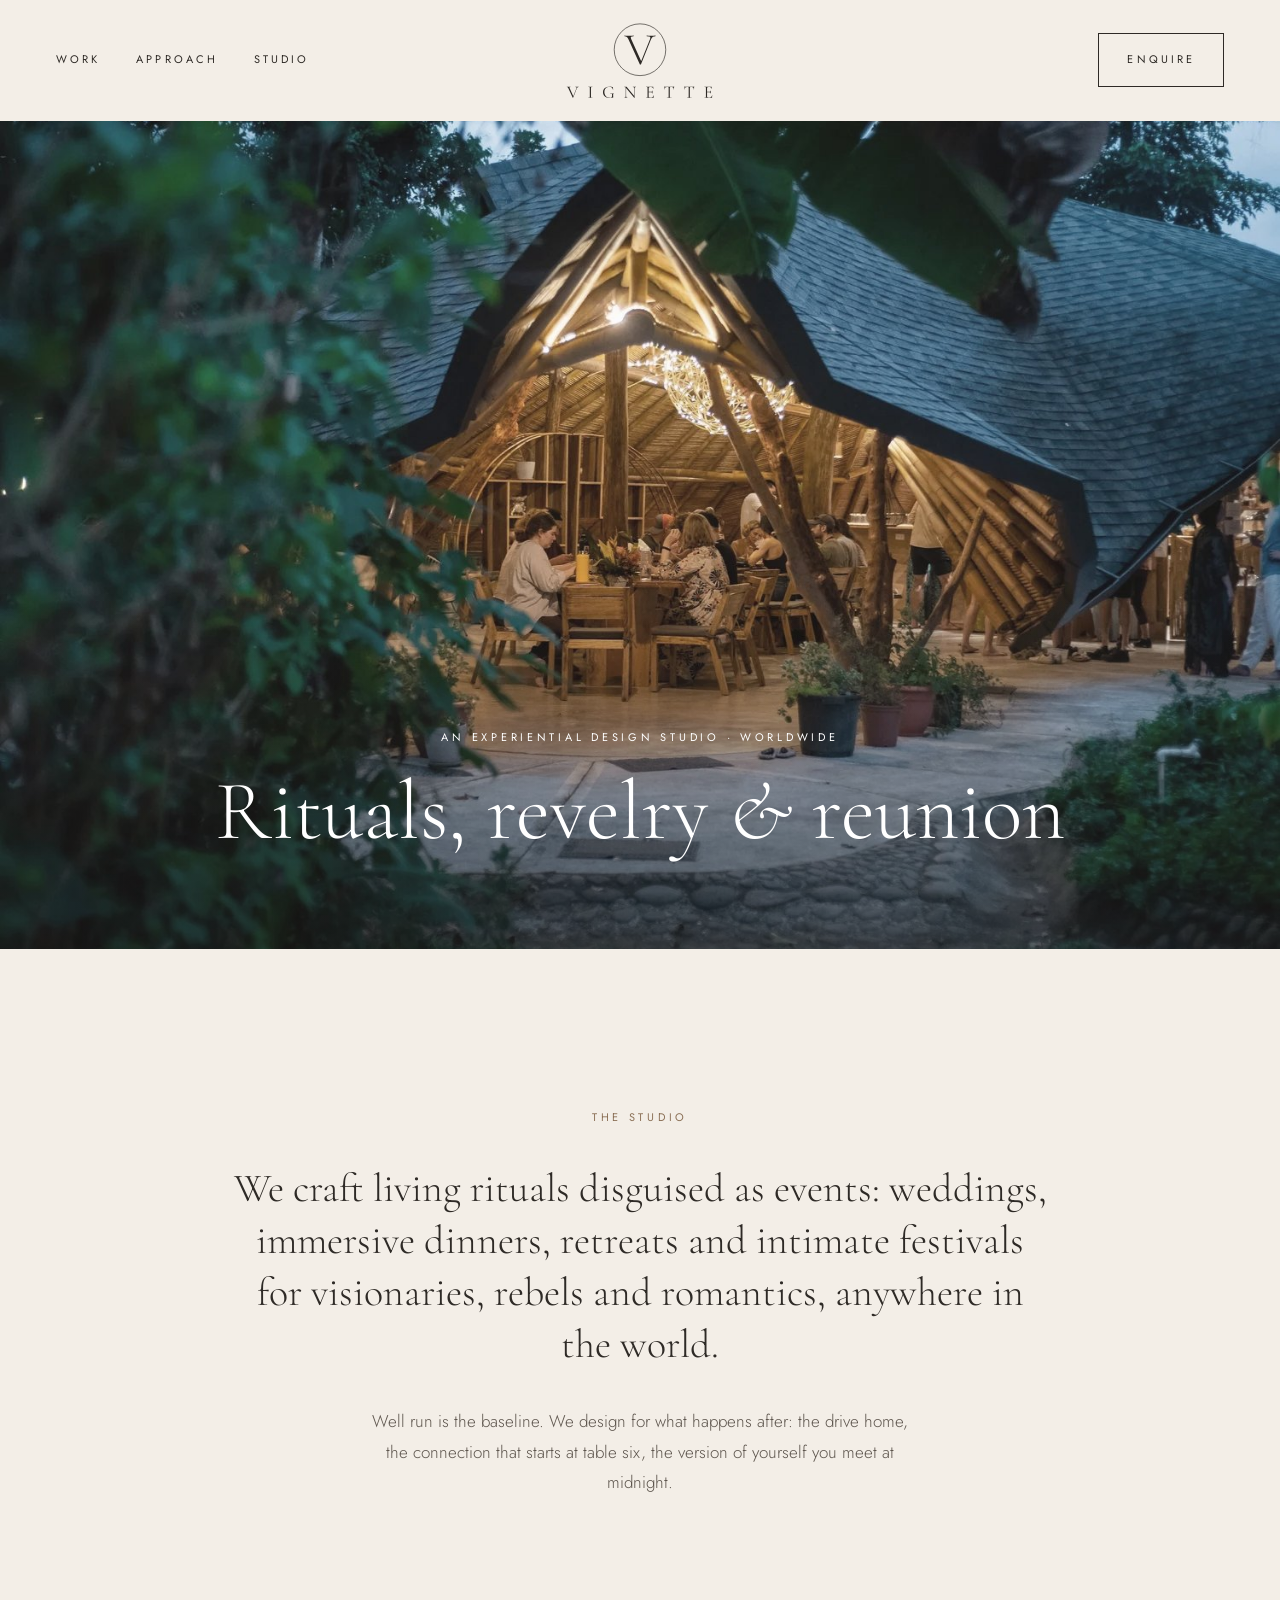
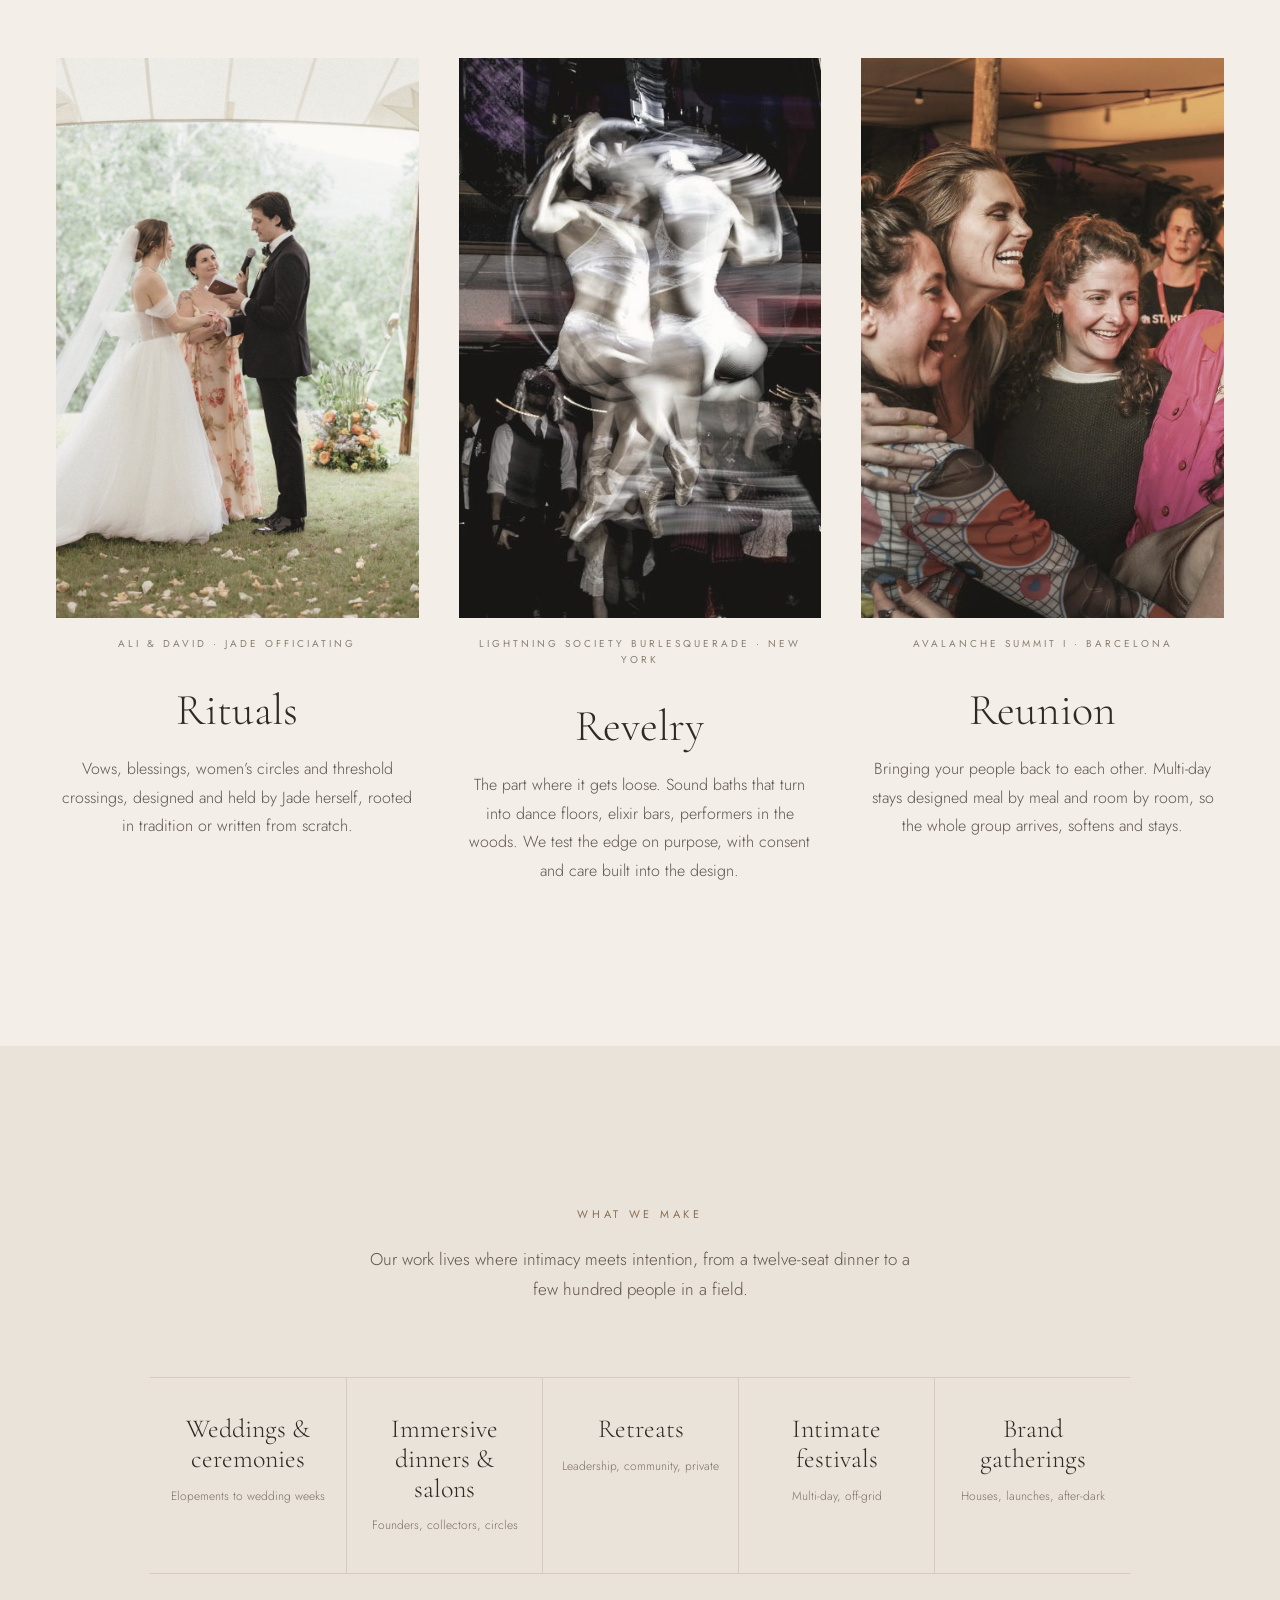
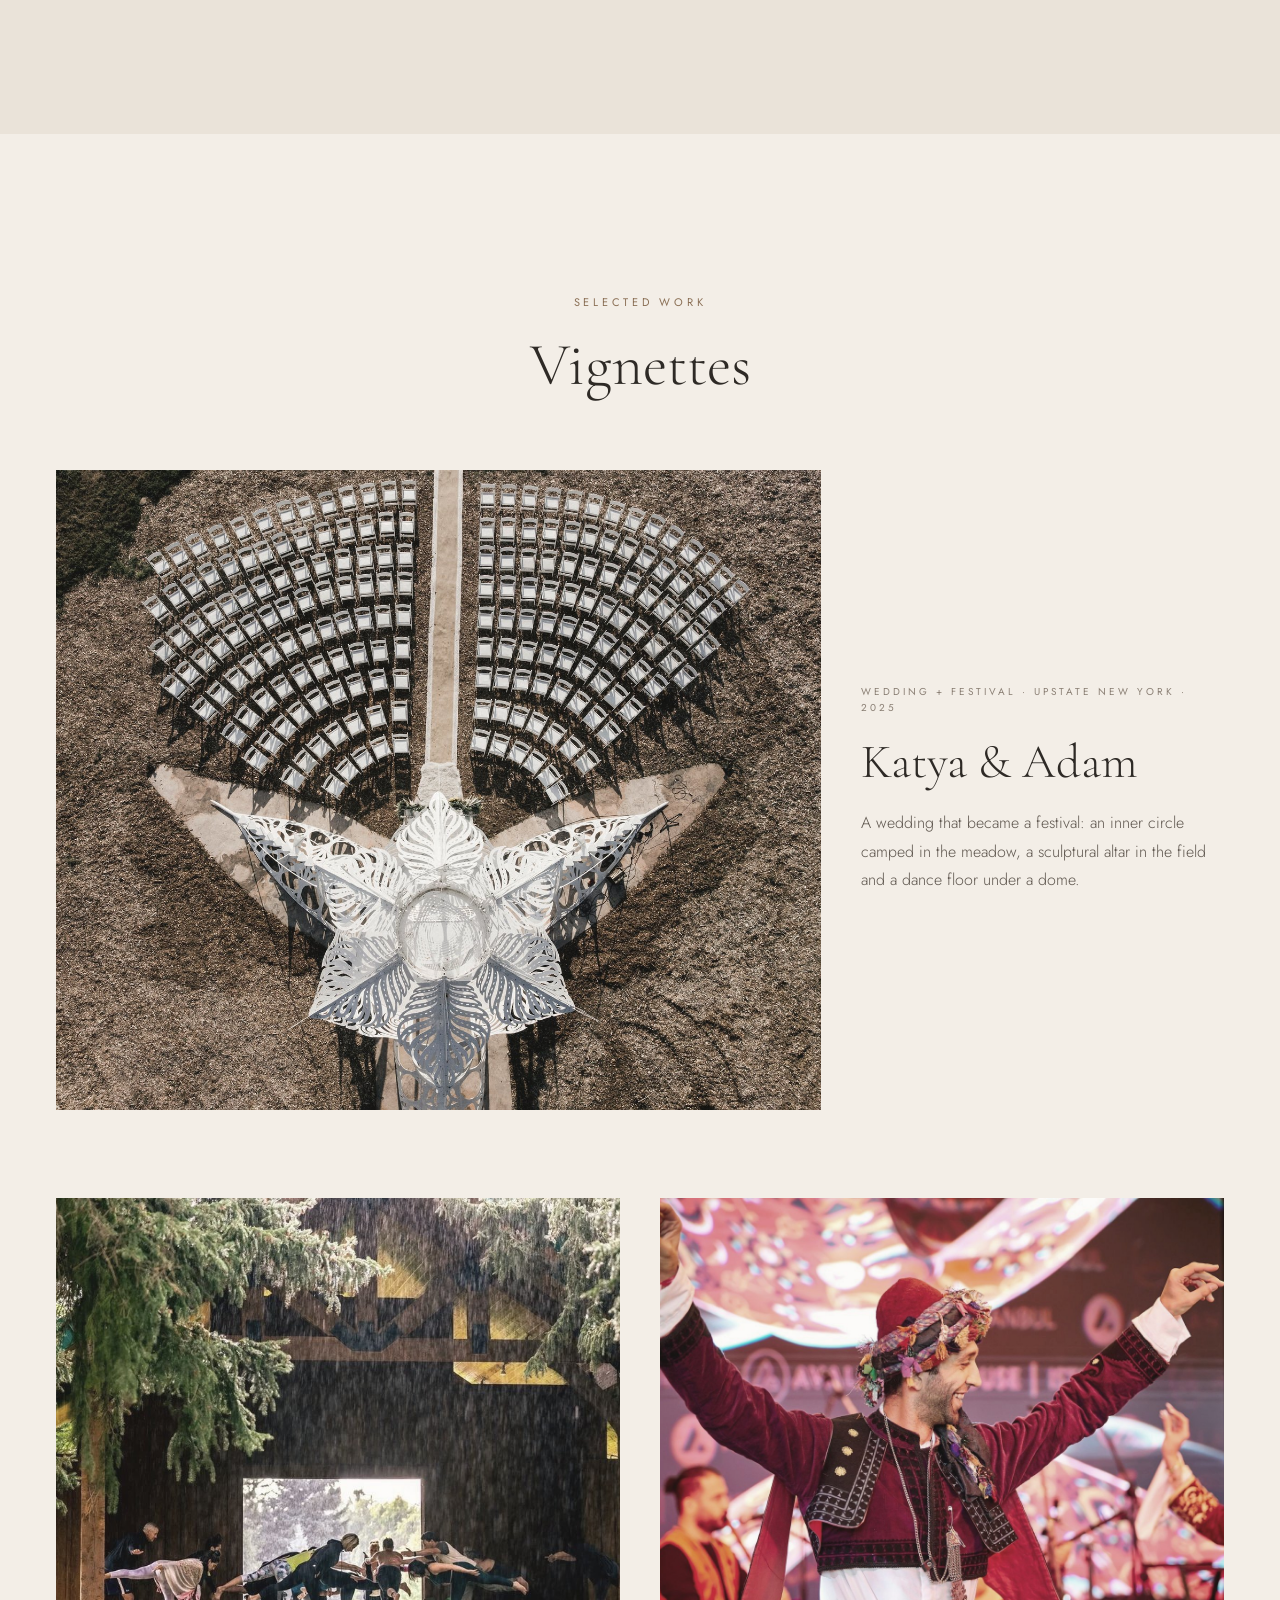
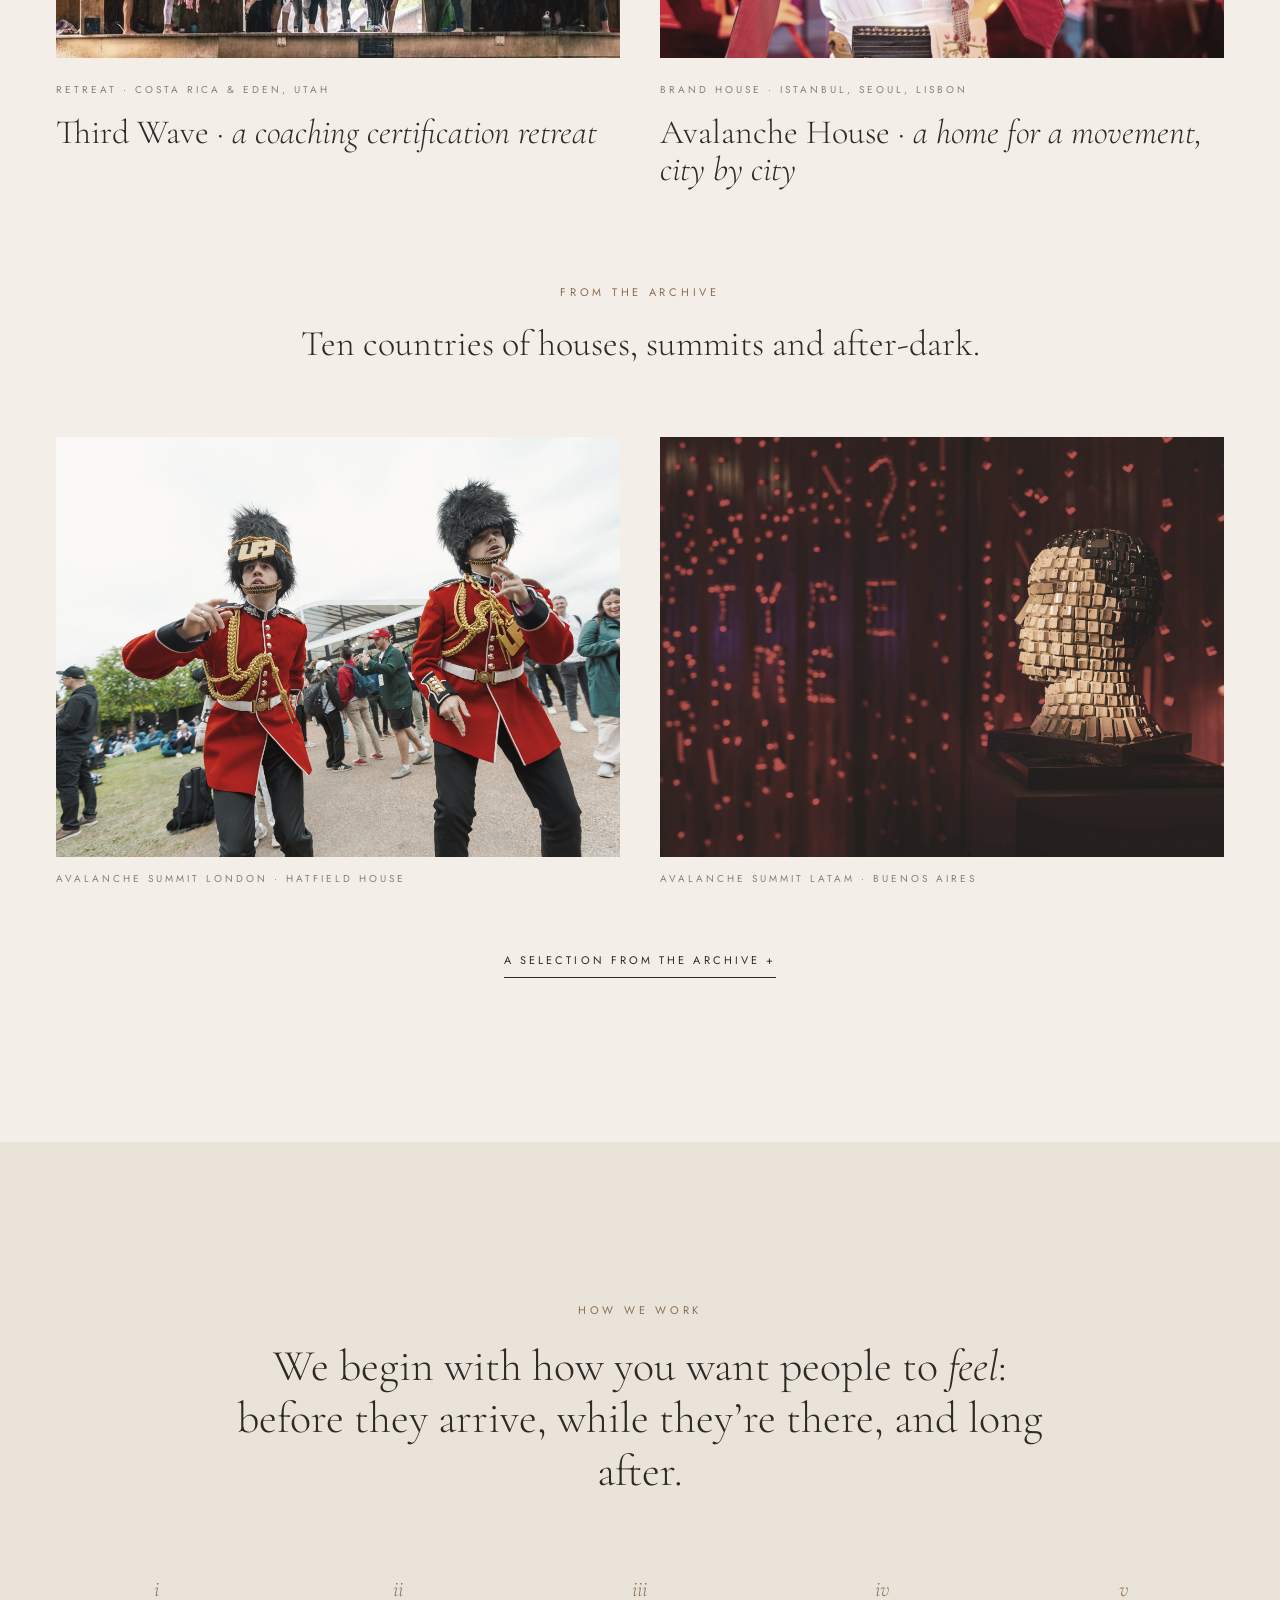
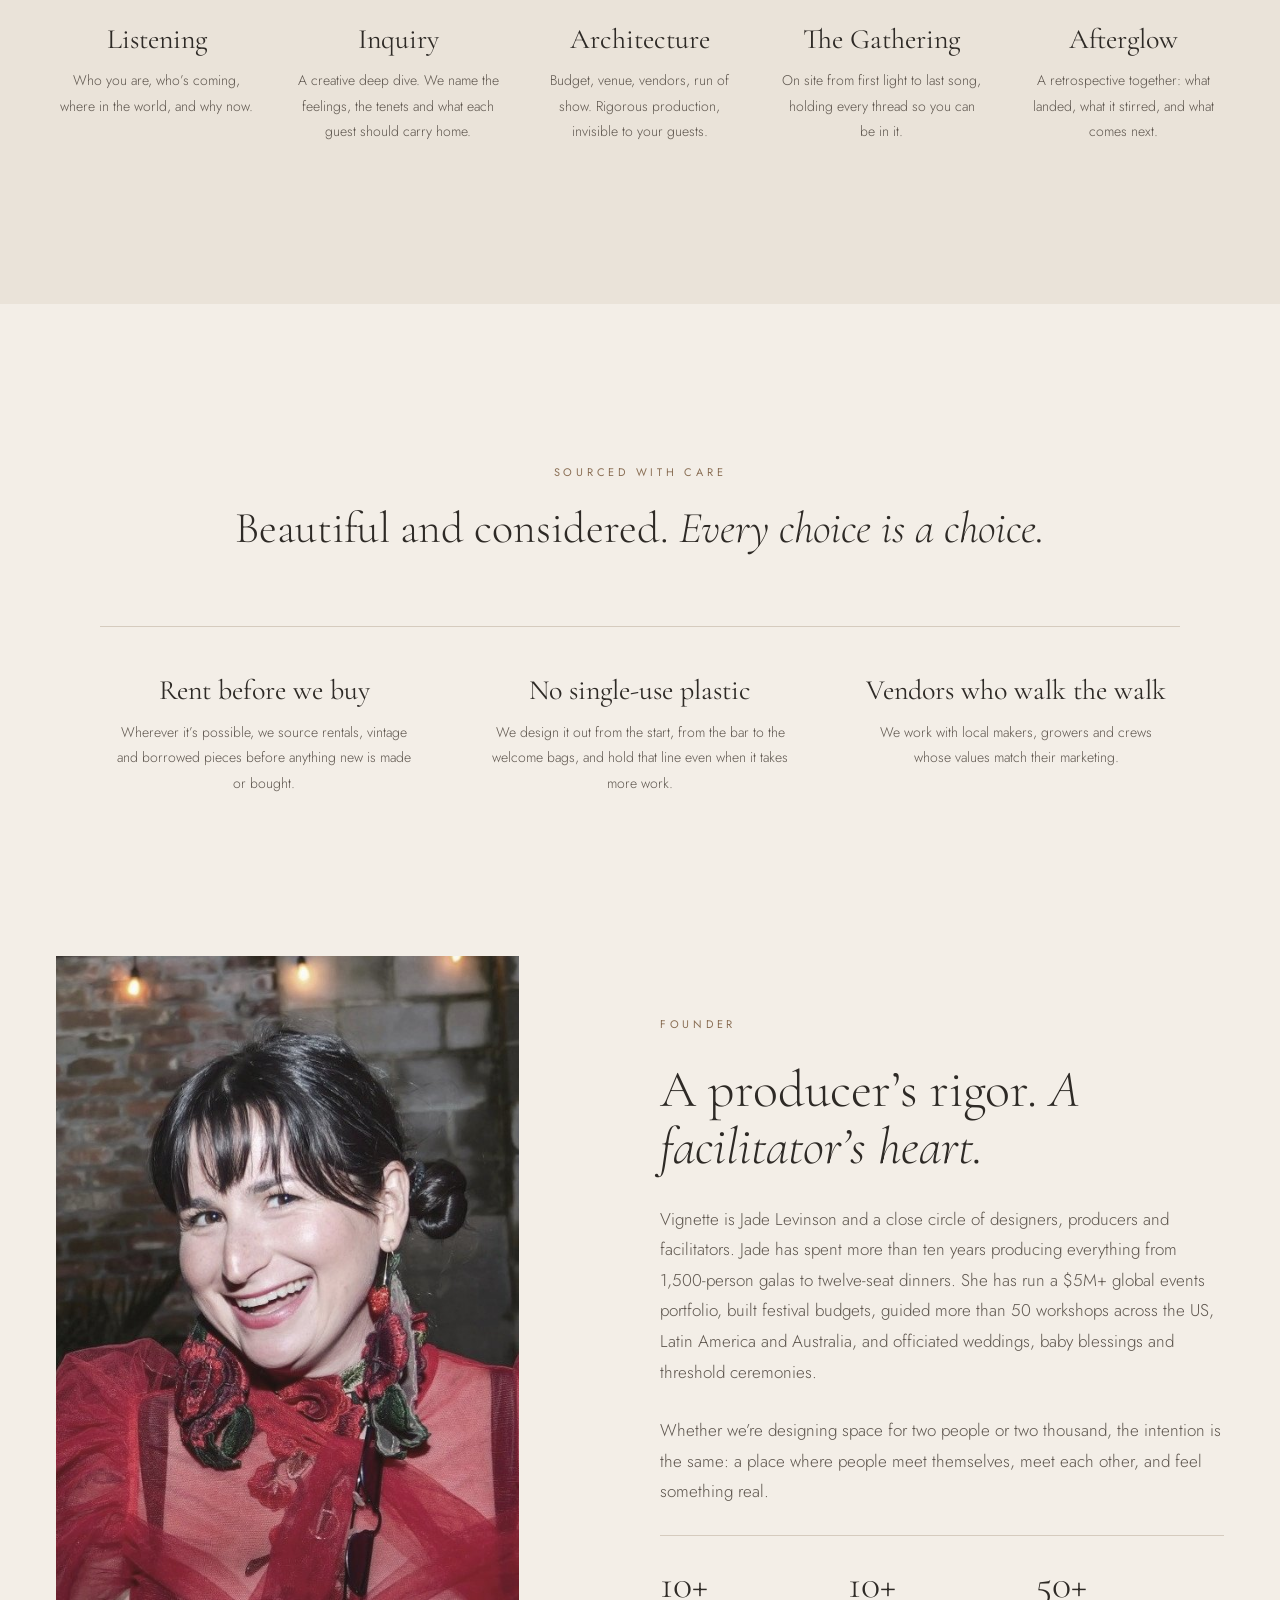
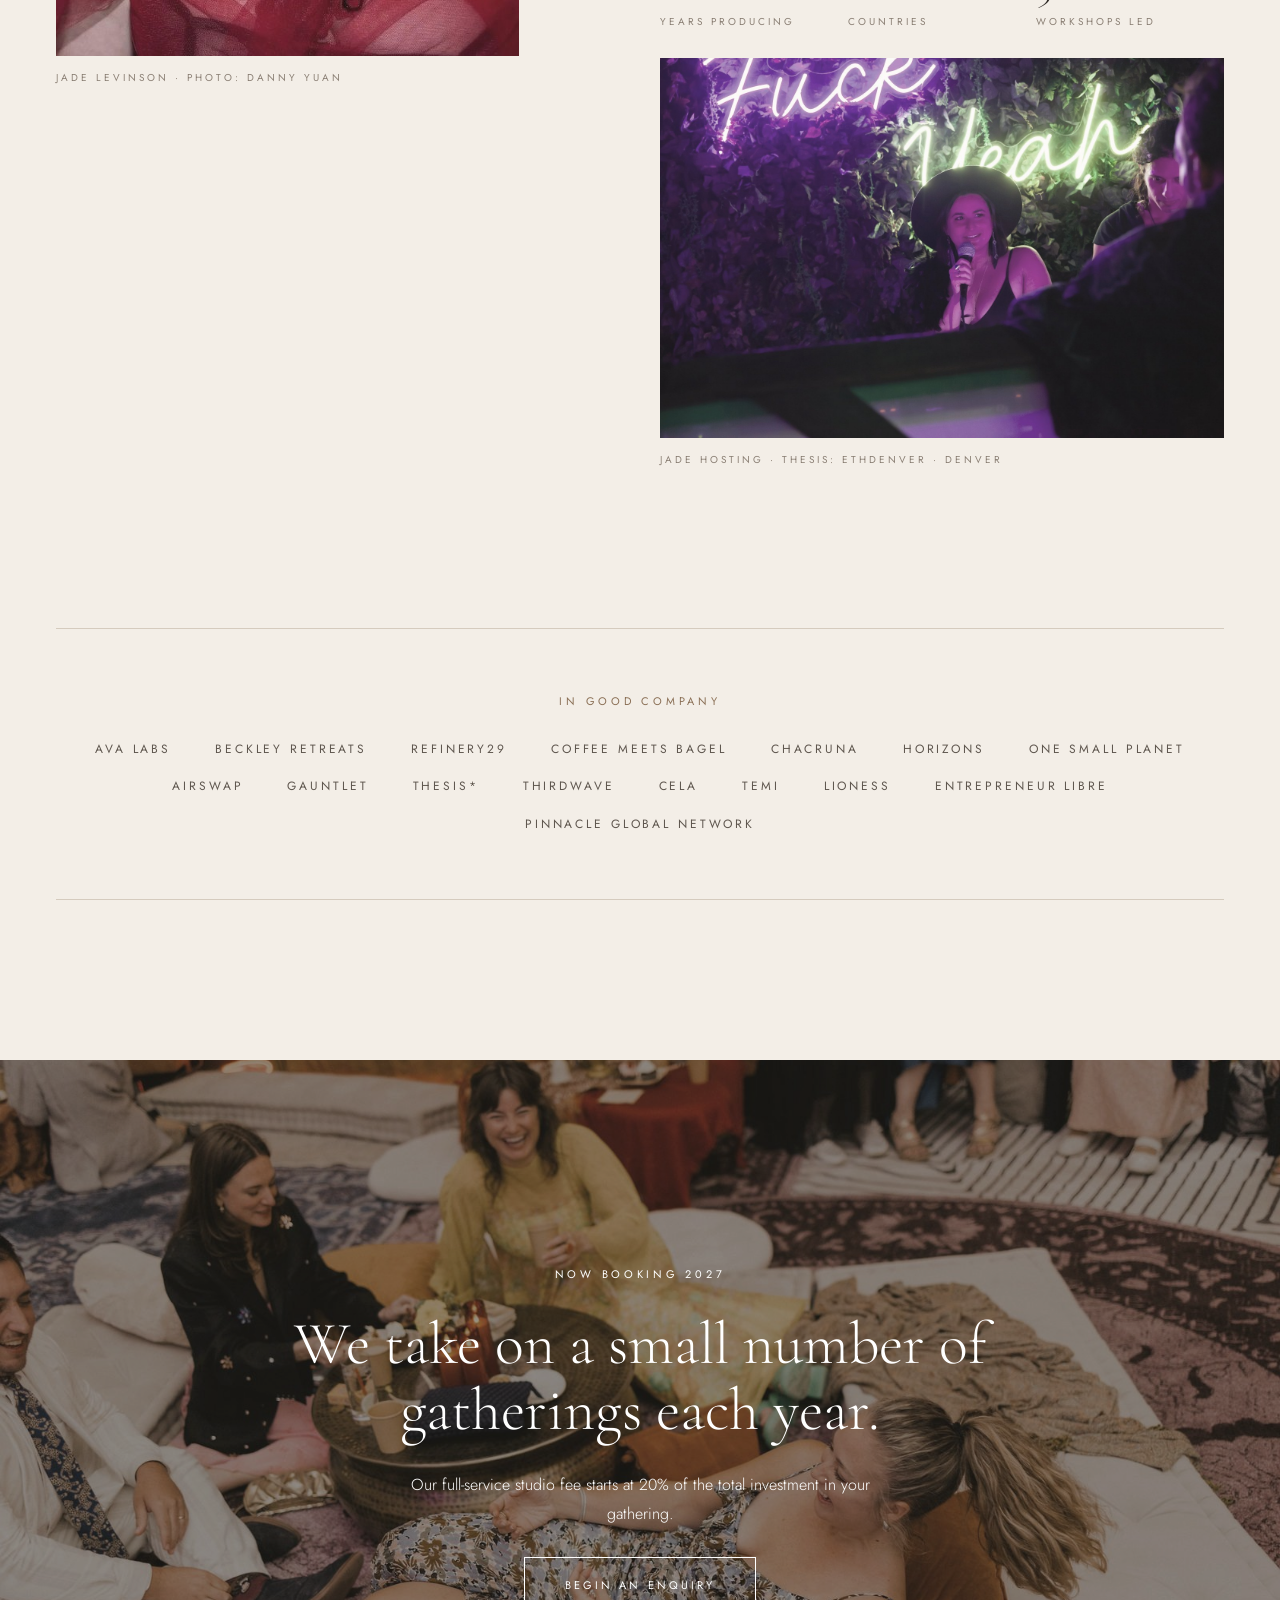
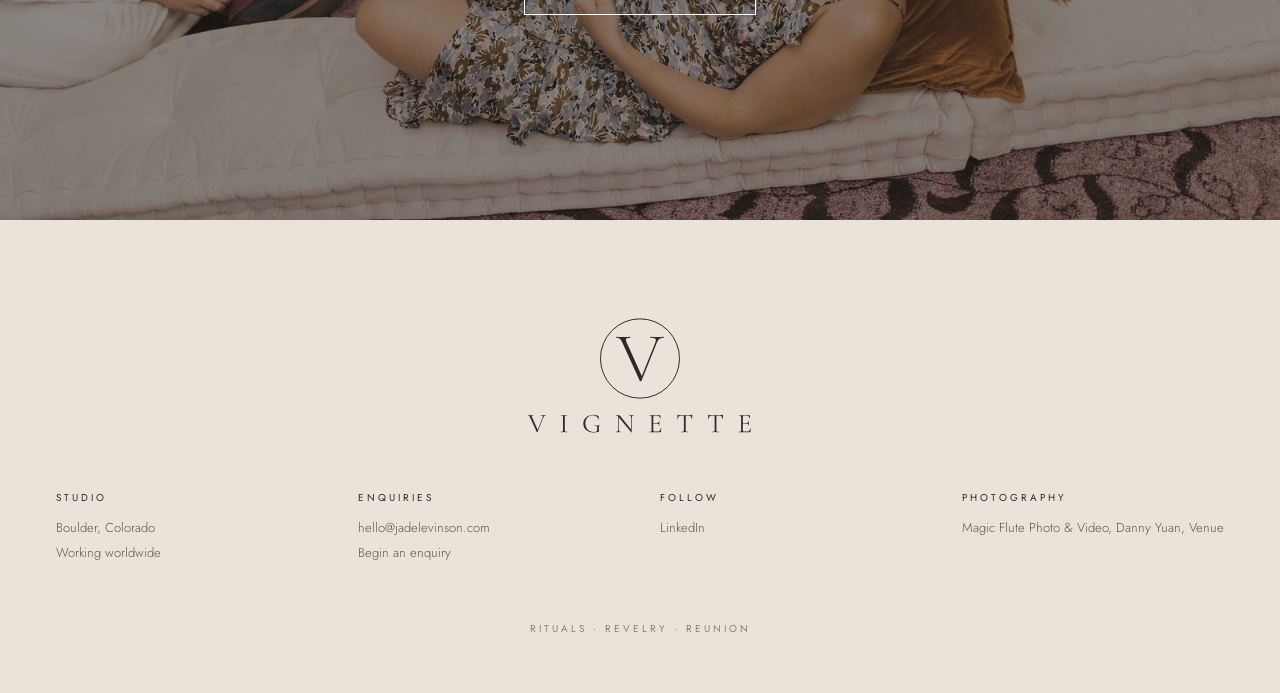
==== index.html @ 2fce3312 "One brand color grade for every photo; new Enquire banner - Regrade all site photos from their origi" ====
<!doctype html>
<html lang="en">
<head>
<meta charset="utf-8">
<meta name="viewport" content="width=device-width, initial-scale=1">
<title>Vignette — Experiential design studio for weddings, retreats &amp; intimate gatherings</title>
<meta name="description" content="Vignette crafts living rituals disguised as events: weddings, immersive dinners, retreats and intimate festivals for visionaries, rebels and romantics, anywhere in the world.">
<meta property="og:title" content="Vignette — Rituals, revelry &amp; reunion">
<meta property="og:description" content="An experiential design studio for weddings, retreats and intimate gatherings, worldwide.">
<meta property="og:image" content="assets/logo/social-share-1200x630.png">
<link rel="icon" type="image/png" href="assets/logo/favicon-512.png">
<link rel="preconnect" href="https://fonts.googleapis.com">
<link rel="preconnect" href="https://fonts.gstatic.com" crossorigin>
<link href="https://fonts.googleapis.com/css2?family=Cormorant+Garamond:ital,wght@0,300;0,400;1,300;1,400&family=Jost:wght@300;400&display=swap" rel="stylesheet">
<link rel="stylesheet" href="assets/styles.css">
</head>
<body>

<header class="site-header">
  <button class="menu-toggle" aria-label="Open menu" aria-expanded="false" aria-controls="site-nav">
    <svg width="22" height="12" viewBox="0 0 22 12" aria-hidden="true"><path d="M0 1h22M0 11h22" stroke="currentColor" stroke-width="1"/></svg>
  </button>
  <nav class="nav" id="site-nav" aria-label="Main">
    <a href="#work">Work</a>
    <a href="#approach">Approach</a>
    <a href="#studio">Studio</a>
    <a href="enquire.html" class="nav-enquire">Enquire</a>
  </nav>
  <a class="brand" href="./" aria-label="Vignette home"><img src="assets/logo/vignette-lockup-ink.svg" alt="Vignette"></a>
  <a class="btn header-cta" href="enquire.html">Enquire</a>
</header>

<main>

<section class="hero">
  <img src="assets/img/hero.jpg" alt="A bamboo dining pavilion glowing at dusk, framed by jungle leaves">
  <div class="hero-text">
    <span class="label">An experiential design studio · Worldwide</span>
    <h1 class="display">Rituals, revelry <em>&amp;</em> reunion</h1>
  </div>
</section>

<section class="section wrap center stack-36">
  <span class="label">The studio</span>
  <p class="intro measure-820">We craft living rituals disguised as events: weddings, immersive dinners, retreats and intimate festivals for visionaries, rebels and romantics, anywhere in the world.</p>
  <p class="body measure-560">Well run is the baseline. We design for what happens after: the drive home, the connection that starts at table six, the version of yourself you meet at midnight.</p>
</section>

<section class="wrap pillars" id="approach" style="padding-bottom: var(--section)">
  <article class="pillar">
    <img class="photo" src="assets/img/rituals.jpg" alt="Jade officiating a wedding under a sailcloth tent as the groom reads his vows" style="object-position: 45% center" loading="lazy">
    <span class="caption">Ali &amp; David · Jade officiating</span>
    <h2 class="h2">Rituals</h2>
    <p class="body">Vows, blessings, women’s circles and threshold crossings, designed and held by Jade herself, rooted in tradition or written from scratch.</p>
  </article>
  <article class="pillar">
    <img class="photo" src="assets/img/revelry.jpg" alt="An aerialist spinning mid-air above a masked, costumed crowd, blurred with motion" loading="lazy">
    <span class="caption">Lightning Society Burlesquerade · New York</span>
    <h2 class="h2">Revelry</h2>
    <p class="body">The part where it gets loose. Sound baths that turn into dance floors, elixir bars, performers in the woods. We test the edge on purpose, with consent and care built into the design.</p>
  </article>
  <article class="pillar">
    <img class="photo" src="assets/img/reunion.jpg" alt="Five friends in a laughing group hug under string lights" style="object-position: 50% center" loading="lazy">
    <span class="caption">Avalanche Summit I · Barcelona</span>
    <h2 class="h2">Reunion</h2>
    <p class="body">Bringing your people back to each other. Multi-day stays designed meal by meal and room by room, so the whole group arrives, softens and stays.</p>
  </article>
</section>

<section class="section band wrap">
  <div class="head">
    <span class="label">What we make</span>
    <p class="body measure-560">Our work lives where intimacy meets intention, from a twelve-seat dinner to a few hundred people in a field.</p>
  </div>
  <div class="offerings">
    <div class="offering"><span class="name">Weddings &amp; ceremonies</span><span class="small">Elopements to wedding weeks</span></div>
    <div class="offering"><span class="name">Immersive dinners &amp; salons</span><span class="small">Founders, collectors, circles</span></div>
    <div class="offering"><span class="name">Retreats</span><span class="small">Leadership, community, private</span></div>
    <div class="offering"><span class="name">Intimate festivals</span><span class="small">Multi-day, off-grid</span></div>
    <div class="offering"><span class="name">Brand gatherings</span><span class="small">Houses, launches, after-dark</span></div>
  </div>
</section>

<section class="section wrap" id="work" style="padding-bottom: 96px">
  <div class="head">
    <span class="label">Selected work</span>
    <h2 class="h1">Vignettes</h2>
  </div>
  <article class="feature">
    <img class="photo" src="assets/img/work-katya-adam.jpg" alt="Aerial view of a spiraling white altar and curved rows of chairs in a field" loading="lazy">
    <div class="feature-text">
      <span class="caption">Wedding + festival · Upstate New York · 2025</span>
      <h3 class="h1">Katya &amp; Adam</h3>
      <p class="body" style="font-size: 16px">A wedding that became a festival: an inner circle camped in the meadow, a sculptural altar in the field and a dance floor under a dome.</p>
    </div>
  </article>
  <div class="work-grid">
    <article class="work-item">
      <img class="photo" src="assets/img/work-third-wave.jpg" alt="A yoga class holding a balance pose under a timber pavilion as rain falls" loading="lazy">
      <span class="caption">Retreat · Costa Rica &amp; Eden, Utah</span>
      <h3 class="h3">Third Wave <em>· a coaching certification retreat</em></h3>
    </article>
    <article class="work-item">
      <img class="photo" src="assets/img/work-avalanche-house.jpg" alt="A performer in traditional dress dancing on stage" loading="lazy">
      <span class="caption">Brand house · Istanbul, Seoul, Lisbon</span>
      <h3 class="h3">Avalanche House <em>· a home for a movement, city by city</em></h3>
    </article>
    <article class="work-item" hidden><!-- Hidden until photos arrive: remove "hidden" to show -->
      <div class="placeholder" role="img" aria-label="Photo coming soon"></div>
      <span class="caption">Women’s festival · Austin, during SXSW</span>
      <h3 class="h3">Festival of Woman <em>· brought to you by Lioness</em></h3>
    </article>
    <article class="work-item" hidden><!-- Hidden until photos arrive: remove "hidden" to show -->
      <div class="placeholder" role="img" aria-label="Photo coming soon"></div>
      <span class="caption">Facilitation · Aztec, New Mexico · 2026</span>
      <h3 class="h3">Unison Festival <em>· giving and receiving, in the high desert</em></h3>
    </article>
  </div>
</section>

<section class="wrap" id="archive" style="padding-bottom: var(--section)">
  <div class="head">
    <span class="label">From the archive</span>
    <p class="h2" style="font-size: 36px">Ten countries of houses, summits and after-dark.</p>
  </div>
  <div class="archive-photos">
    <figure class="fig"><img class="photo" src="assets/img/archive-hatfield.jpg" alt="Two performers dressed as King’s Guards in bearskin hats and red tunics, posing on the lawn at Hatfield House" loading="lazy"><figcaption class="caption">Avalanche Summit London · Hatfield House</figcaption></figure>
    <figure class="fig"><img class="photo" src="assets/img/archive-latam.jpg" alt="A sculpted head made of keyboard keys, lit red, with TYPE ME spelled out in lights behind it" loading="lazy"><figcaption class="caption">Avalanche Summit LATAM · Buenos Aires</figcaption></figure>
  </div>
  <details class="archive-more">
    <summary><span class="link-line">A selection from the archive</span></summary>
  <ul class="archive-list">
    <li><span>Avalanche Summit London</span><span>Hatfield House</span></li>
    <li><span>Avalanche Summit LATAM</span><span>Buenos Aires</span></li>
    <li><span>Avalanche Summit I &amp; II</span><span>Barcelona</span></li>
    <li><span>Avalanche House × Formula E</span><span>Brooklyn, Lisbon</span></li>
    <li><span>Avalanche Hacks</span><span>Istanbul</span></li>
    <li><span>Fluidity Summit I &amp; II</span><span>Brooklyn</span></li>
    <li><span>Horizons: Perspectives on Psychedelics</span><span>New York</span></li>
    <li><span>One Small Planet, Climate Week</span><span>New York</span></li>
    <li><span>Lioness: Unleashed</span><span>Brooklyn</span></li>
    <li><span>Devconnect After Party</span><span>Istanbul</span></li>
    <li><span>Devcon After Party</span><span>Bogotá</span></li>
    <li><span>Thesis: EthDenver</span><span>Denver</span></li>
    <li><span>Babel: Day of the Dead</span><span>Brooklyn</span></li>
    <li><span>Lightning Society Burlesquerade</span><span>New York</span></li>
    <li><span>Deep Space: Worlds Fair Nano</span><span>Brooklyn</span></li>
    <li><span>VYVN · Collective Beginnings</span><span>Brooklyn</span></li>
  </ul>
  </details>
</section>

<section class="section band wrap">
  <div class="head">
    <span class="label">How we work</span>
    <h2 class="h2 measure-820">We begin with how you want people to <em>feel</em>: before they arrive, while they’re there, and long after.</h2>
  </div>
  <ol class="steps" style="list-style: none; margin: 0; padding: 0">
    <li class="step"><span class="num">i</span><h3 class="h3">Listening</h3><p class="small">Who you are, who’s coming, where in the world, and why now.</p></li>
    <li class="step"><span class="num">ii</span><h3 class="h3">Inquiry</h3><p class="small">A creative deep dive. We name the feelings, the tenets and what each guest should carry home.</p></li>
    <li class="step"><span class="num">iii</span><h3 class="h3">Architecture</h3><p class="small">Budget, venue, vendors, run of show. Rigorous production, invisible to your guests.</p></li>
    <li class="step"><span class="num">iv</span><h3 class="h3">The Gathering</h3><p class="small">On site from first light to last song, holding every thread so you can be in it.</p></li>
    <li class="step"><span class="num">v</span><h3 class="h3">Afterglow</h3><p class="small">A retrospective together: what landed, what it stirred, and what comes next.</p></li>
  </ol>
</section>

<section class="wrap" style="padding-top: var(--section)">
  <div class="head">
    <span class="label">Sourced with care</span>
    <h2 class="h2 measure-820">Beautiful and considered. <em>Every choice is a choice.</em></h2>
  </div>
  <div class="principles">
    <div class="principle"><h3 class="h3">Rent before we buy</h3><p class="small">Wherever it’s possible, we source rentals, vintage and borrowed pieces before anything new is made or bought.</p></div>
    <div class="principle"><h3 class="h3">No single-use plastic</h3><p class="small">We design it out from the start, from the bar to the welcome bags, and hold that line even when it takes more work.</p></div>
    <div class="principle"><h3 class="h3">Vendors who walk the walk</h3><p class="small">We work with local makers, growers and crews whose values match their marketing.</p></div>
  </div>
</section>

<!-- Quote: hidden until Katya & Adam approve their words. Remove the "hidden" attribute to show it. -->
<section class="section wrap center quote-block" hidden>
  <p class="quote">“[Katya &amp; Adam’s quote]”</p>
  <span class="caption">Katya &amp; Adam · Upstate New York</span>
</section>

<section class="section wrap studio" id="studio">
  <figure class="fig studio-photo">
    <img class="photo" src="assets/img/jade-headshot.jpg" alt="Jade laughing in a red tulle dress with rose embroidery, string lights behind her" loading="lazy">
    <figcaption class="caption">Jade Levinson · Photo: Danny Yuan</figcaption>
  </figure>
  <div class="studio-text">
    <span class="label">Founder</span>
    <h2 class="h1">A producer’s rigor. <em>A facilitator’s heart.</em></h2>
    <p class="body">Vignette is Jade Levinson and a close circle of designers, producers and facilitators. Jade has spent more than ten years producing everything from 1,500-person galas to twelve-seat dinners. She has run a $5M+ global events portfolio, built festival budgets, guided more than 50 workshops across the US, Latin America and Australia, and officiated weddings, baby blessings and threshold ceremonies.</p>
    <p class="body">Whether we’re designing space for two people or two thousand, the intention is the same: a place where people meet themselves, meet each other, and feel something real.</p>
    <div class="stats">
      <div><strong>10+</strong><span class="caption">Years producing</span></div>
      <div><strong>10+</strong><span class="caption">Countries</span></div>
      <div><strong>50+</strong><span class="caption">Workshops led</span></div>
    </div>
    <figure class="fig">
      <img class="photo" src="assets/img/jade-hosting.jpg" alt="Jade on the mic in a wide-brimmed hat beneath a neon sign reading Fuck Yeah" loading="lazy">
      <figcaption class="caption">Jade hosting · Thesis: EthDenver · Denver</figcaption>
    </figure>
  </div>
</section>

<section class="clients center">
  <span class="label">In good company</span>
  <ul class="client-list">
    <li>Ava Labs</li><li>Beckley Retreats</li><li>Refinery29</li><li>Coffee Meets Bagel</li><li>Chacruna</li><li>Horizons</li><li>One Small Planet</li><li>AirSwap</li><li>Gauntlet</li><li>Thesis*</li><li>ThirdWave</li><li>Cela</li><li>Temi</li><li>Lioness</li><li>Entrepreneur Libre</li><li>Pinnacle Global Network</li>
  </ul>
</section>

<section class="banner">
  <img src="assets/img/enquire-banner.jpg" alt="Wedding guests lounging on floor cushions and rugs by candlelight under a wooden dome" loading="lazy">
  <div class="banner-text">
    <span class="label">Now booking 2027</span>
    <h2 class="h1">We take on a small number of gatherings each year.</h2>
    <p>Our full-service studio fee starts at 20% of the total investment in your gathering.</p>
    <a class="btn btn--light" href="enquire.html">Begin an enquiry</a>
  </div>
</section>

</main>

<footer class="site-footer">
  <a class="brand" href="./" aria-label="Back to top"><img src="assets/logo/vignette-lockup-ink.svg" alt="Vignette"></a>
  <div class="footer-cols">
    <div><span class="caption">Studio</span><span>Boulder, Colorado</span><span>Working worldwide</span></div>
    <div><span class="caption">Enquiries</span><a href="mailto:hello@jadelevinson.com">hello@jadelevinson.com</a><a href="enquire.html">Begin an enquiry</a></div>
    <div><span class="caption">Follow</span><a href="https://www.linkedin.com/in/jade-levinson/">LinkedIn</a></div>
    <div><span class="caption">Photography</span><span>Magic Flute Photo &amp; Video, Danny Yuan, Venue</span></div>
  </div>
  <span class="caption">Rituals · Revelry · Reunion</span>
</footer>

<script src="assets/site.js"></script>
</body>
</html>
---- assets/styles.css ----
/* Vignette — site styles */
:root {
  --stone: #F3EEE7;
  --sand: #EAE3D9;
  --ink: #2E2A26;
  --muted: #5E564E;
  --caption: #8A7F74;
  --tan: #8A6F55;
  --rule: #D5CBBE;
  --field: #B9AE9F;
  --serif: 'Cormorant Garamond', Georgia, serif;
  --sans: 'Jost', 'Helvetica Neue', Arial, sans-serif;
  --pad: 56px;
  --section: 160px;
}

*, *::before, *::after { box-sizing: border-box; }
html { scroll-behavior: smooth; }
body {
  margin: 0;
  background: var(--stone);
  color: var(--ink);
  font-family: var(--sans);
  font-weight: 300;
  font-size: 17px;
  line-height: 1.8;
  -webkit-font-smoothing: antialiased;
}
img { display: block; max-width: 100%; }
[hidden] { display: none !important; }
a { color: inherit; }
a:hover { color: var(--tan); }
h1, h2, h3, p { margin: 0; }

/* Type */
.label, .caption, .btn, .nav a {
  font-family: var(--sans);
  font-weight: 400;
  text-transform: uppercase;
}
.label { font-size: 11px; letter-spacing: 0.34em; color: var(--tan); line-height: 1.6; }
.caption { font-size: 10px; letter-spacing: 0.3em; color: var(--caption); line-height: 1.6; }
.display, .h1, .h2, .h3, .intro, .quote {
  font-family: var(--serif);
  font-weight: 300;
}
.display { font-size: 84px; line-height: 1; }
.h1 { font-size: 60px; line-height: 1.1; }
.h2 { font-size: 44px; line-height: 1.2; }
.h3 { font-size: 34px; line-height: 1.1; }
.intro { font-size: 40px; line-height: 1.3; }
.quote { font-size: 44px; line-height: 1.3; font-style: italic; }
.body { color: var(--muted); }
.small { font-size: 14px; color: var(--muted); }

/* Buttons */
.btn {
  display: inline-block;
  font-size: 11px;
  letter-spacing: 0.28em;
  text-decoration: none;
  padding: 16px 28px;
  border: 1px solid var(--ink);
  background: transparent;
  color: var(--ink);
  cursor: pointer;
  transition: background 0.3s, color 0.3s;
}
.btn:hover { background: var(--ink); color: var(--stone); }
.btn--solid { background: var(--ink); color: var(--stone); padding: 20px 56px; }
.btn--solid:hover { background: #4a433d; color: var(--stone); }
.btn--light { border-color: #fff; color: #fff; padding: 18px 40px; }
.btn--light:hover { background: #fff; color: var(--ink); }
.link-line {
  font-family: var(--sans); font-weight: 400; font-size: 11px; letter-spacing: 0.28em;
  text-transform: uppercase; text-decoration: none; border-bottom: 1px solid var(--ink); padding-bottom: 6px;
}

/* Layout helpers */
.wrap { padding-left: var(--pad); padding-right: var(--pad); }
.section { padding-top: var(--section); padding-bottom: var(--section); }
.band { background: var(--sand); }
.center { display: flex; flex-direction: column; align-items: center; text-align: center; }
.stack-20 > * + * { margin-top: 20px; }
.stack-36 > * + * { margin-top: 36px; }
.measure-820 { max-width: 820px; }
.measure-560 { max-width: 560px; }
.head { display: flex; flex-direction: column; align-items: center; text-align: center; gap: 20px; margin-bottom: 72px; }
.photo { width: 100%; object-fit: cover; }
.fig { display: flex; flex-direction: column; gap: 14px; margin: 0; }

/* Header */
.site-header {
  position: sticky; top: env(safe-area-inset-top, 0px); z-index: 20;
  display: grid; grid-template-columns: 1fr auto 1fr; align-items: center;
  padding: 22px var(--pad);
  background: var(--stone);
}
.nav { display: flex; gap: 36px; }
.nav a { font-size: 11px; letter-spacing: 0.28em; text-decoration: none; }
.brand { display: flex; flex-direction: column; align-items: center; text-decoration: none; }
.brand img { width: 150px; height: auto; }
.header-cta { justify-self: end; }
.menu-toggle { display: none; }
.nav-enquire { display: none; }

/* Hero */
.hero { position: relative; height: min(880px, 92vh); min-height: 560px; overflow: hidden; }
.hero img { width: 100%; height: 100%; object-fit: cover; object-position: center 45%; }
.hero::after {
  content: ""; position: absolute; inset: 0;
  background: linear-gradient(to top, rgba(20,18,16,0.45), rgba(20,18,16,0) 45%);
}
.hero-text {
  position: absolute; left: 0; right: 0; bottom: 96px; z-index: 1;
  display: flex; flex-direction: column; align-items: center; gap: 22px; color: #fff; text-align: center;
  padding: 0 24px;
}
.hero-text .label { color: #fff; }

/* Pillars */
.pillars { display: grid; grid-template-columns: repeat(3, minmax(0, 1fr)); gap: 40px; }
.pillar { display: flex; flex-direction: column; align-items: center; text-align: center; gap: 18px; }
.pillar .photo { height: 560px; }
.pillar .h2 { margin-top: 14px; }
.pillar .body { max-width: 360px; font-size: 16px; }

/* What we make */
.offerings {
  width: 100%; max-width: 980px; margin: 0 auto;
  display: grid; grid-template-columns: repeat(5, minmax(0, 1fr));
  border-top: 1px solid var(--rule); border-bottom: 1px solid var(--rule);
}
.offering { padding: 36px 16px; display: flex; flex-direction: column; align-items: center; text-align: center; gap: 12px; }
.offering + .offering { border-left: 1px solid var(--rule); }
.offering .name { font-family: var(--serif); font-size: 26px; line-height: 1.15; }
.offering .small { font-size: 12px; color: #7A7168; }

/* Work */
.feature { display: grid; grid-template-columns: repeat(12, minmax(0, 1fr)); column-gap: 40px; align-items: center; margin-bottom: 88px; }
.feature .photo { grid-column: 1 / 9; height: 640px; }
.feature-text { grid-column: 9 / 13; display: flex; flex-direction: column; gap: 20px; }
.feature-text .h1 { font-size: 48px; }
.work-grid { display: grid; grid-template-columns: repeat(2, minmax(0, 1fr)); column-gap: 40px; row-gap: 88px; }
.work-item { display: flex; flex-direction: column; gap: 16px; }
.work-item .photo, .work-item .placeholder { height: 460px; }
.work-item .caption { margin-top: 8px; }
.placeholder { background: #DDD3C6; }

/* Archive */
.archive-photos { display: grid; grid-template-columns: repeat(2, minmax(0, 1fr)); gap: 40px; margin-bottom: 56px; }
.archive-photos .photo { height: 420px; }
.archive-list {
  max-width: 980px; margin: 0 auto; padding: 0; list-style: none;
  display: grid; grid-template-columns: repeat(2, minmax(0, 1fr)); column-gap: 64px; font-size: 15px;
}
.archive-list li { display: flex; justify-content: space-between; gap: 16px; border-bottom: 1px solid var(--rule); padding: 14px 0; }
.archive-list span:last-child { color: #7A7168; text-align: right; }

/* Process + sourcing */
.steps { display: grid; grid-template-columns: repeat(5, minmax(0, 1fr)); gap: 40px; }
.step { display: flex; flex-direction: column; align-items: center; text-align: center; gap: 14px; }
.step .num { font-family: var(--serif); font-style: italic; font-size: 22px; color: var(--tan); }
.step .h3, .principle .h3 { font-size: 28px; font-weight: 400; }
.principles {
  max-width: 1080px; margin: 0 auto; border-top: 1px solid var(--rule); padding-top: 48px;
  display: grid; grid-template-columns: repeat(3, minmax(0, 1fr)); gap: 48px;
}
.principle { display: flex; flex-direction: column; align-items: center; text-align: center; gap: 14px; padding: 0 12px; }

/* Quote */
.quote-block { gap: 32px; }
.quote-block .quote { max-width: 900px; }

/* Studio */
.studio { display: grid; grid-template-columns: repeat(12, minmax(0, 1fr)); column-gap: 40px; align-items: start; }
.studio-photo { grid-column: 1 / 6; }
.studio-photo .photo { height: 700px; object-position: center 35%; }
.studio-text { grid-column: 7 / 13; padding-top: 60px; display: flex; flex-direction: column; gap: 28px; }
.studio-text .h1 { font-size: 52px; }
.stats { display: grid; grid-template-columns: repeat(3, minmax(0, 1fr)); border-top: 1px solid var(--rule); padding-top: 24px; }
.stats div { display: flex; flex-direction: column; gap: 6px; }
.stats strong { font-family: var(--serif); font-weight: 300; font-size: 40px; line-height: 1.2; }
.studio-text .fig .photo { height: 380px; object-position: center top; }

/* Clients */
.clients { margin: 0 var(--pad); border-top: 1px solid var(--rule); border-bottom: 1px solid var(--rule); padding: 64px 0; gap: 28px; }
.client-list {
  list-style: none; margin: 0; padding: 0; max-width: 1100px;
  display: flex; flex-wrap: wrap; justify-content: center; gap: 16px 44px;
  font-size: 12px; font-weight: 400; letter-spacing: 0.24em; text-transform: uppercase; color: var(--muted);
}

/* Enquire banner */
.banner { position: relative; height: 760px; margin-top: var(--section); overflow: hidden; }
.banner img { width: 100%; height: 100%; object-fit: cover; }
.banner::after { content: ""; position: absolute; inset: 0; background: rgba(30,27,24,0.45); }
.banner-text {
  position: absolute; inset: 0; z-index: 1; padding: 0 24px;
  display: flex; flex-direction: column; align-items: center; justify-content: center; gap: 28px; color: #fff; text-align: center;
}
.banner-text .label { color: #fff; }
.banner-text .h1 { max-width: 820px; }
.banner-text p { max-width: 520px; font-size: 16px; }

/* Footer */
.site-footer { background: var(--sand); padding: 96px var(--pad) 56px; display: flex; flex-direction: column; align-items: center; gap: 56px; }
.site-footer .brand img { width: 230px; }
.footer-cols { width: 100%; display: grid; grid-template-columns: repeat(4, minmax(0, 1fr)); gap: 40px; font-size: 13px; line-height: 1.9; color: var(--muted); }
.footer-cols div { display: flex; flex-direction: column; }
.footer-cols .caption { color: var(--ink); margin-bottom: 10px; }
.footer-cols a { text-decoration: none; }

/* Enquire page */
.enquire { padding-top: 110px; padding-bottom: 140px; }
.enquire-intro { max-width: 720px; margin: 0 auto; gap: 24px; }
.enquire-intro .h1 { font-size: 64px; line-height: 1.05; }
form.enquiry { max-width: 820px; margin: 96px auto 0; display: flex; flex-direction: column; gap: 56px; }
.row { display: grid; gap: 40px; }
.row-2 { grid-template-columns: repeat(2, minmax(0, 1fr)); }
.row-3 { grid-template-columns: repeat(3, minmax(0, 1fr)); }
.field { display: flex; flex-direction: column; gap: 10px; }
.field > span, fieldset legend {
  font-size: 10px; font-weight: 400; letter-spacing: 0.3em; text-transform: uppercase; color: var(--muted);
}
.field input, .field textarea {
  font: inherit; font-size: 18px; color: var(--ink); background: transparent;
  border: none; border-bottom: 1px solid var(--field); padding: 10px 0; border-radius: 0;
}
.field textarea { font-size: 17px; border: 1px solid var(--rule); background: #F8F5F0; padding: 16px; line-height: 1.6; resize: vertical; min-height: 120px; }
.field input::placeholder, .field textarea::placeholder { color: #A89E92; }
.field input:focus, .field textarea:focus { outline: 1px solid var(--tan); outline-offset: 2px; }
fieldset { border: none; margin: 0; padding: 0; }
fieldset legend { padding: 0; margin-bottom: 18px; }
.hint { margin: -6px 0 16px; font-size: 14px; color: #7A7168; }
.choices { display: flex; flex-wrap: wrap; gap: 10px; }
.choice input { position: absolute; opacity: 0; width: 1px; height: 1px; }
.choice span {
  display: inline-block; font-size: 14px; padding: 13px 22px; border: 1px solid var(--field); cursor: pointer;
  transition: background 0.2s, color 0.2s, border-color 0.2s;
}
.choice input:checked + span { background: var(--ink); border-color: var(--ink); color: var(--stone); }
.choice input:focus-visible + span { outline: 1px solid var(--tan); outline-offset: 2px; }
.submit-row { display: flex; flex-direction: column; align-items: center; gap: 18px; padding-top: 16px; }
.form-status { font-size: 14px; color: #8a3b2a; min-height: 1em; }
.thanks { max-width: 640px; margin: 96px auto 0; gap: 24px; }
.thanks[hidden] { display: none; }

/* Tablet */
@media (max-width: 1100px) {
  :root { --pad: 40px; --section: 120px; }
  .display { font-size: 68px; }
  .h1 { font-size: 48px; }
  .h2 { font-size: 36px; }
  .intro { font-size: 32px; }
  .quote { font-size: 36px; }
  .pillar .photo { height: 420px; }
  .offering .name { font-size: 22px; }
  .feature .photo { grid-column: 1 / 13; height: 520px; }
  .feature-text { grid-column: 1 / 13; margin-top: 28px; }
  .steps { grid-template-columns: repeat(3, minmax(0, 1fr)); row-gap: 56px; }
  .studio-photo, .studio-text { grid-column: 1 / 13; }
  .studio-text { padding-top: 48px; }
  .studio-photo .photo { height: 640px; }
  .banner { height: 620px; }
}

/* Phone */
@media (max-width: 720px) {
  :root { --pad: 20px; --section: 88px; }
  body { font-size: 16px; }
  .display { font-size: 46px; }
  .h1, .studio-text .h1, .feature-text .h1, .enquire-intro .h1 { font-size: 40px; }
  .h2 { font-size: 32px; }
  .h3 { font-size: 28px; }
  .intro { font-size: 27px; }
  .quote { font-size: 28px; }
  .head { margin-bottom: 48px; }

  .site-header { grid-template-columns: 44px 1fr 44px; padding: 14px var(--pad); }
  .brand img { width: 110px; }
  .nav, .header-cta { display: none; }
  .menu-toggle {
    display: flex; align-items: center; justify-content: center; width: 44px; height: 44px;
    background: none; border: none; padding: 0; cursor: pointer; color: var(--ink);
  }
  .site-header.open .nav {
    display: flex; flex-direction: column; gap: 0; position: absolute; top: 100%; left: 0; right: 0;
    background: var(--stone); border-top: 1px solid var(--rule); border-bottom: 1px solid var(--rule); padding: 8px var(--pad) 16px;
  }
  .site-header.open .nav a { padding: 14px 0; font-size: 12px; }
  .site-header.open .nav-enquire { display: block; }
  .hero { height: 640px; min-height: 0; }
  .hero img { object-position: 55% center; }
  .hero-text { bottom: 64px; }

  .pillars { grid-template-columns: 1fr; gap: 72px; }
  .pillar .photo { height: 480px; }
  .offerings { grid-template-columns: 1fr; border-bottom: none; }
  .offering { border-bottom: 1px solid var(--rule); padding: 24px 8px; }
  .offering + .offering { border-left: none; }
  .feature, .studio { grid-template-columns: 1fr; column-gap: 0; }
  .feature .photo, .feature-text, .studio-photo, .studio-text { grid-column: 1 / -1; }
  .feature { margin-bottom: 64px; }
  .feature .photo { height: 360px; }
  .work-grid, .archive-photos { grid-template-columns: 1fr; row-gap: 56px; }
  .work-item .photo, .work-item .placeholder, .archive-photos .photo { height: 300px; }
  .archive-list { grid-template-columns: 1fr; }
  .steps, .principles { grid-template-columns: 1fr; gap: 44px; }
  .studio-photo .photo { height: 480px; }
  .studio-text .fig .photo { height: 260px; }
  .stats strong { font-size: 32px; }
  .client-list { gap: 12px 24px; font-size: 11px; }
  .banner { height: 560px; }
  .footer-cols { grid-template-columns: 1fr 1fr; gap: 32px 20px; }
  .site-footer .brand img { width: 170px; }

  .enquire { padding-top: 64px; }
  form.enquiry { margin-top: 64px; gap: 44px; }
  .row-2, .row-3 { grid-template-columns: 1fr; gap: 44px; }
  .choice span { padding: 12px 16px; min-height: 44px; }
}

/* Archive drop-down */
.archive-more { max-width: 980px; margin: 0 auto; }
.archive-more summary {
  list-style: none; cursor: pointer; display: flex; justify-content: center; padding: 8px 0 4px;
}
.archive-more summary::-webkit-details-marker { display: none; }
.archive-more summary .link-line::after { content: "  +"; }
.archive-more[open] summary .link-line::after { content: "  −"; }
.archive-more summary:focus-visible { outline: 1px solid var(--tan); outline-offset: 4px; }
.archive-more .archive-list { margin-top: 40px; }
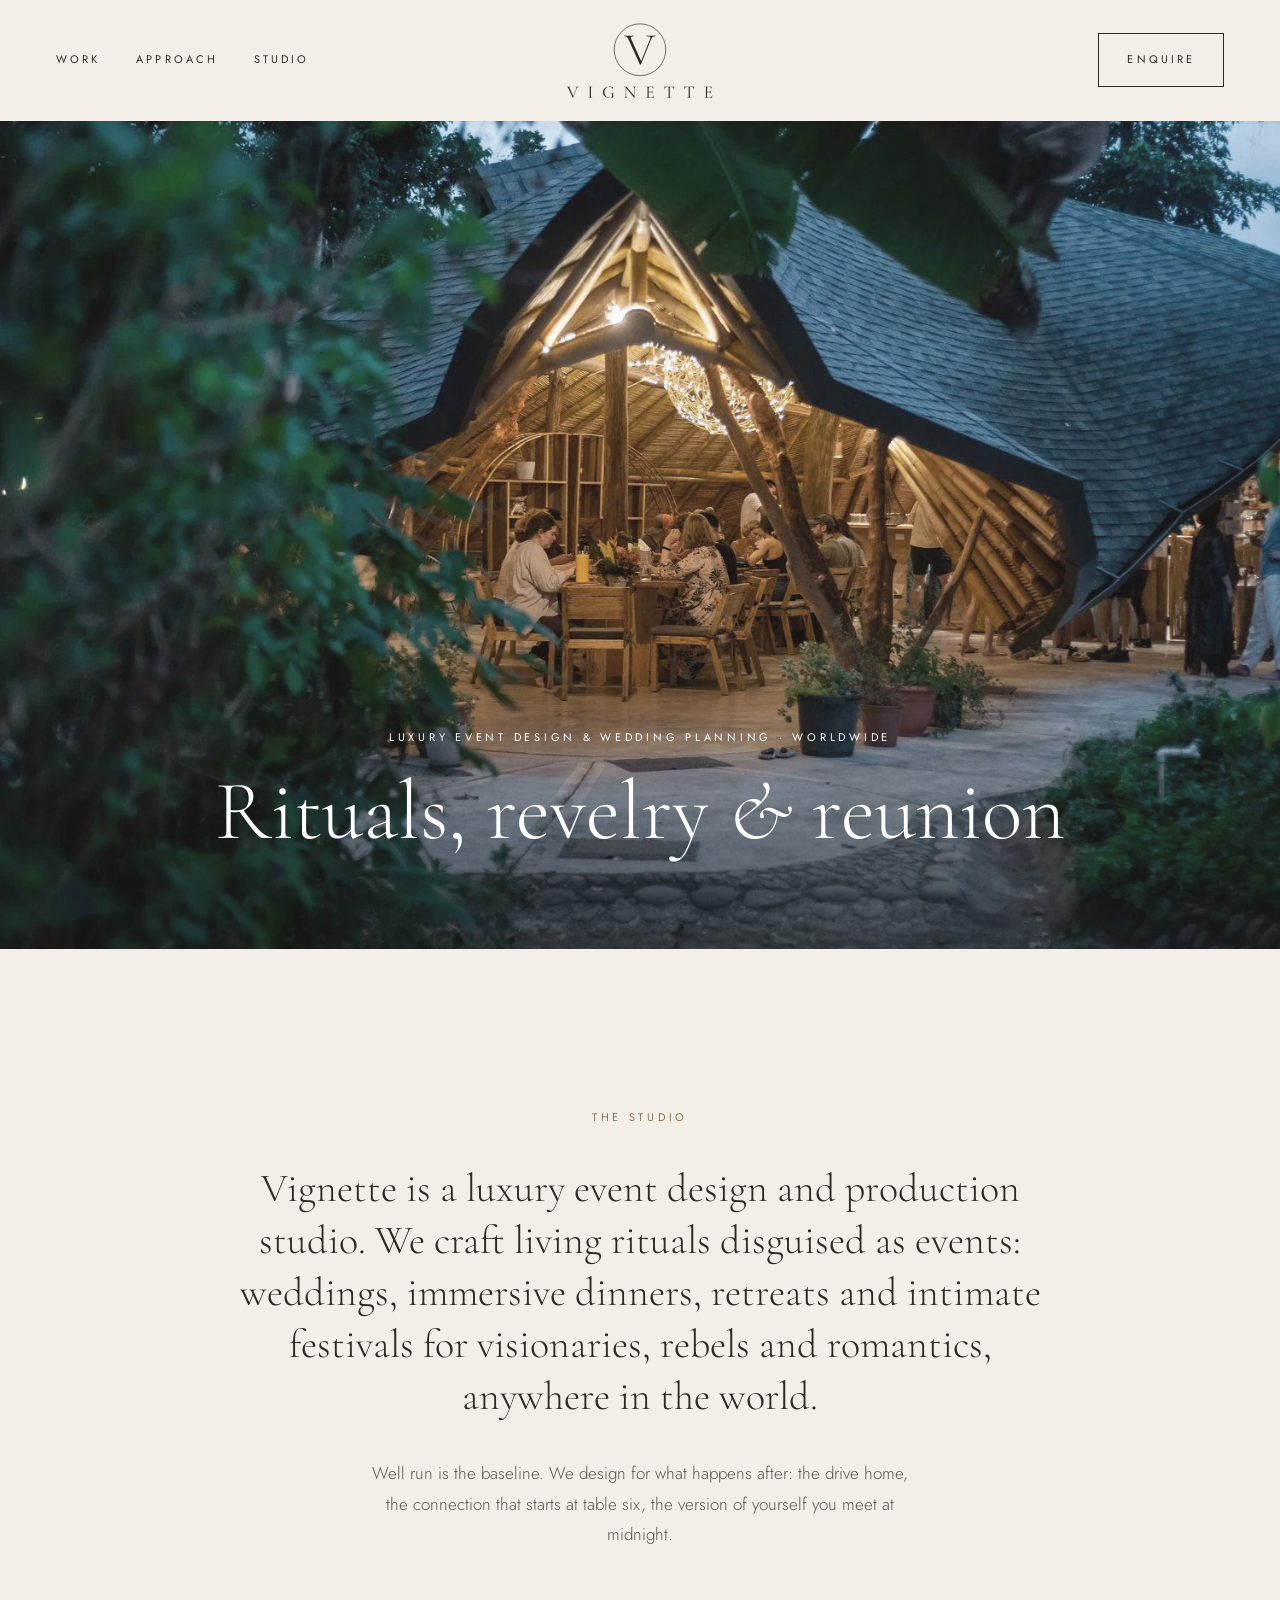
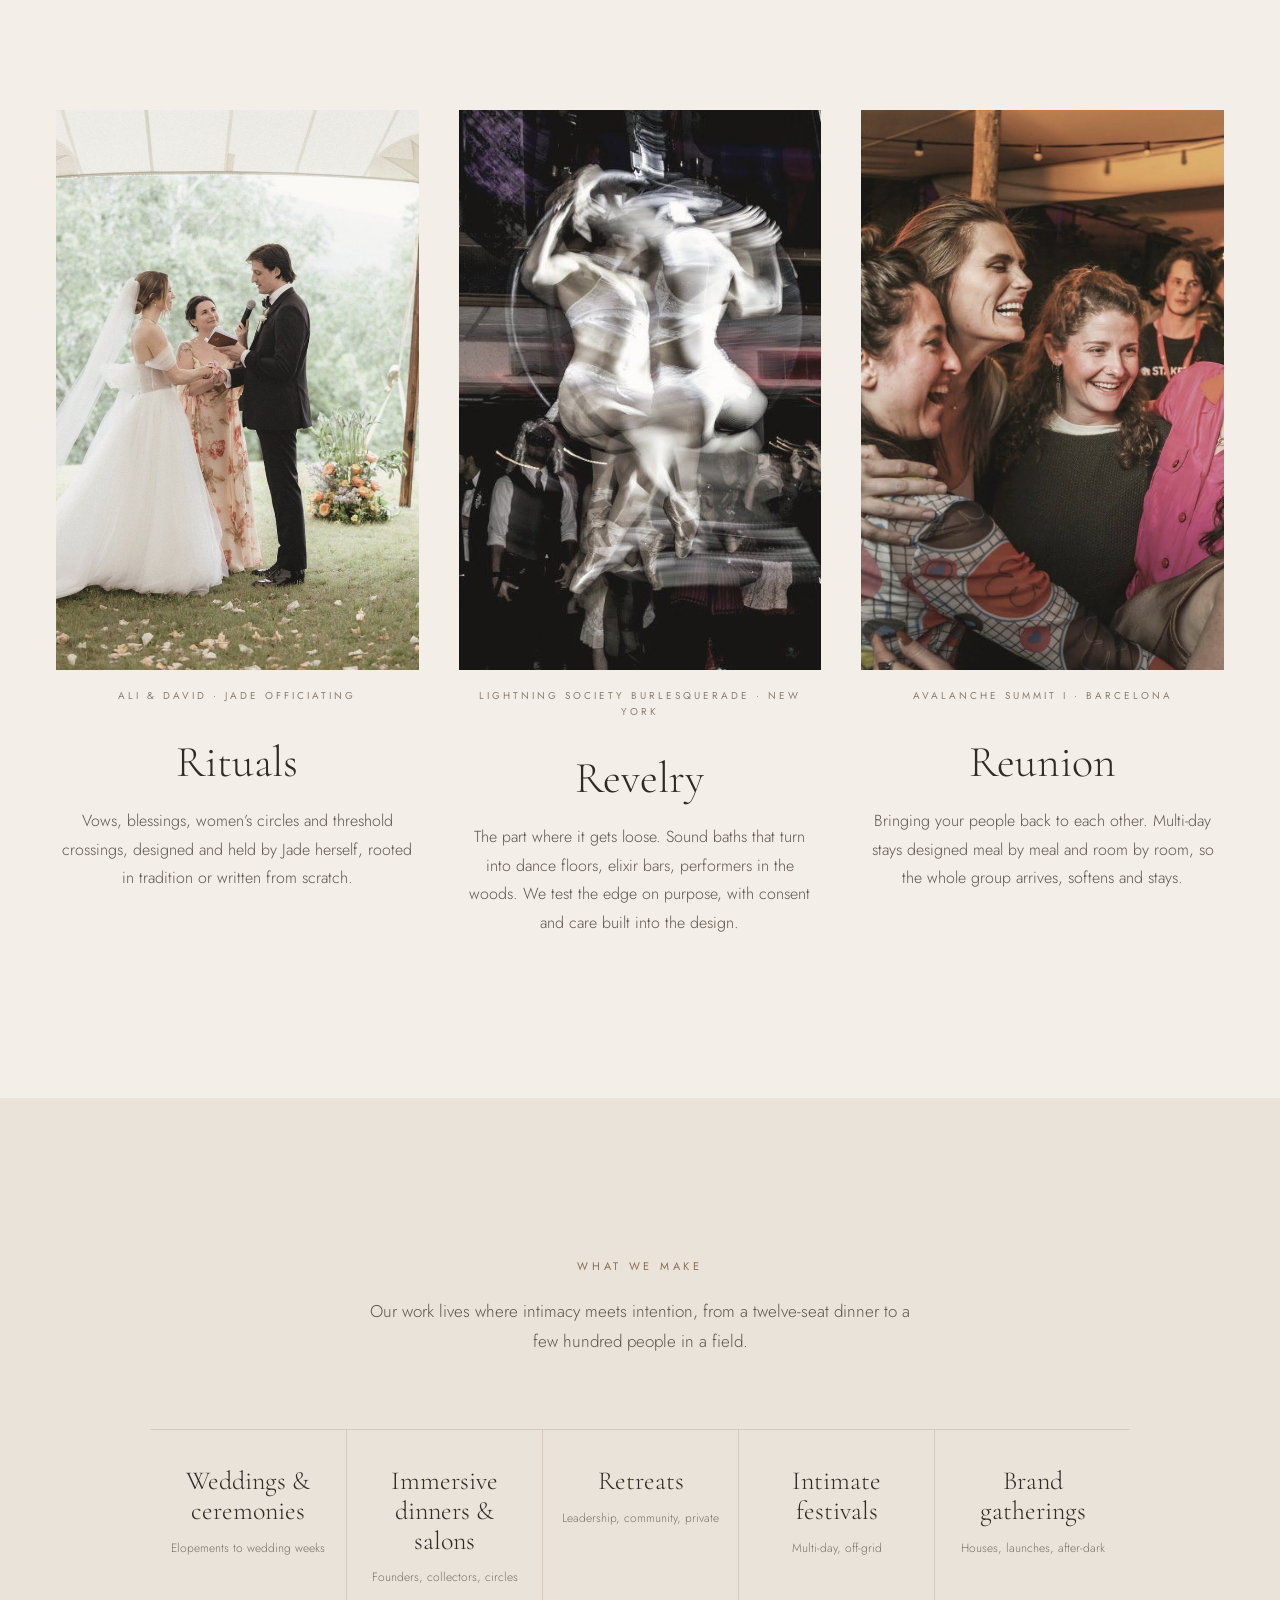
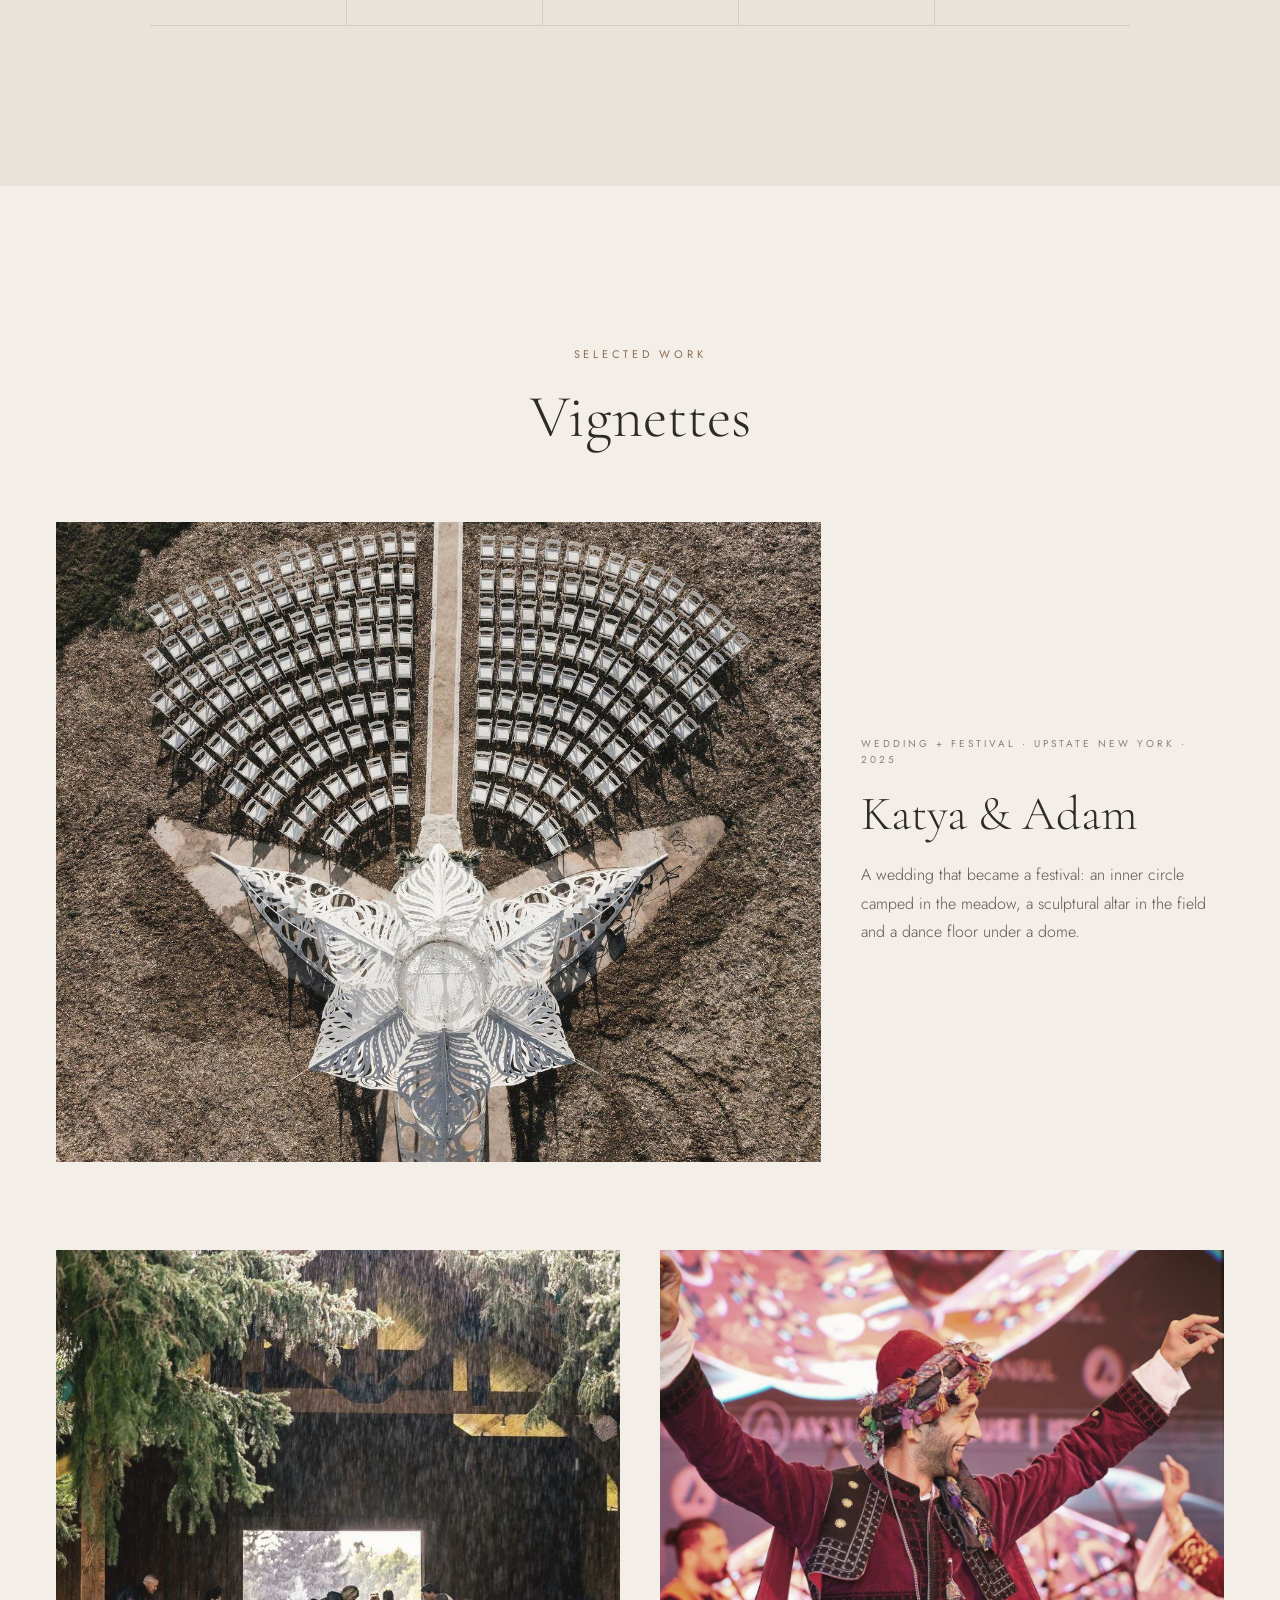
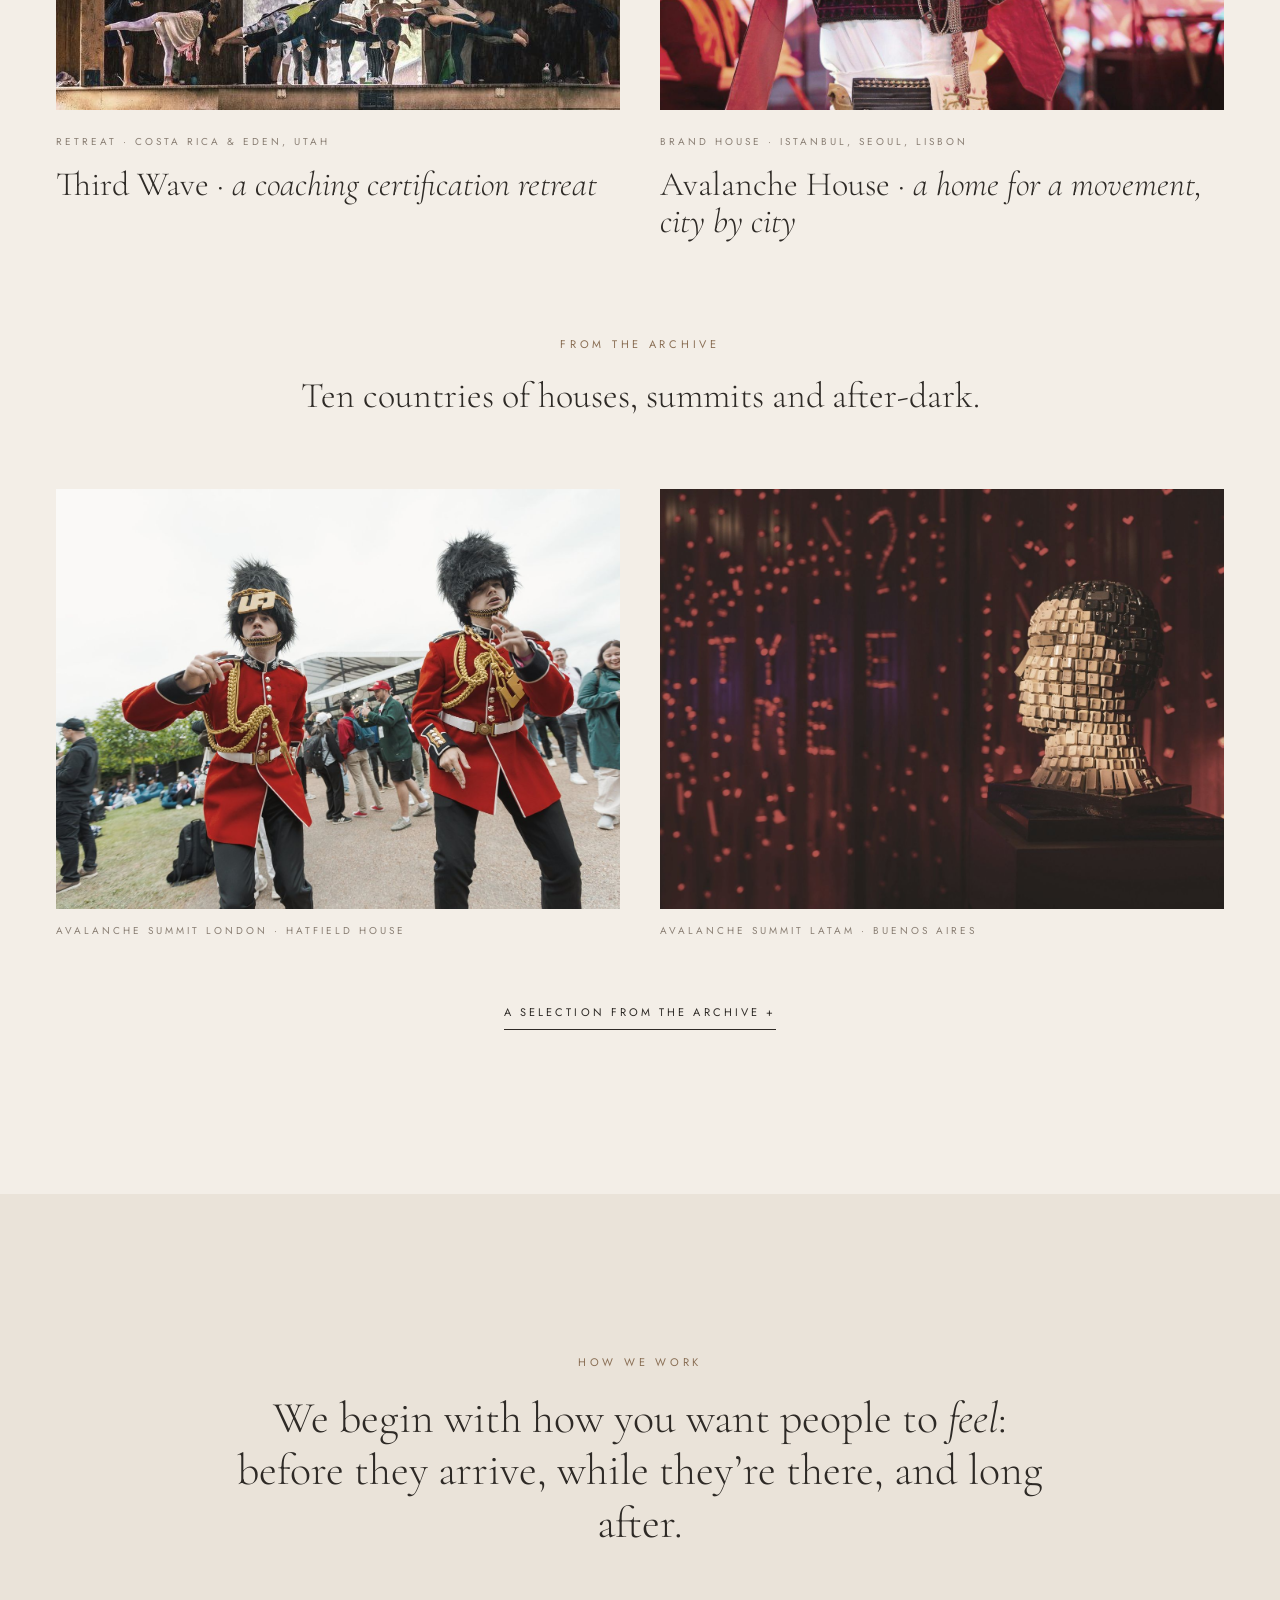
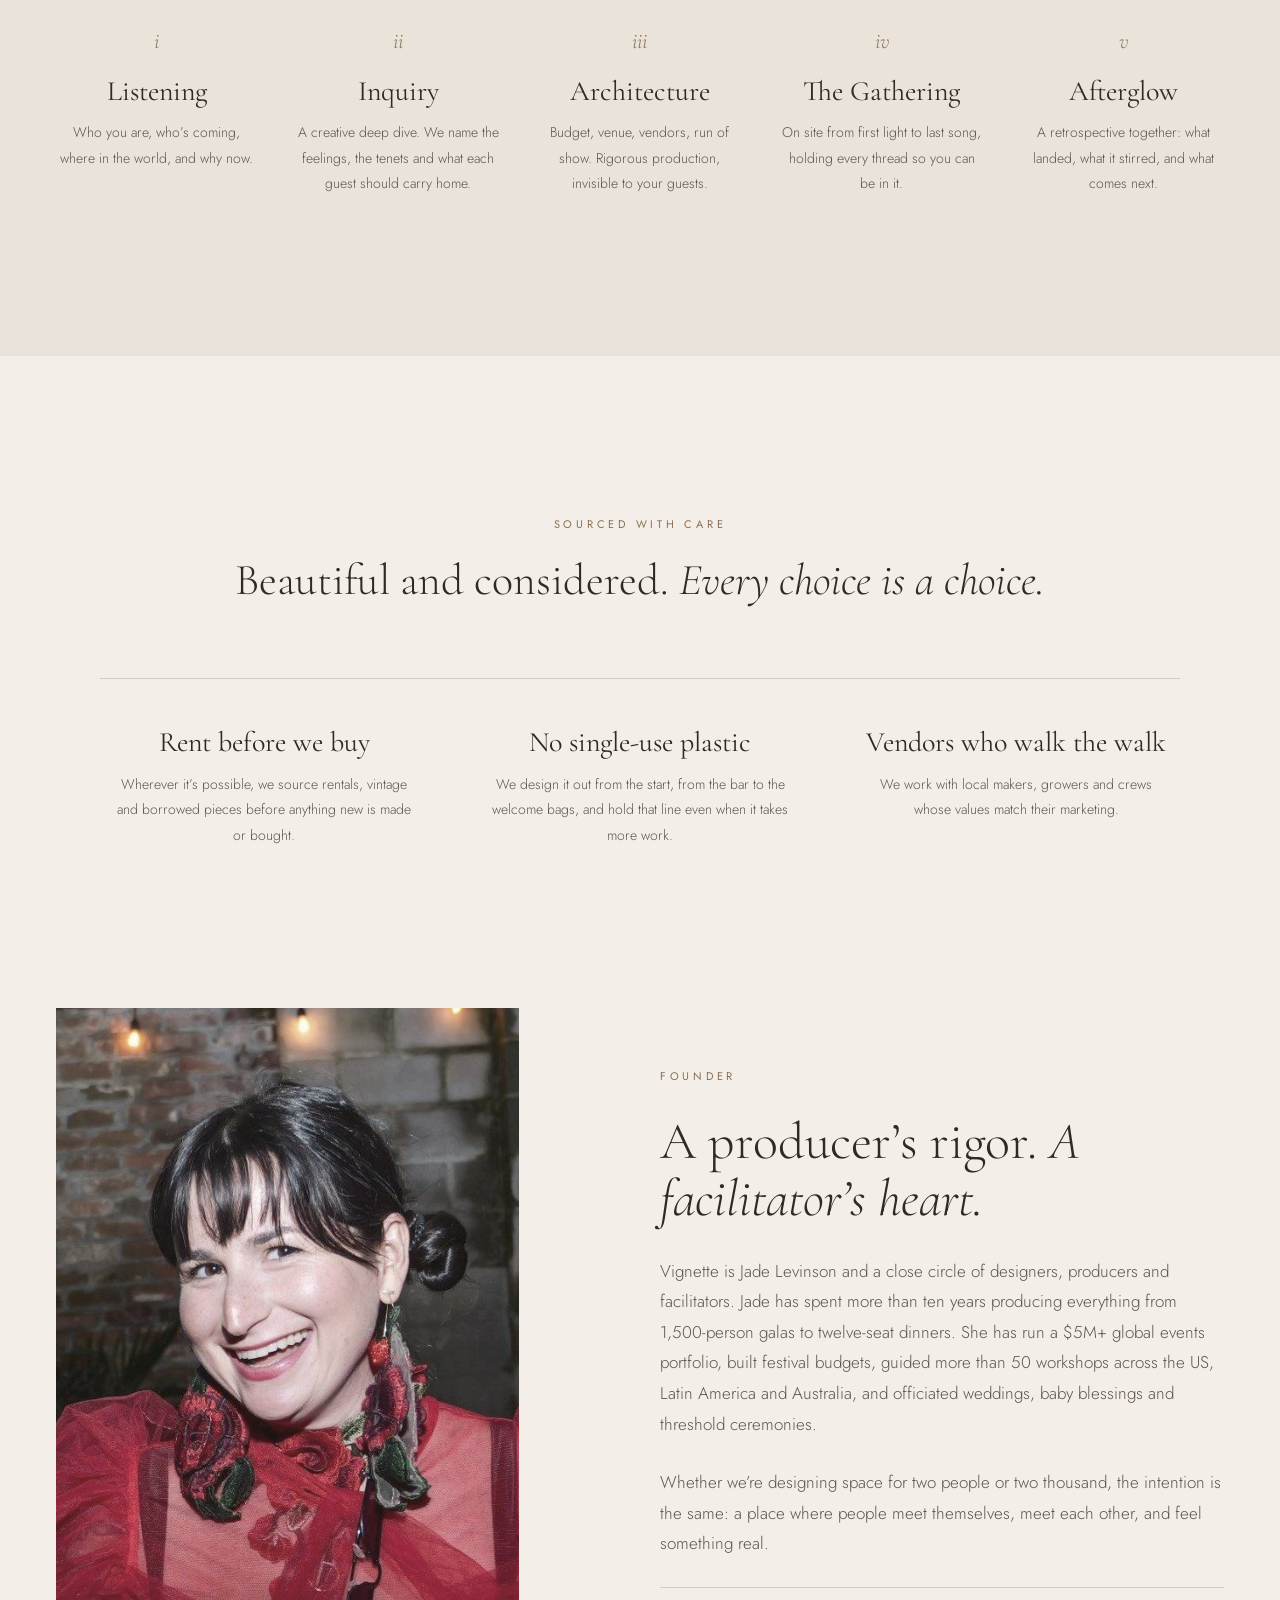
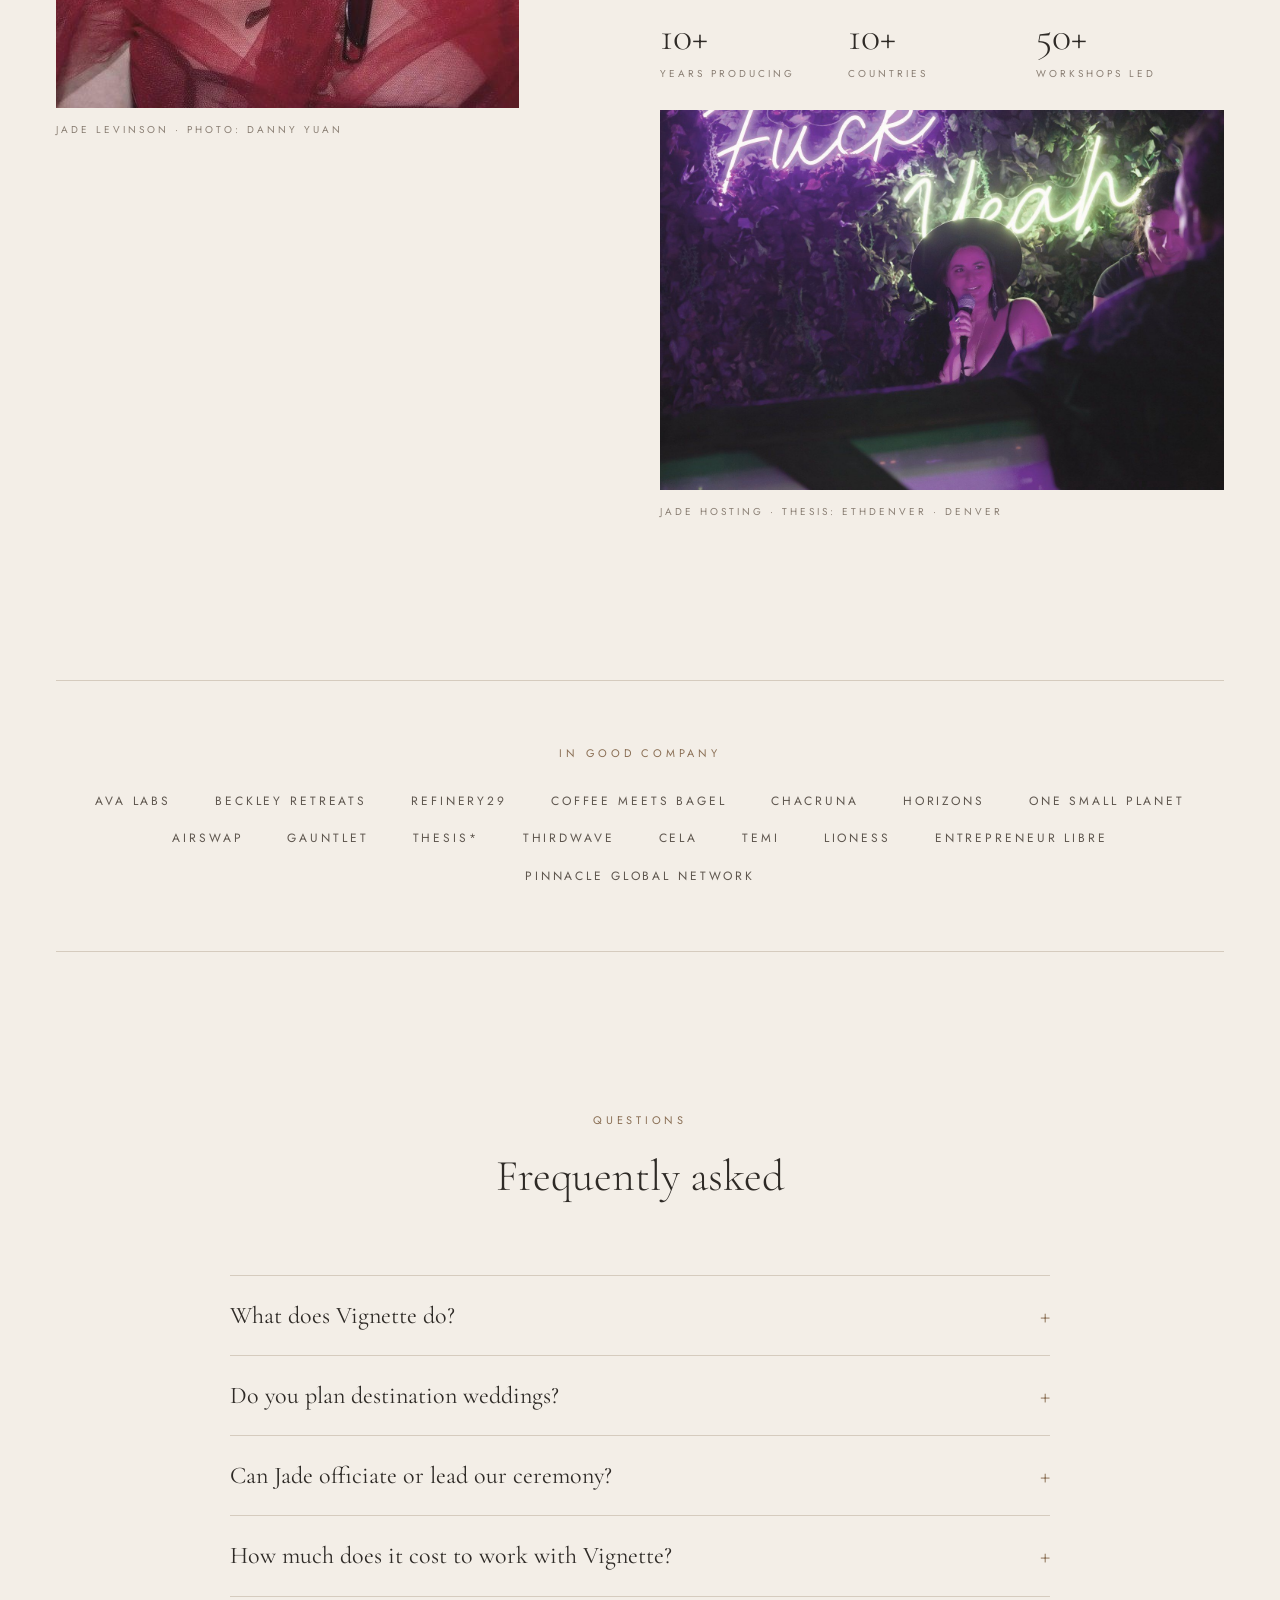
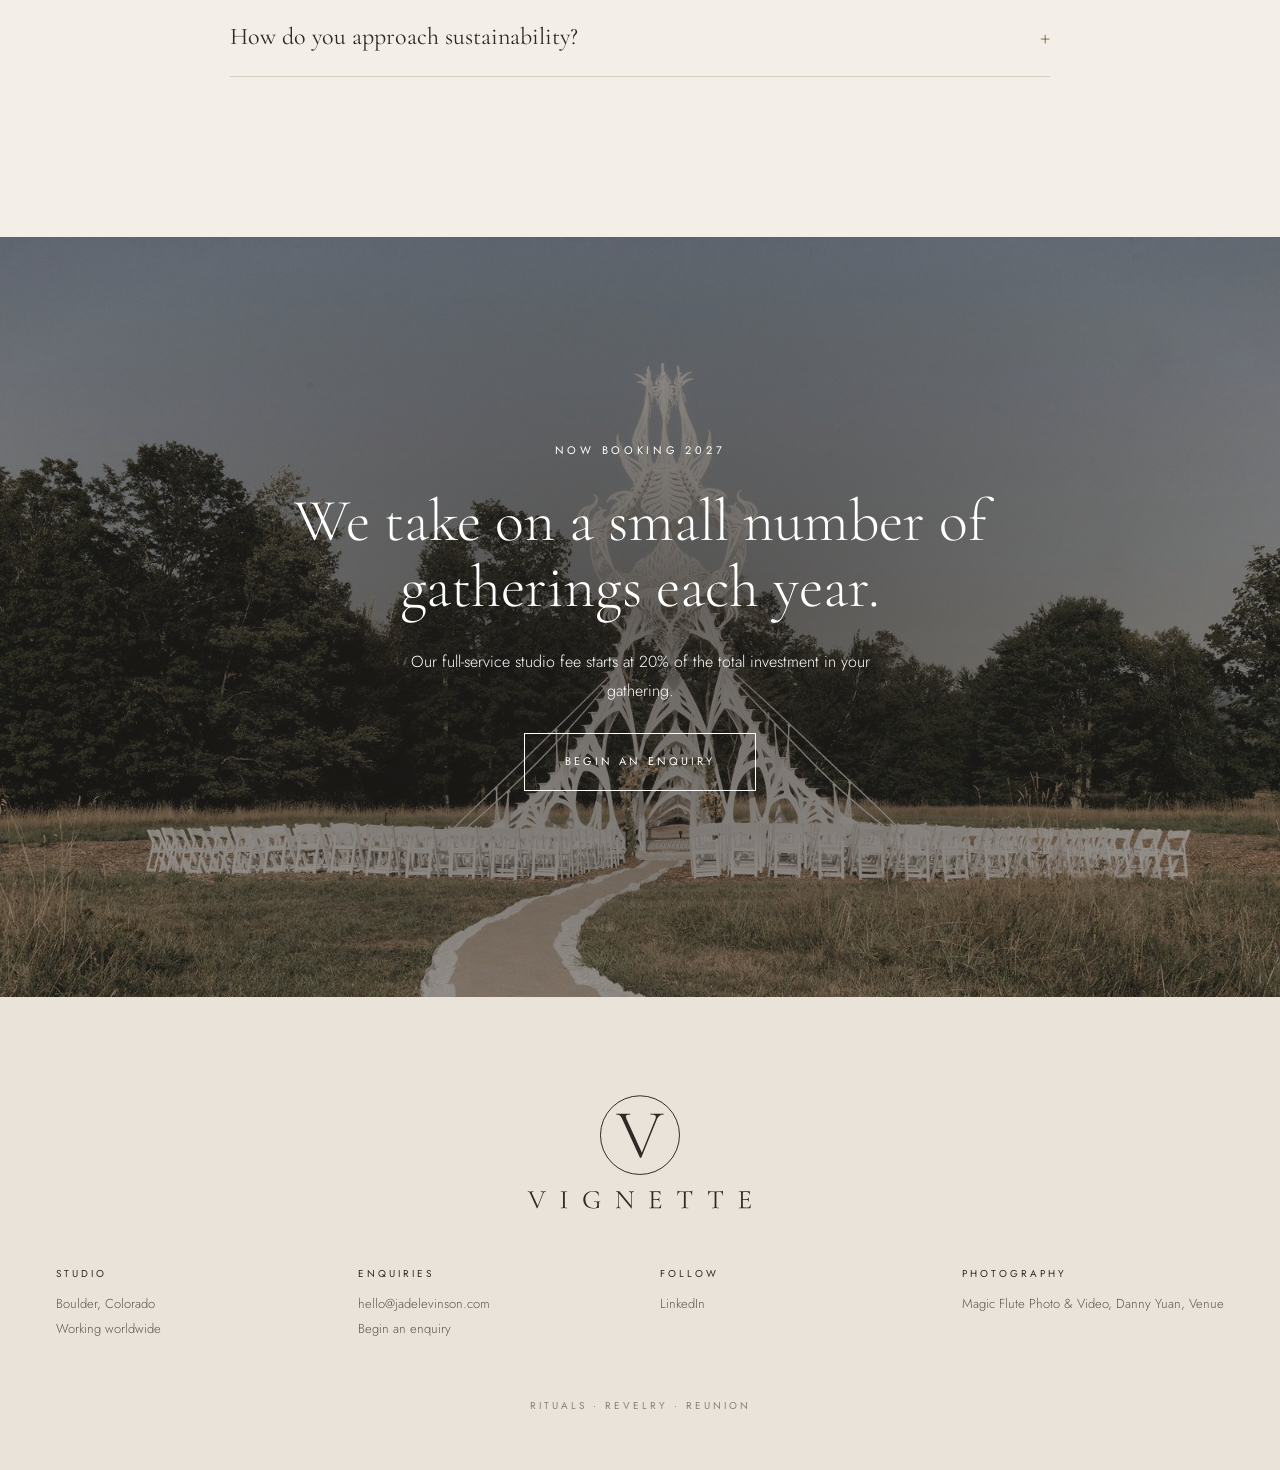
==== commit 05d271f7: "SEO foundations, FAQ, lighter images; new Enquire banner - Search title and description targeting lu" ====
--- a/index.html
+++ b/index.html
@@ -3,16 +3,132 @@
 <head>
 <meta charset="utf-8">
 <meta name="viewport" content="width=device-width, initial-scale=1">
-<title>Vignette — Experiential design studio for weddings, retreats &amp; intimate gatherings</title>
-<meta name="description" content="Vignette crafts living rituals disguised as events: weddings, immersive dinners, retreats and intimate festivals for visionaries, rebels and romantics, anywhere in the world.">
-<meta property="og:title" content="Vignette — Rituals, revelry &amp; reunion">
-<meta property="og:description" content="An experiential design studio for weddings, retreats and intimate gatherings, worldwide.">
-<meta property="og:image" content="assets/logo/social-share-1200x630.png">
+<title>Vignette | Luxury Event Designer &amp; Destination Wedding Planner</title>
+<meta name="description" content="Luxury event design, production and wedding planning by Jade Levinson. Destination weddings, immersive dinners, retreats and intimate festivals, worldwide.">
+<link rel="canonical" href="https://vignette.events/">
+<meta name="robots" content="index, follow, max-image-preview:large">
+<meta name="author" content="Jade Levinson">
+<meta name="theme-color" content="#F3EEE7">
+<meta property="og:type" content="website">
+<meta property="og:site_name" content="Vignette">
+<meta property="og:url" content="https://vignette.events/">
+<meta property="og:title" content="Vignette | Luxury Event Design &amp; Destination Weddings">
+<meta property="og:description" content="Rituals, revelry &amp; reunion. A luxury event design and production studio for weddings, immersive dinners, retreats and intimate festivals, worldwide.">
+<meta property="og:image" content="https://vignette.events/assets/logo/social-share-1200x630.png">
+<meta property="og:image:width" content="1200">
+<meta property="og:image:height" content="630">
+<meta property="og:locale" content="en_US">
+<meta name="twitter:card" content="summary_large_image">
+<meta name="twitter:title" content="Vignette | Luxury Event Design &amp; Destination Weddings">
+<meta name="twitter:description" content="A luxury event design and production studio for weddings, immersive dinners, retreats and intimate festivals, worldwide.">
+<meta name="twitter:image" content="https://vignette.events/assets/logo/social-share-1200x630.png">
+<link rel="preload" as="image" href="assets/img/hero.jpg" fetchpriority="high">
+<script type="application/ld+json">
+{
+  "@context": "https://schema.org",
+  "@graph": [
+    {
+      "@type": ["ProfessionalService", "LocalBusiness"],
+      "@id": "https://vignette.events/#studio",
+      "name": "Vignette",
+      "alternateName": "Vignette Events",
+      "description": "Luxury event design, production and wedding planning studio for destination weddings, wedding weeks, immersive dinners, retreats, intimate festivals and brand gatherings.",
+      "slogan": "Rituals, revelry & reunion",
+      "url": "https://vignette.events/",
+      "logo": "https://vignette.events/assets/logo/favicon-512.png",
+      "image": ["https://vignette.events/assets/img/hero.jpg", "https://vignette.events/assets/img/rituals.jpg", "https://vignette.events/assets/img/work-katya-adam.jpg"],
+      "email": "hello@jadelevinson.com",
+      "priceRange": "$$$$",
+      "address": {"@type": "PostalAddress", "addressLocality": "Boulder", "addressRegion": "CO", "addressCountry": "US"},
+      "areaServed": [{"@type": "Place", "name": "Worldwide"}, {"@type": "State", "name": "Colorado"}, {"@type": "State", "name": "New York"}],
+      "founder": {"@id": "https://vignette.events/#jade"},
+      "knowsAbout": ["Luxury event design", "Event production", "Destination wedding planning", "Wedding weeks", "Elopements", "Ceremony design and officiating", "Immersive dinners", "Retreat planning", "Intimate festivals", "Brand experiences", "Sustainable events"],
+      "hasOfferCatalog": {
+        "@type": "OfferCatalog",
+        "name": "Services",
+        "itemListElement": [
+          {"@type": "Offer", "itemOffered": {"@type": "Service", "name": "Destination wedding planning and design", "description": "Weddings, elopements and multi-day wedding weeks, anywhere in the world."}},
+          {"@type": "Offer", "itemOffered": {"@type": "Service", "name": "Ceremony design and officiating", "description": "Vows, blessings, women’s circles and threshold ceremonies designed and held by Jade Levinson."}},
+          {"@type": "Offer", "itemOffered": {"@type": "Service", "name": "Immersive dinners and salons", "description": "Private dinners for founders, collectors and circles."}},
+          {"@type": "Offer", "itemOffered": {"@type": "Service", "name": "Retreat planning and production", "description": "Leadership, community and private retreats."}},
+          {"@type": "Offer", "itemOffered": {"@type": "Service", "name": "Intimate festival production", "description": "Multi-day, off-grid gatherings."}},
+          {"@type": "Offer", "itemOffered": {"@type": "Service", "name": "Brand gatherings and experiential events", "description": "Brand houses, launches and after-dark events."}}
+        ]
+      }
+    },
+    {
+      "@type": "Person",
+      "@id": "https://vignette.events/#jade",
+      "name": "Jade Levinson",
+      "jobTitle": "Founder and Creative Director",
+      "worksFor": {"@id": "https://vignette.events/#studio"},
+      "image": "https://vignette.events/assets/img/jade-headshot.jpg",
+      "sameAs": ["https://www.linkedin.com/in/jade-levinson/", "https://www.jadelevinson.com/"]
+    },
+    {
+      "@type": "WebSite",
+      "@id": "https://vignette.events/#website",
+      "url": "https://vignette.events/",
+      "name": "Vignette",
+      "publisher": {"@id": "https://vignette.events/#studio"},
+      "inLanguage": "en-US"
+    }
+  ]
+}
+</script>
 <link rel="icon" type="image/png" href="assets/logo/favicon-512.png">
 <link rel="preconnect" href="https://fonts.googleapis.com">
 <link rel="preconnect" href="https://fonts.gstatic.com" crossorigin>
 <link href="https://fonts.googleapis.com/css2?family=Cormorant+Garamond:ital,wght@0,300;0,400;1,300;1,400&family=Jost:wght@300;400&display=swap" rel="stylesheet">
 <link rel="stylesheet" href="assets/styles.css">
+<script type="application/ld+json">
+{
+ "@context": "https://schema.org",
+ "@type": "FAQPage",
+ "mainEntity": [
+  {
+   "@type": "Question",
+   "name": "What does Vignette do?",
+   "acceptedAnswer": {
+    "@type": "Answer",
+    "text": "Vignette is a luxury event design and production studio. We design and produce weddings, elopements and wedding weeks, immersive dinners, retreats, intimate festivals and brand gatherings, from the first idea to the last song."
+   }
+  },
+  {
+   "@type": "Question",
+   "name": "Do you plan destination weddings?",
+   "acceptedAnswer": {
+    "@type": "Answer",
+    "text": "Yes. We’re based in Boulder, Colorado and work worldwide, with gatherings produced in more than ten countries across North America, Latin America and Europe."
+   }
+  },
+  {
+   "@type": "Question",
+   "name": "Can Jade officiate or lead our ceremony?",
+   "acceptedAnswer": {
+    "@type": "Answer",
+    "text": "Yes. Jade designs and holds ceremonies herself, including wedding vows, blessings, baby blessings, women’s circles and threshold rituals, rooted in tradition or written from scratch."
+   }
+  },
+  {
+   "@type": "Question",
+   "name": "How much does it cost to work with Vignette?",
+   "acceptedAnswer": {
+    "@type": "Answer",
+    "text": "Our full-service studio fee starts at 20% of the total investment in your gathering. Share your plans through the enquiry form and we’ll talk through scope together."
+   }
+  },
+  {
+   "@type": "Question",
+   "name": "How do you approach sustainability?",
+   "acceptedAnswer": {
+    "@type": "Answer",
+    "text": "We rent before we buy, design out single-use plastic from the start, and work with local makers, growers and crews whose values match their marketing."
+   }
+  }
+ ]
+}
+</script>
 </head>
 <body>
 
@@ -33,34 +149,33 @@
 <main>
 
 <section class="hero">
-  <img src="assets/img/hero.jpg" alt="A bamboo dining pavilion glowing at dusk, framed by jungle leaves">
+  <img src="assets/img/hero.jpg" alt="A candlelit dinner inside a bamboo pavilion at dusk, designed by Vignette for a retreat in Costa Rica" width="1500" height="1000" fetchpriority="high">
   <div class="hero-text">
-    <span class="label">An experiential design studio · Worldwide</span>
-    <h1 class="display">Rituals, revelry <em>&amp;</em> reunion</h1>
+    <h1 class="hero-title"><span class="label">Luxury event design &amp; wedding planning · Worldwide</span><span class="display">Rituals, revelry <em>&amp;</em> reunion</span></h1>
   </div>
 </section>
 
 <section class="section wrap center stack-36">
   <span class="label">The studio</span>
-  <p class="intro measure-820">We craft living rituals disguised as events: weddings, immersive dinners, retreats and intimate festivals for visionaries, rebels and romantics, anywhere in the world.</p>
+  <p class="intro measure-820">Vignette is a luxury event design and production studio. We craft living rituals disguised as events: weddings, immersive dinners, retreats and intimate festivals for visionaries, rebels and romantics, anywhere in the world.</p>
   <p class="body measure-560">Well run is the baseline. We design for what happens after: the drive home, the connection that starts at table six, the version of yourself you meet at midnight.</p>
 </section>
 
 <section class="wrap pillars" id="approach" style="padding-bottom: var(--section)">
   <article class="pillar">
-    <img class="photo" src="assets/img/rituals.jpg" alt="Jade officiating a wedding under a sailcloth tent as the groom reads his vows" style="object-position: 45% center" loading="lazy">
+    <img width="1600" height="1067" class="photo" src="assets/img/rituals.jpg" alt="Jade officiating a wedding under a sailcloth tent as the groom reads his vows" style="object-position: 45% center" loading="lazy">
     <span class="caption">Ali &amp; David · Jade officiating</span>
     <h2 class="h2">Rituals</h2>
     <p class="body">Vows, blessings, women’s circles and threshold crossings, designed and held by Jade herself, rooted in tradition or written from scratch.</p>
   </article>
   <article class="pillar">
-    <img class="photo" src="assets/img/revelry.jpg" alt="An aerialist spinning mid-air above a masked, costumed crowd, blurred with motion" loading="lazy">
+    <img width="984" height="656" class="photo" src="assets/img/revelry.jpg" alt="An aerialist spinning mid-air above a masked, costumed crowd, blurred with motion" loading="lazy">
     <span class="caption">Lightning Society Burlesquerade · New York</span>
     <h2 class="h2">Revelry</h2>
     <p class="body">The part where it gets loose. Sound baths that turn into dance floors, elixir bars, performers in the woods. We test the edge on purpose, with consent and care built into the design.</p>
   </article>
   <article class="pillar">
-    <img class="photo" src="assets/img/reunion.jpg" alt="Five friends in a laughing group hug under string lights" style="object-position: 50% center" loading="lazy">
+    <img width="1582" height="1048" class="photo" src="assets/img/reunion.jpg" alt="Five friends in a laughing group hug under string lights" style="object-position: 50% center" loading="lazy">
     <span class="caption">Avalanche Summit I · Barcelona</span>
     <h2 class="h2">Reunion</h2>
     <p class="body">Bringing your people back to each other. Multi-day stays designed meal by meal and room by room, so the whole group arrives, softens and stays.</p>
@@ -87,7 +202,7 @@
     <h2 class="h1">Vignettes</h2>
   </div>
   <article class="feature">
-    <img class="photo" src="assets/img/work-katya-adam.jpg" alt="Aerial view of a spiraling white altar and curved rows of chairs in a field" loading="lazy">
+    <img width="1400" height="1048" class="photo" src="assets/img/work-katya-adam.jpg" alt="Aerial view of a spiraling white altar and curved rows of chairs in a field" loading="lazy">
     <div class="feature-text">
       <span class="caption">Wedding + festival · Upstate New York · 2025</span>
       <h3 class="h1">Katya &amp; Adam</h3>
@@ -96,12 +211,12 @@
   </article>
   <div class="work-grid">
     <article class="work-item">
-      <img class="photo" src="assets/img/work-third-wave.jpg" alt="A yoga class holding a balance pose under a timber pavilion as rain falls" loading="lazy">
+      <img width="1000" height="639" class="photo" src="assets/img/work-third-wave.jpg" alt="A yoga class holding a balance pose under a timber pavilion as rain falls" loading="lazy">
       <span class="caption">Retreat · Costa Rica &amp; Eden, Utah</span>
       <h3 class="h3">Third Wave <em>· a coaching certification retreat</em></h3>
     </article>
     <article class="work-item">
-      <img class="photo" src="assets/img/work-avalanche-house.jpg" alt="A performer in traditional dress dancing on stage" loading="lazy">
+      <img width="1500" height="1000" class="photo" src="assets/img/work-avalanche-house.jpg" alt="A performer in traditional dress dancing on stage" loading="lazy">
       <span class="caption">Brand house · Istanbul, Seoul, Lisbon</span>
       <h3 class="h3">Avalanche House <em>· a home for a movement, city by city</em></h3>
     </article>
@@ -124,8 +239,8 @@
     <p class="h2" style="font-size: 36px">Ten countries of houses, summits and after-dark.</p>
   </div>
   <div class="archive-photos">
-    <figure class="fig"><img class="photo" src="assets/img/archive-hatfield.jpg" alt="Two performers dressed as King’s Guards in bearskin hats and red tunics, posing on the lawn at Hatfield House" loading="lazy"><figcaption class="caption">Avalanche Summit London · Hatfield House</figcaption></figure>
-    <figure class="fig"><img class="photo" src="assets/img/archive-latam.jpg" alt="A sculpted head made of keyboard keys, lit red, with TYPE ME spelled out in lights behind it" loading="lazy"><figcaption class="caption">Avalanche Summit LATAM · Buenos Aires</figcaption></figure>
+    <figure class="fig"><img width="1600" height="1067" class="photo" src="assets/img/archive-hatfield.jpg" alt="Two performers dressed as King’s Guards in bearskin hats and red tunics, posing on the lawn at Hatfield House" loading="lazy"><figcaption class="caption">Avalanche Summit London · Hatfield House</figcaption></figure>
+    <figure class="fig"><img width="1600" height="1067" class="photo" src="assets/img/archive-latam.jpg" alt="A sculpted head made of keyboard keys, lit red, with TYPE ME spelled out in lights behind it" loading="lazy"><figcaption class="caption">Avalanche Summit LATAM · Buenos Aires</figcaption></figure>
   </div>
   <details class="archive-more">
     <summary><span class="link-line">A selection from the archive</span></summary>
@@ -184,7 +299,7 @@
 
 <section class="section wrap studio" id="studio">
   <figure class="fig studio-photo">
-    <img class="photo" src="assets/img/jade-headshot.jpg" alt="Jade laughing in a red tulle dress with rose embroidery, string lights behind her" loading="lazy">
+    <img width="640" height="800" class="photo" src="assets/img/jade-headshot.jpg" alt="Jade laughing in a red tulle dress with rose embroidery, string lights behind her" loading="lazy">
     <figcaption class="caption">Jade Levinson · Photo: Danny Yuan</figcaption>
   </figure>
   <div class="studio-text">
@@ -198,7 +313,7 @@
       <div><strong>50+</strong><span class="caption">Workshops led</span></div>
     </div>
     <figure class="fig">
-      <img class="photo" src="assets/img/jade-hosting.jpg" alt="Jade on the mic in a wide-brimmed hat beneath a neon sign reading Fuck Yeah" loading="lazy">
+      <img width="1500" height="1000" class="photo" src="assets/img/jade-hosting.jpg" alt="Jade on the mic in a wide-brimmed hat beneath a neon sign reading Fuck Yeah" loading="lazy">
       <figcaption class="caption">Jade hosting · Thesis: EthDenver · Denver</figcaption>
     </figure>
   </div>
@@ -211,8 +326,37 @@
   </ul>
 </section>
 
+<section class="section wrap" id="faq">
+  <div class="head">
+    <span class="label">Questions</span>
+    <h2 class="h2">Frequently asked</h2>
+  </div>
+  <div class="faq">
+    <details class="faq-item">
+      <summary><h3 class="faq-q">What does Vignette do?</h3></summary>
+      <p class="body">Vignette is a luxury event design and production studio. We design and produce weddings, elopements and wedding weeks, immersive dinners, retreats, intimate festivals and brand gatherings, from the first idea to the last song.</p>
+    </details>
+    <details class="faq-item">
+      <summary><h3 class="faq-q">Do you plan destination weddings?</h3></summary>
+      <p class="body">Yes. We’re based in Boulder, Colorado and work worldwide, with gatherings produced in more than ten countries across North America, Latin America and Europe.</p>
+    </details>
+    <details class="faq-item">
+      <summary><h3 class="faq-q">Can Jade officiate or lead our ceremony?</h3></summary>
+      <p class="body">Yes. Jade designs and holds ceremonies herself, including wedding vows, blessings, baby blessings, women’s circles and threshold rituals, rooted in tradition or written from scratch.</p>
+    </details>
+    <details class="faq-item">
+      <summary><h3 class="faq-q">How much does it cost to work with Vignette?</h3></summary>
+      <p class="body">Our full-service studio fee starts at 20% of the total investment in your gathering. Share your plans through the enquiry form and we’ll talk through scope together.</p>
+    </details>
+    <details class="faq-item">
+      <summary><h3 class="faq-q">How do you approach sustainability?</h3></summary>
+      <p class="body">We rent before we buy, design out single-use plastic from the start, and work with local makers, growers and crews whose values match their marketing.</p>
+    </details>
+  </div>
+</section>
+
 <section class="banner">
-  <img src="assets/img/enquire-banner.jpg" alt="Wedding guests lounging on floor cushions and rugs by candlelight under a wooden dome" loading="lazy">
+  <img width="1600" height="1067" src="assets/img/enquire-banner.jpg" alt="A sculptural lace wedding altar at the end of a winding aisle, with rows of empty white chairs in a meadow" loading="lazy">
   <div class="banner-text">
     <span class="label">Now booking 2027</span>
     <h2 class="h1">We take on a small number of gatherings each year.</h2>
--- a/assets/styles.css
+++ b/assets/styles.css
@@ -193,8 +193,8 @@
 
 /* Enquire banner */
 .banner { position: relative; height: 760px; margin-top: var(--section); overflow: hidden; }
-.banner img { width: 100%; height: 100%; object-fit: cover; }
-.banner::after { content: ""; position: absolute; inset: 0; background: rgba(30,27,24,0.45); }
+.banner img { width: 100%; height: 100%; object-fit: cover; object-position: center 70%; }
+.banner::after { content: ""; position: absolute; inset: 0; background: radial-gradient(ellipse 60% 55% at 50% 50%, rgba(30,27,24,0.66), rgba(30,27,24,0.36)); }
 .banner-text {
   position: absolute; inset: 0; z-index: 1; padding: 0 24px;
   display: flex; flex-direction: column; align-items: center; justify-content: center; gap: 28px; color: #fff; text-align: center;
@@ -331,3 +331,21 @@
 .archive-more[open] summary .link-line::after { content: "  −"; }
 .archive-more summary:focus-visible { outline: 1px solid var(--tan); outline-offset: 4px; }
 .archive-more .archive-list { margin-top: 40px; }
+
+/* Hero heading: the label and display line share one H1 */
+.hero-title { margin: 0; display: flex; flex-direction: column; align-items: center; gap: 22px; font-weight: 300; }
+.hero-title .label { color: #fff; }
+
+/* FAQ */
+.faq { max-width: 820px; margin: 0 auto; border-top: 1px solid var(--rule); }
+.faq-item { border-bottom: 1px solid var(--rule); }
+.faq-item summary { list-style: none; cursor: pointer; display: flex; justify-content: space-between; align-items: baseline; gap: 24px; padding: 24px 0; }
+.faq-item summary::-webkit-details-marker { display: none; }
+.faq-item summary::after { content: "+"; font-family: var(--serif); font-size: 26px; color: var(--tan); line-height: 1; }
+.faq-item[open] summary::after { content: "−"; }
+.faq-item summary:focus-visible { outline: 1px solid var(--tan); outline-offset: 4px; }
+.faq-q { margin: 0; font-family: var(--serif); font-weight: 400; font-size: 24px; line-height: 1.3; }
+.faq-item .body { padding: 0 48px 28px 0; font-size: 16px; }
+@media (max-width: 720px) { .faq-q { font-size: 20px; } .faq-item .body { padding-right: 0; } }
+/* the FAQ sits right after the client strip */
+#faq { padding-top: var(--section); padding-bottom: 0; }
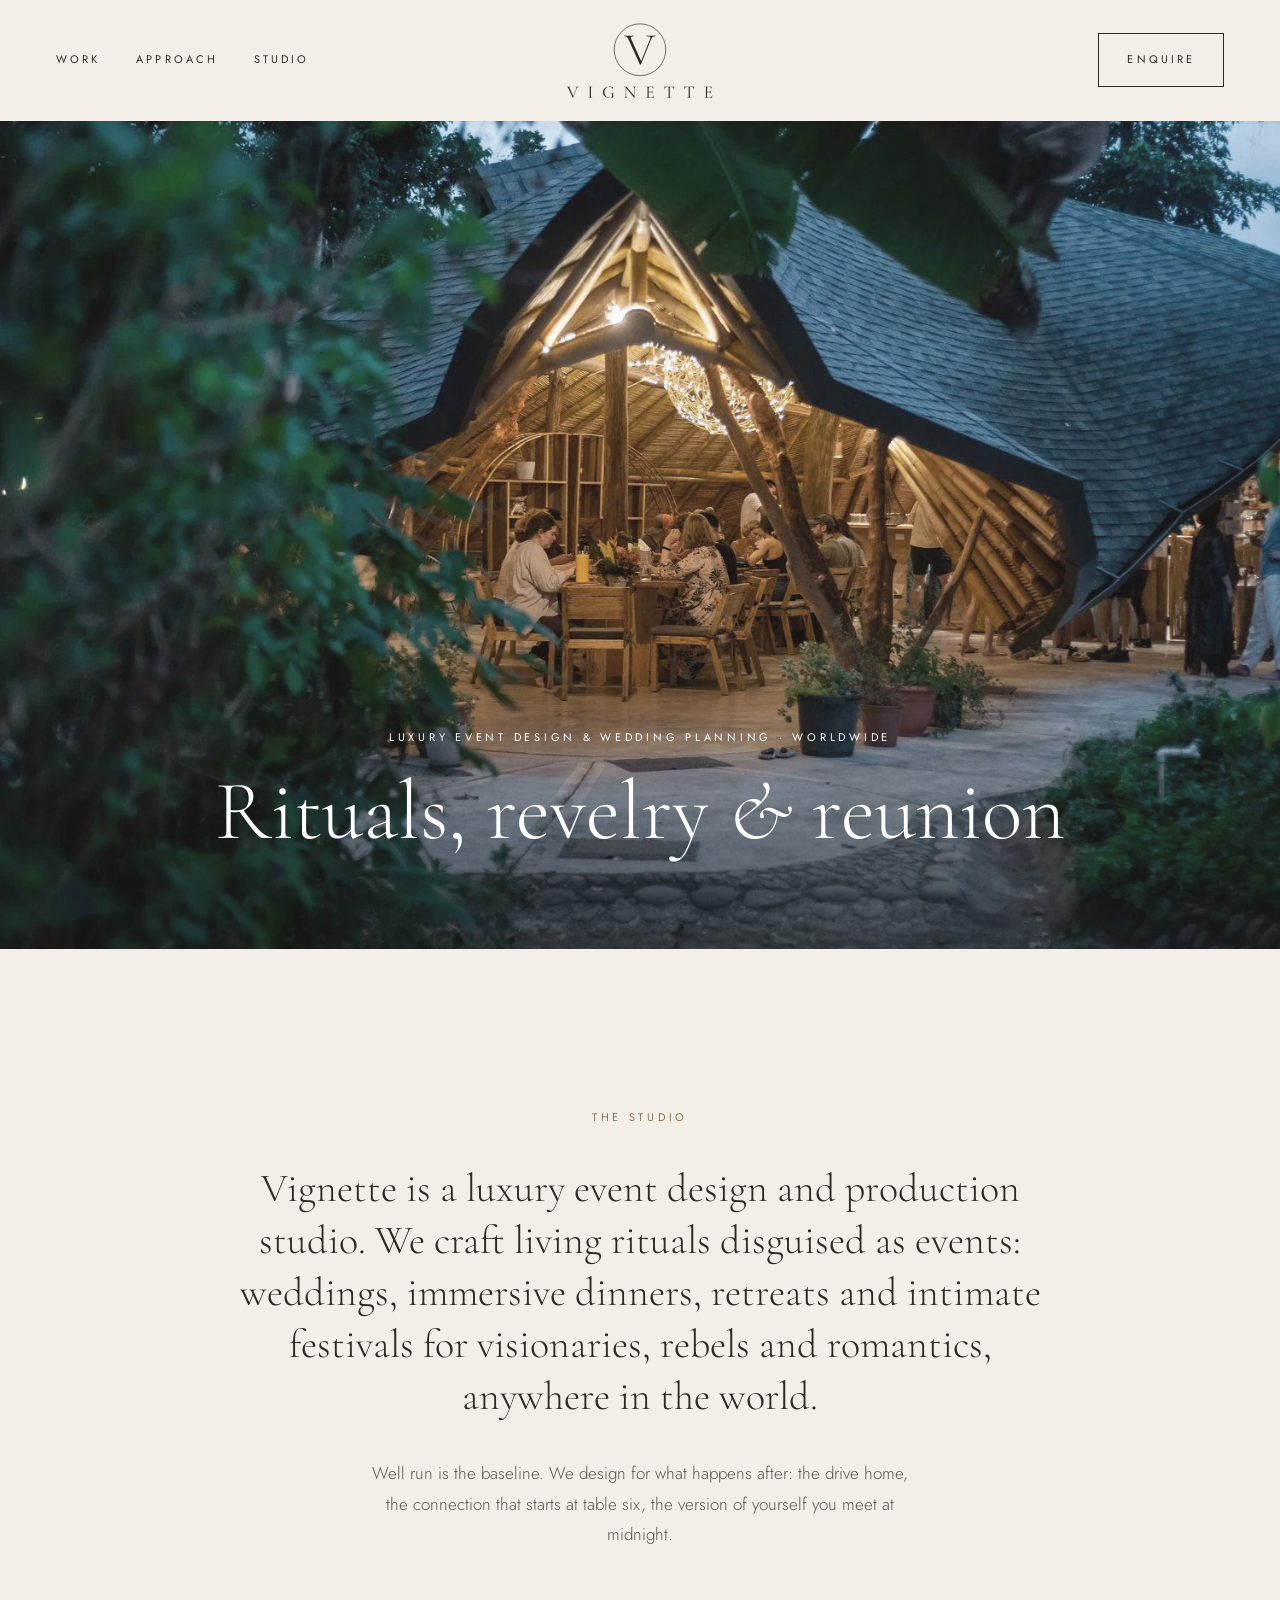
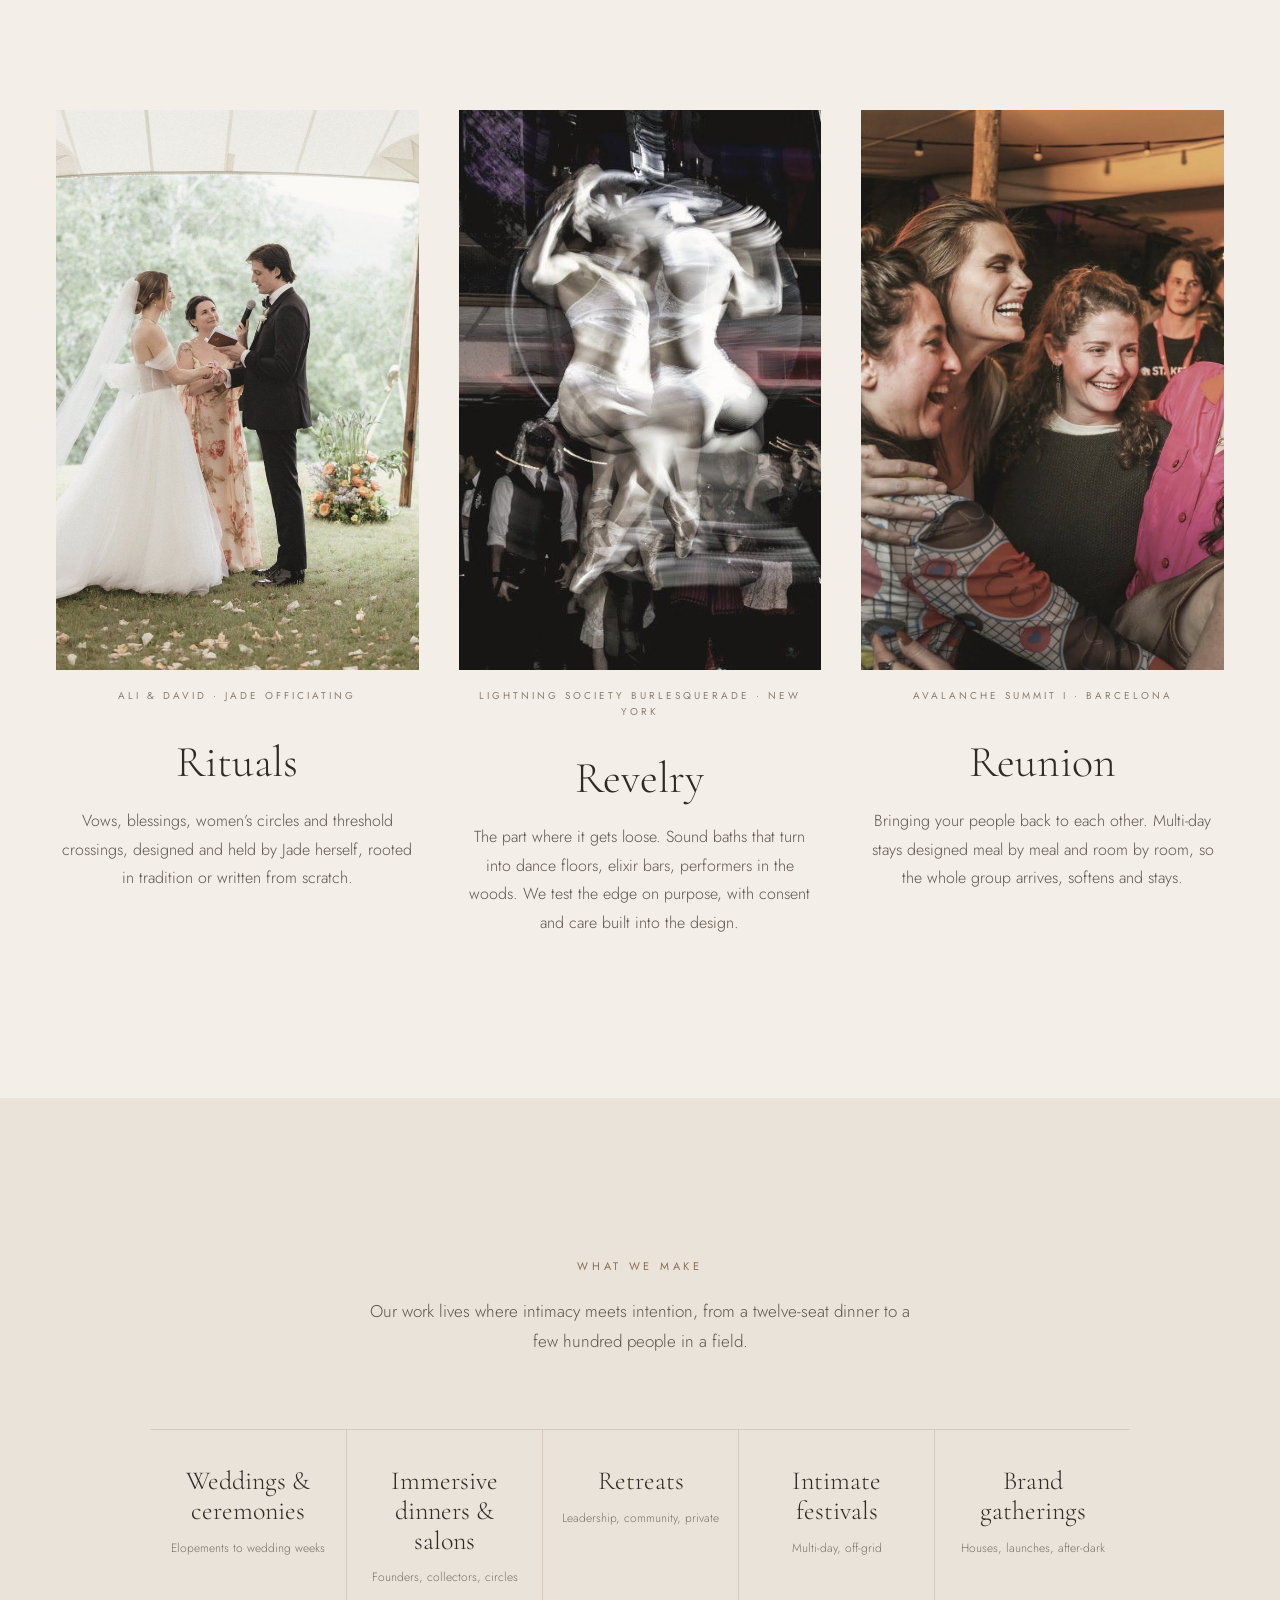
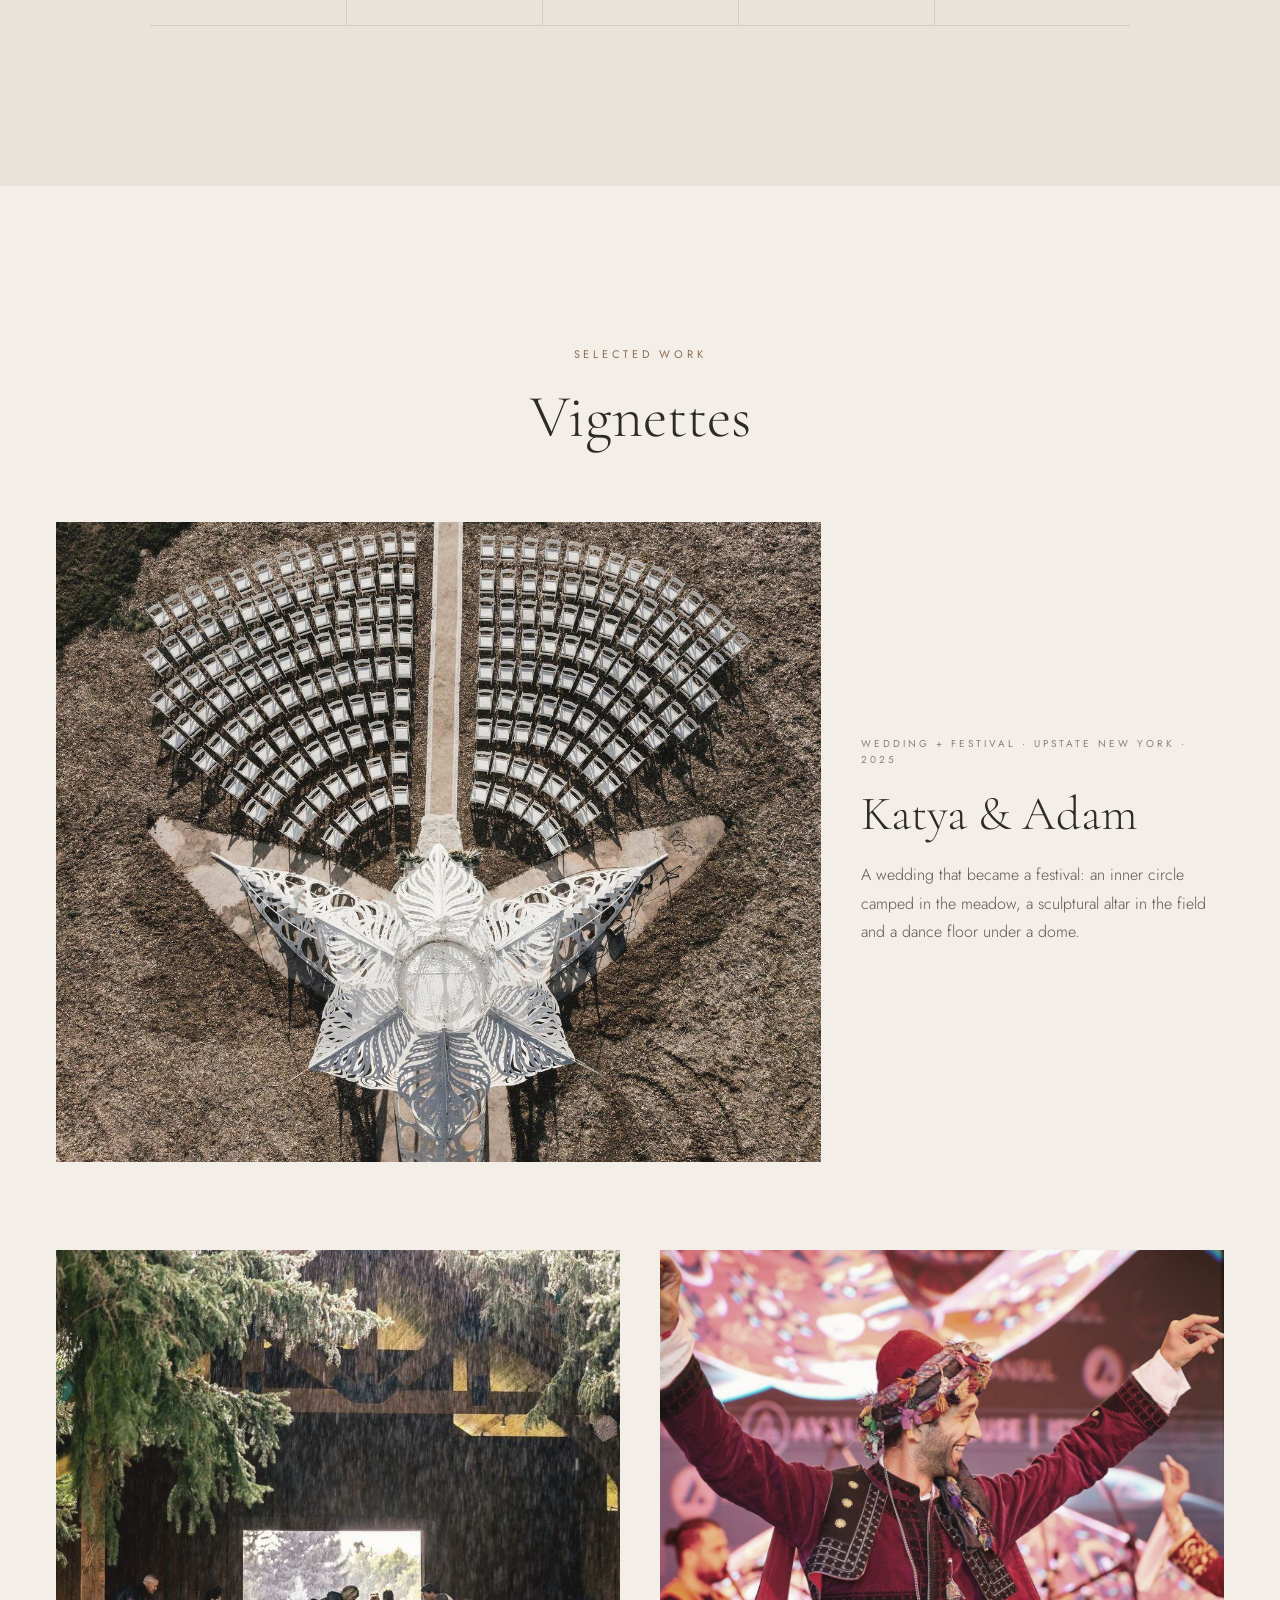
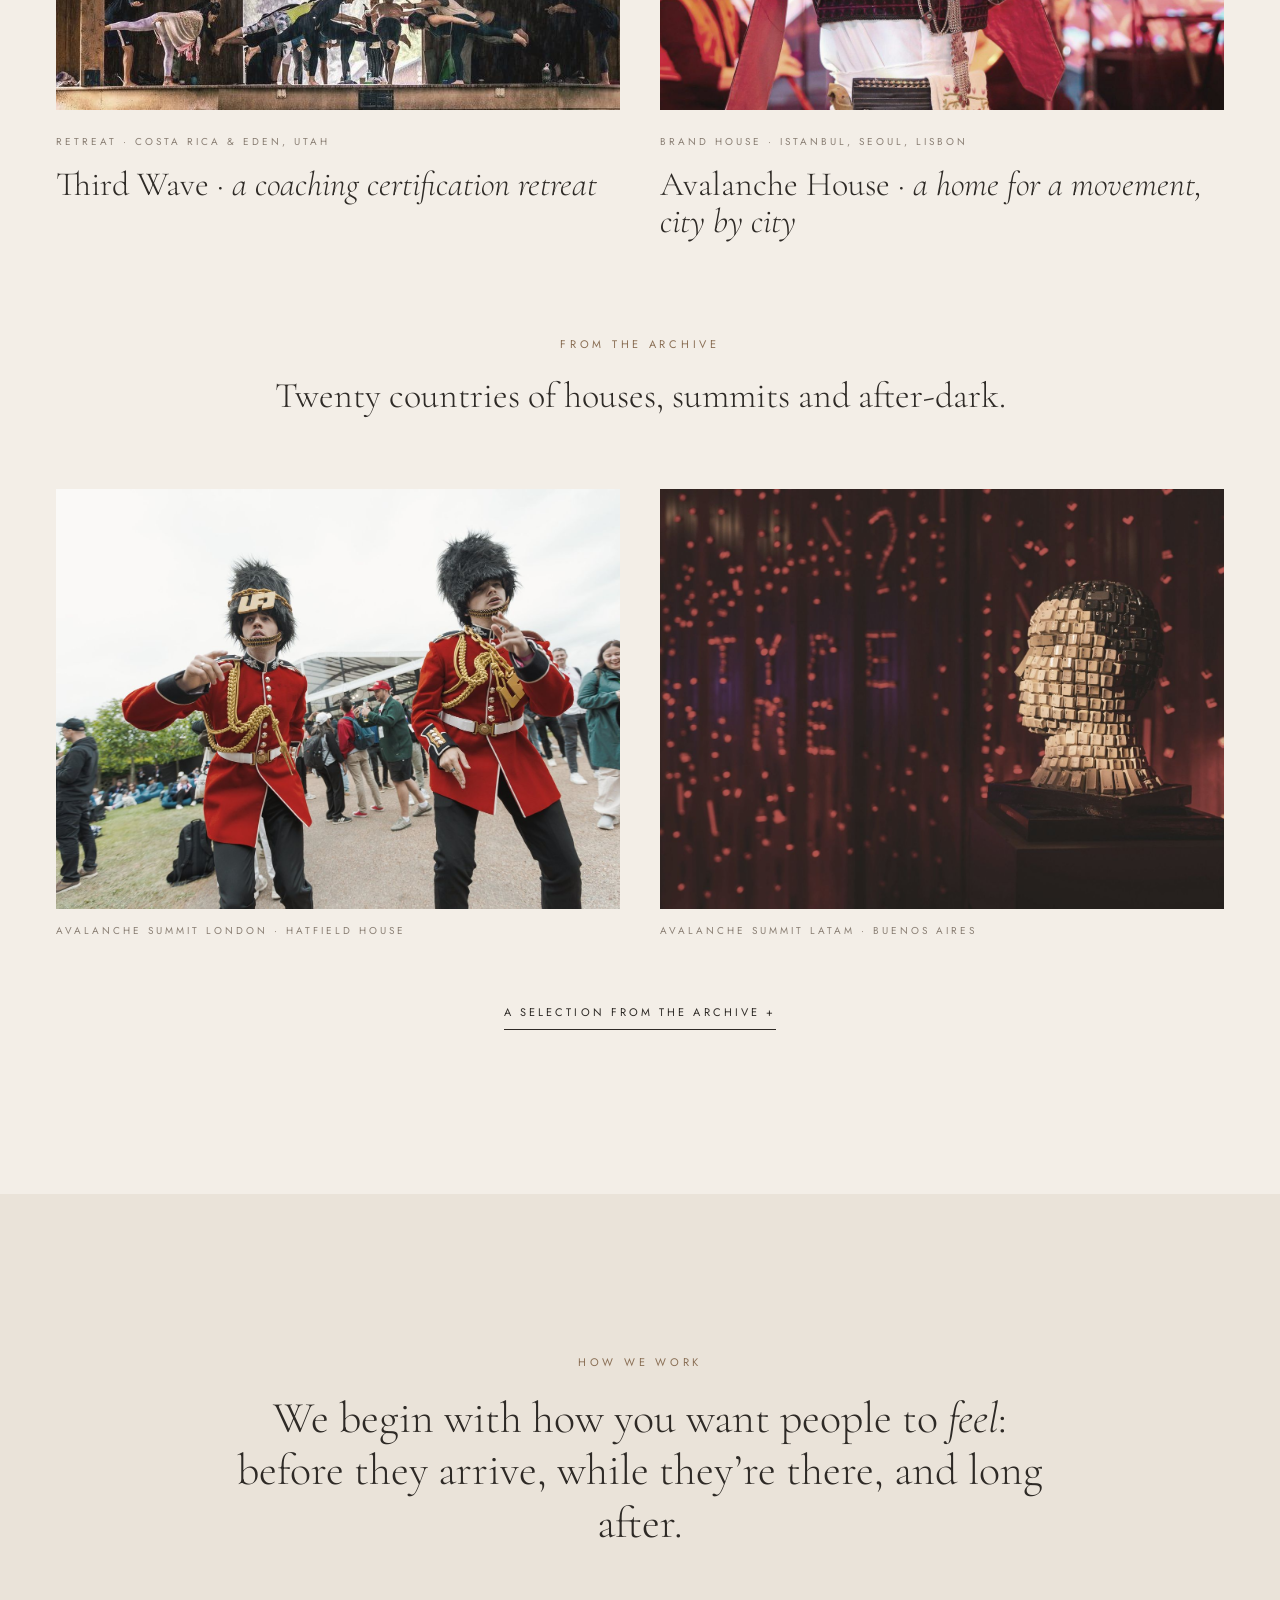
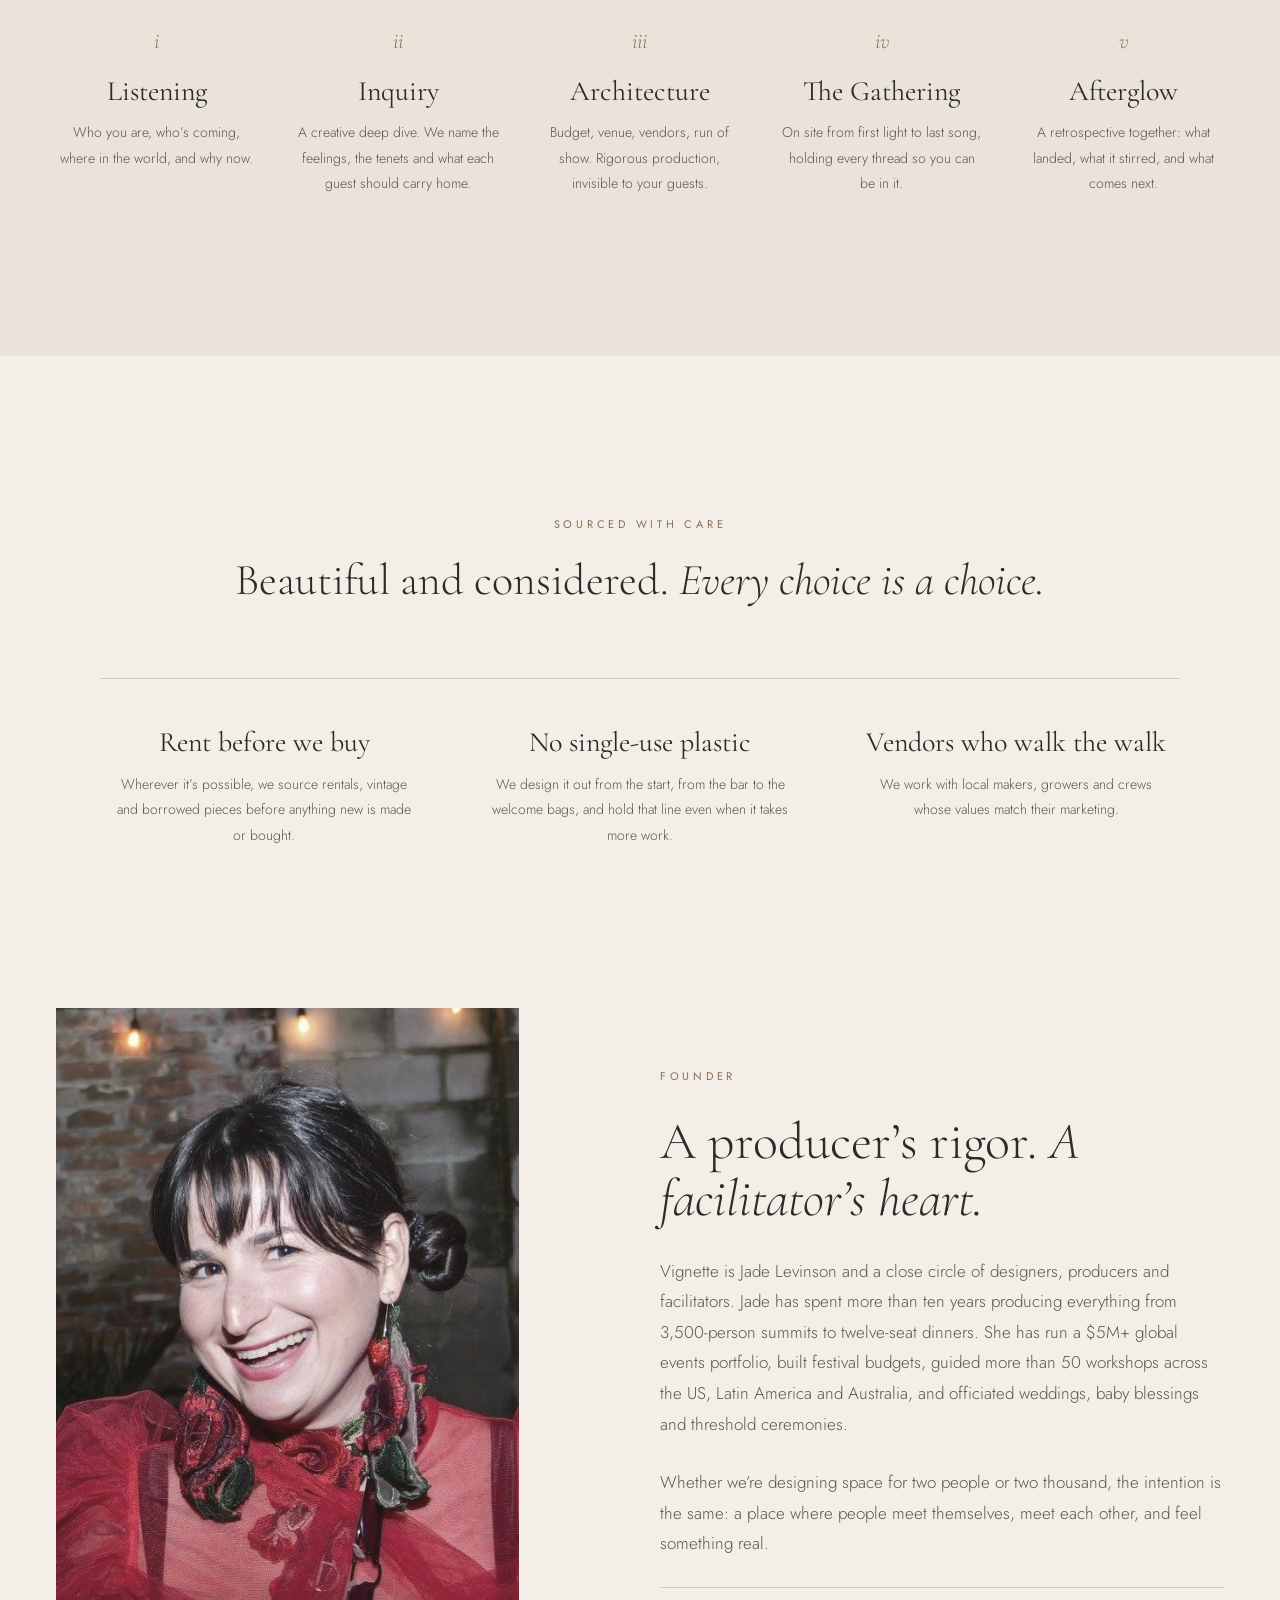
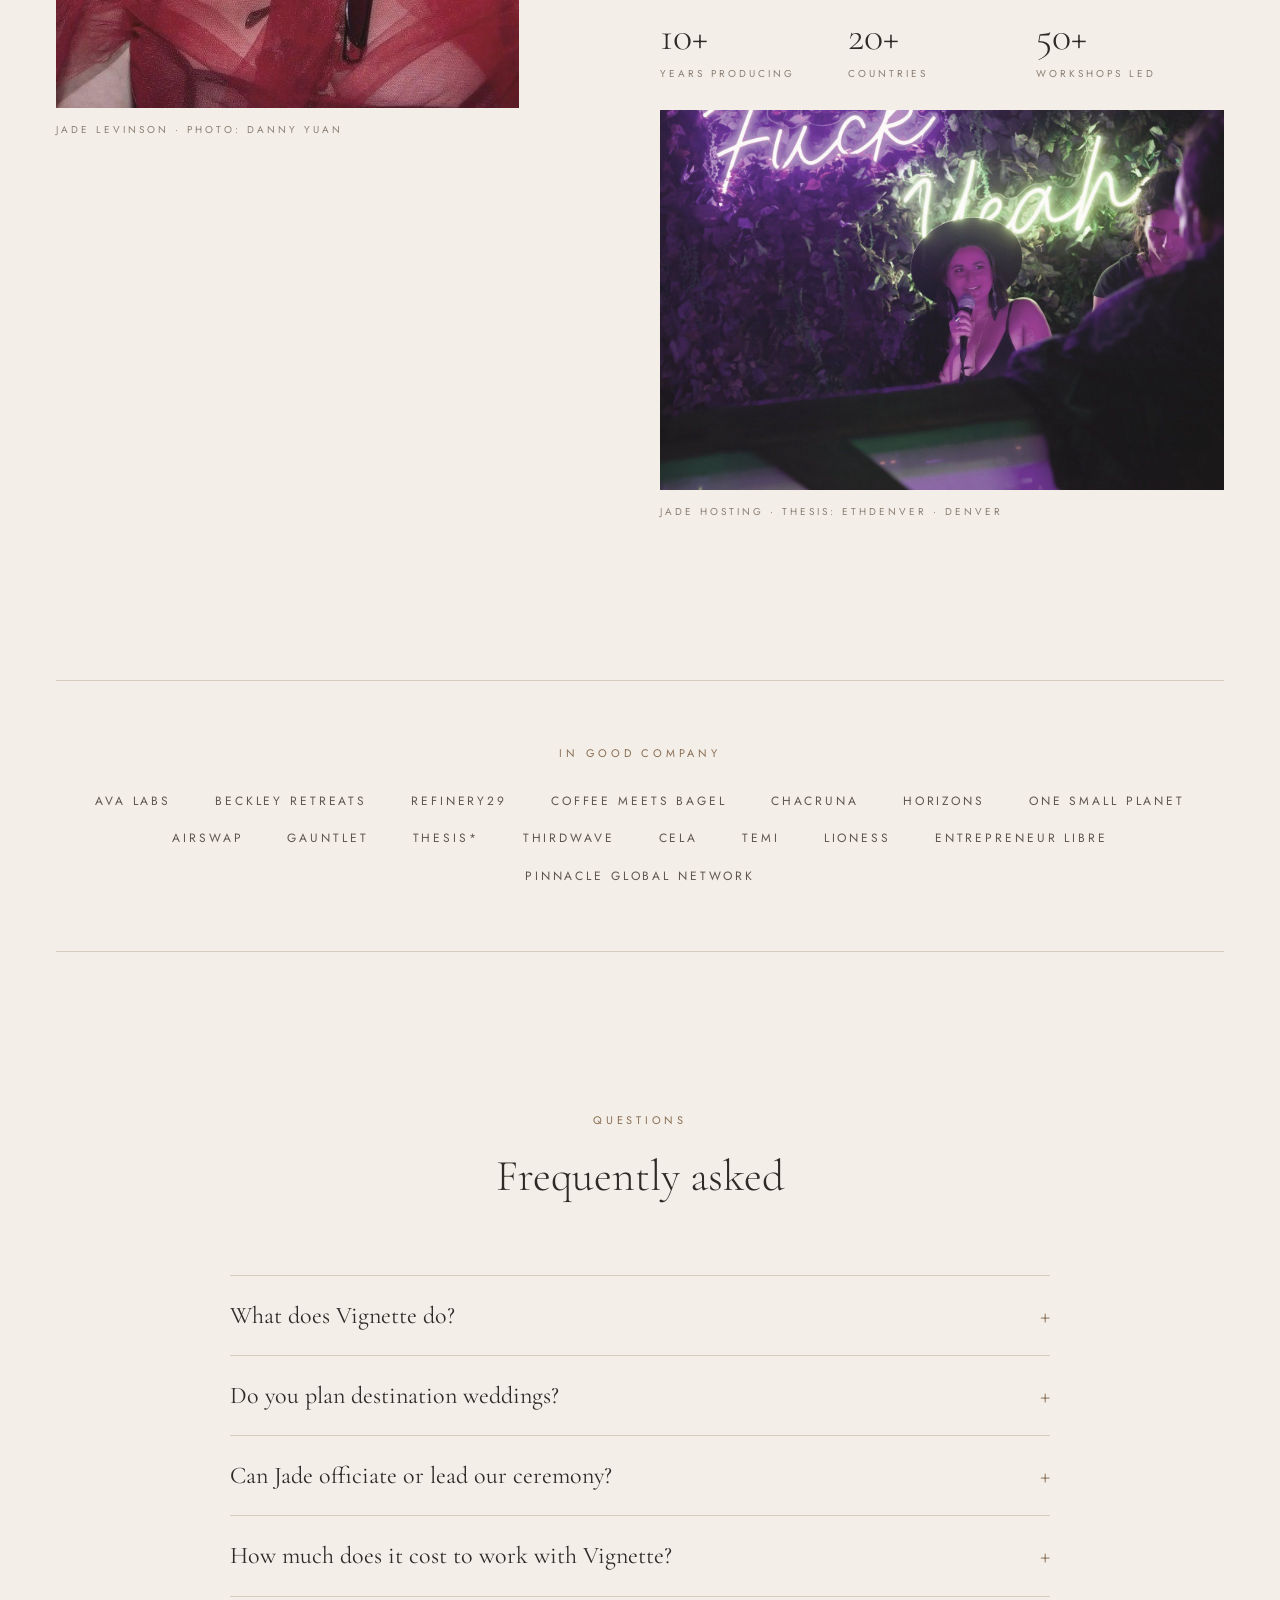
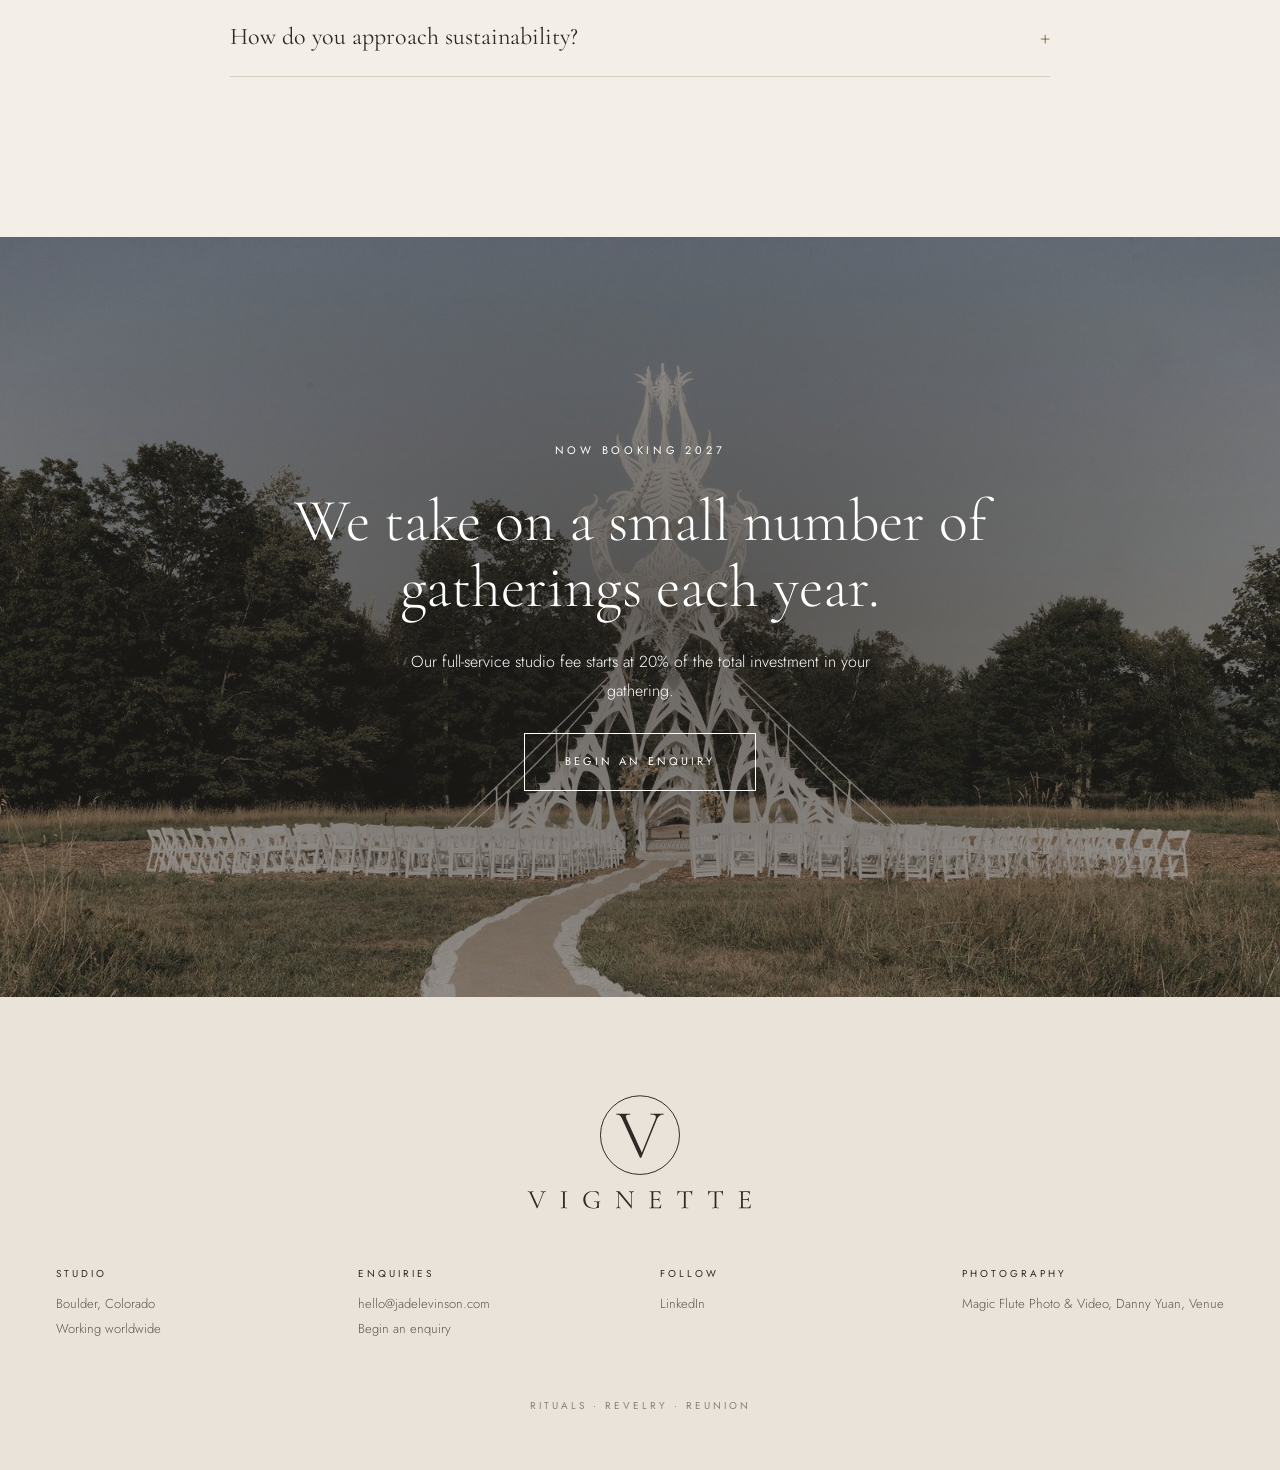
==== commit 585ddd72: "Update reach: 20+ countries, 3,500-person summits Co-Authored-By: Claude Opus 5.5 <noreply@anthropic" ====
--- a/index.html
+++ b/index.html
@@ -99,7 +99,7 @@
    "name": "Do you plan destination weddings?",
    "acceptedAnswer": {
     "@type": "Answer",
-    "text": "Yes. We’re based in Boulder, Colorado and work worldwide, with gatherings produced in more than ten countries across North America, Latin America and Europe."
+    "text": "Yes. We’re based in Boulder, Colorado and work worldwide, with gatherings produced in more than twenty countries across North America, Latin America, Europe and Asia, and led workshops as far away as Australia."
    }
   },
   {
@@ -236,7 +236,7 @@
 <section class="wrap" id="archive" style="padding-bottom: var(--section)">
   <div class="head">
     <span class="label">From the archive</span>
-    <p class="h2" style="font-size: 36px">Ten countries of houses, summits and after-dark.</p>
+    <p class="h2" style="font-size: 36px">Twenty countries of houses, summits and after-dark.</p>
   </div>
   <div class="archive-photos">
     <figure class="fig"><img width="1600" height="1067" class="photo" src="assets/img/archive-hatfield.jpg" alt="Two performers dressed as King’s Guards in bearskin hats and red tunics, posing on the lawn at Hatfield House" loading="lazy"><figcaption class="caption">Avalanche Summit London · Hatfield House</figcaption></figure>
@@ -305,11 +305,11 @@
   <div class="studio-text">
     <span class="label">Founder</span>
     <h2 class="h1">A producer’s rigor. <em>A facilitator’s heart.</em></h2>
-    <p class="body">Vignette is Jade Levinson and a close circle of designers, producers and facilitators. Jade has spent more than ten years producing everything from 1,500-person galas to twelve-seat dinners. She has run a $5M+ global events portfolio, built festival budgets, guided more than 50 workshops across the US, Latin America and Australia, and officiated weddings, baby blessings and threshold ceremonies.</p>
+    <p class="body">Vignette is Jade Levinson and a close circle of designers, producers and facilitators. Jade has spent more than ten years producing everything from 3,500-person summits to twelve-seat dinners. She has run a $5M+ global events portfolio, built festival budgets, guided more than 50 workshops across the US, Latin America and Australia, and officiated weddings, baby blessings and threshold ceremonies.</p>
     <p class="body">Whether we’re designing space for two people or two thousand, the intention is the same: a place where people meet themselves, meet each other, and feel something real.</p>
     <div class="stats">
       <div><strong>10+</strong><span class="caption">Years producing</span></div>
-      <div><strong>10+</strong><span class="caption">Countries</span></div>
+      <div><strong>20+</strong><span class="caption">Countries</span></div>
       <div><strong>50+</strong><span class="caption">Workshops led</span></div>
     </div>
     <figure class="fig">
@@ -338,7 +338,7 @@
     </details>
     <details class="faq-item">
       <summary><h3 class="faq-q">Do you plan destination weddings?</h3></summary>
-      <p class="body">Yes. We’re based in Boulder, Colorado and work worldwide, with gatherings produced in more than ten countries across North America, Latin America and Europe.</p>
+      <p class="body">Yes. We’re based in Boulder, Colorado and work worldwide, with gatherings produced in more than twenty countries across North America, Latin America, Europe and Asia, and led workshops as far away as Australia.</p>
     </details>
     <details class="faq-item">
       <summary><h3 class="faq-q">Can Jade officiate or lead our ceremony?</h3></summary>
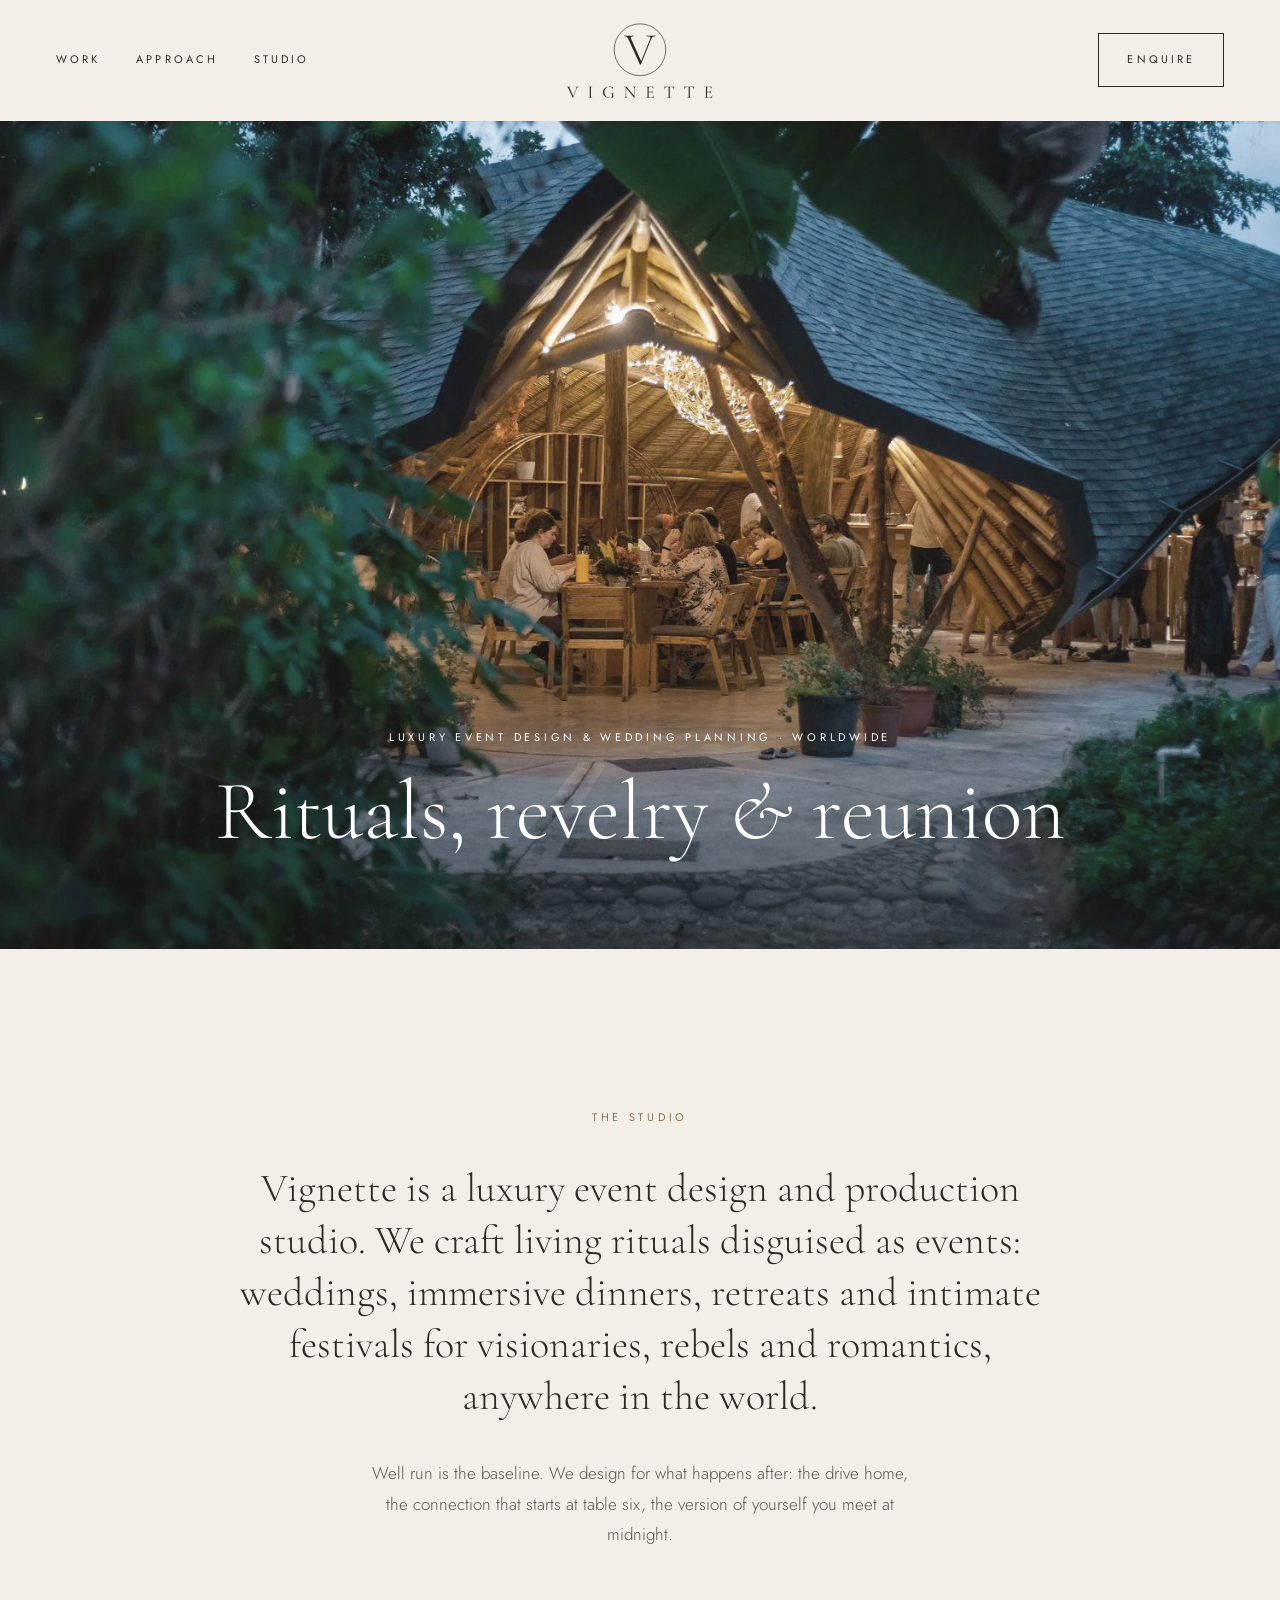
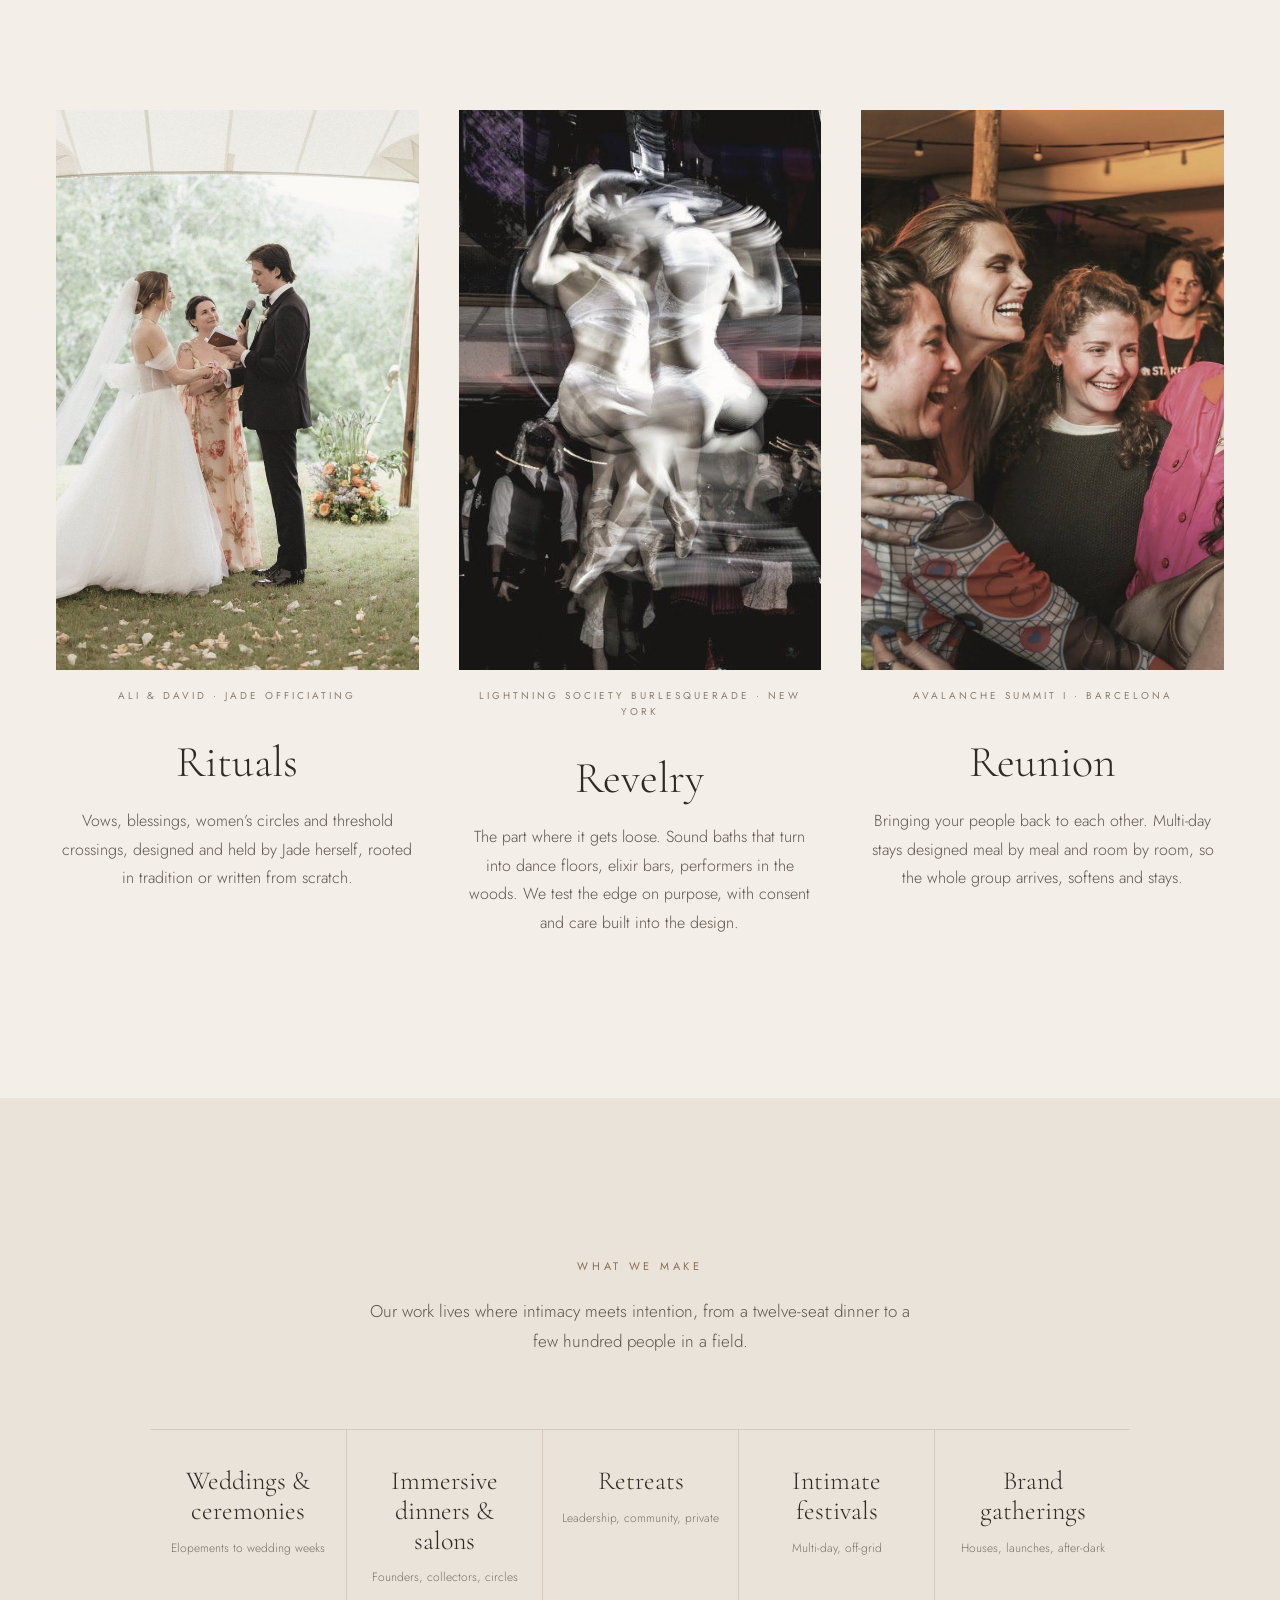
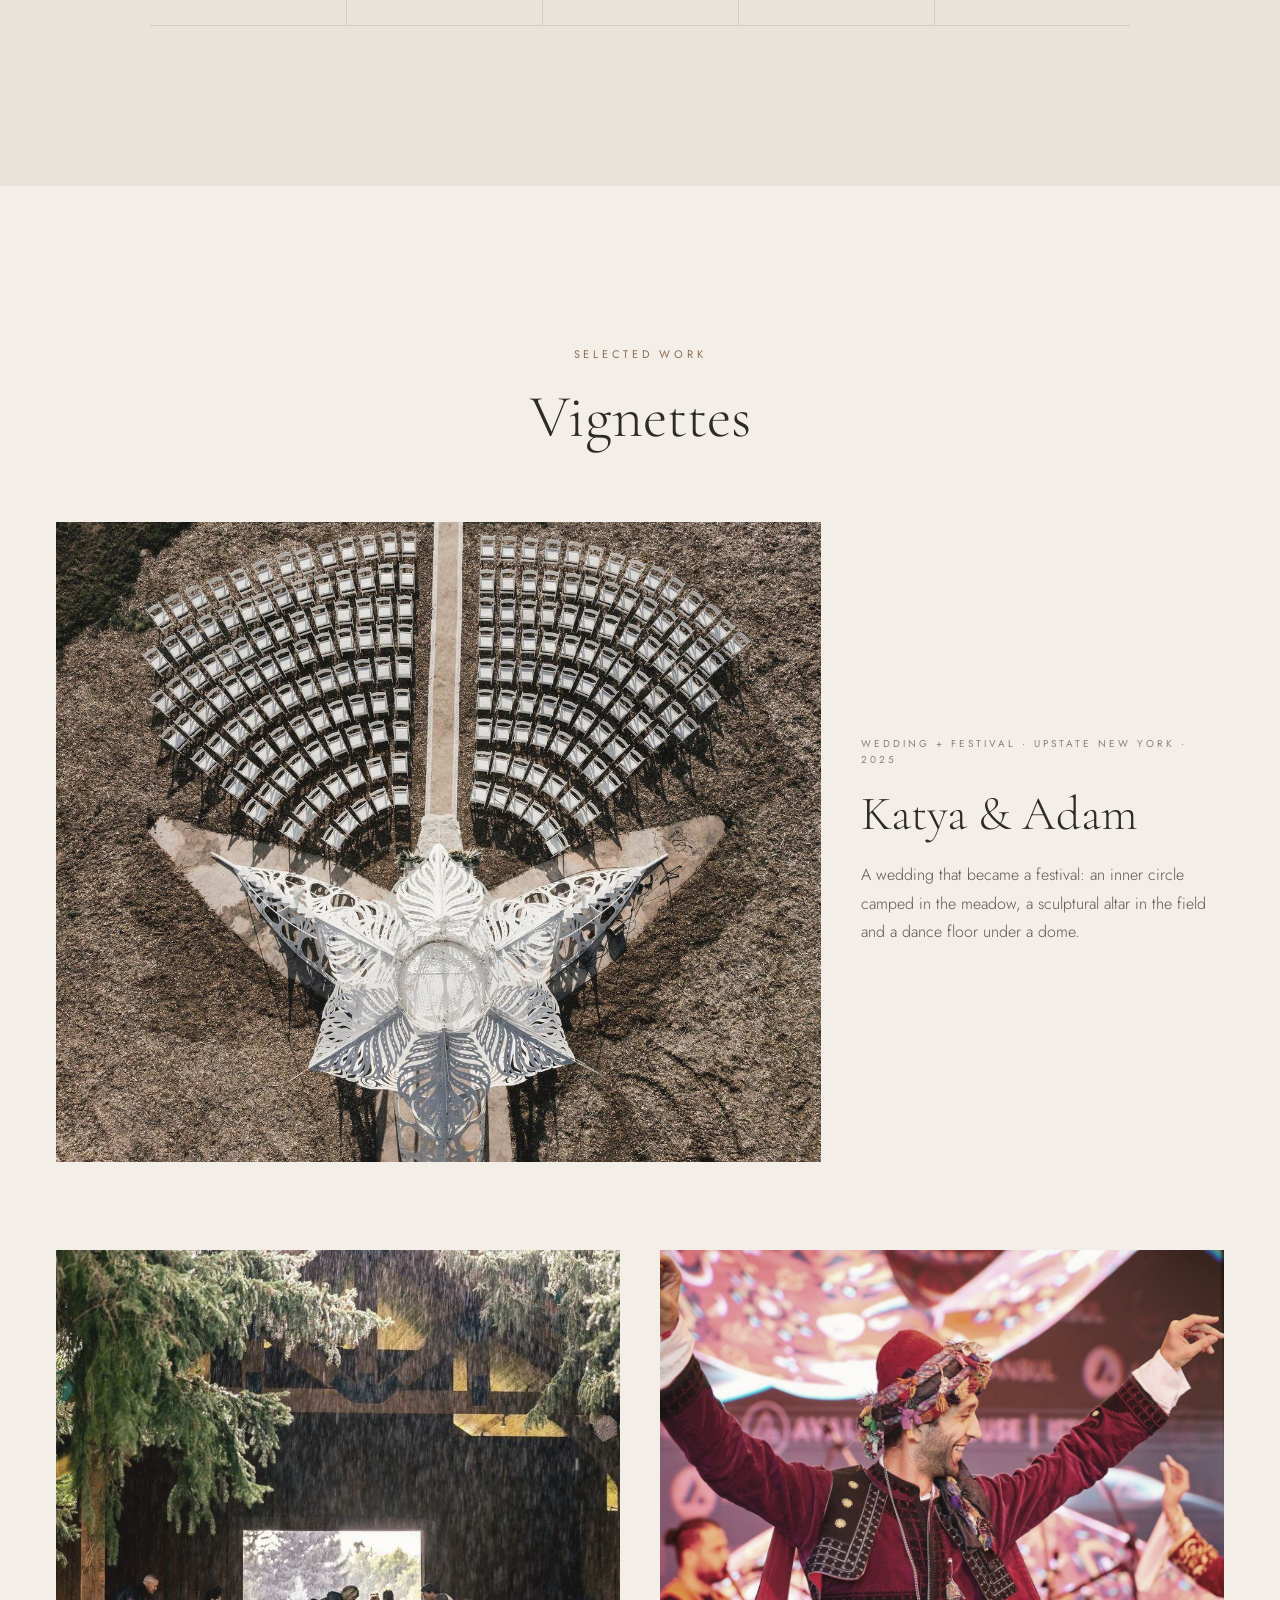
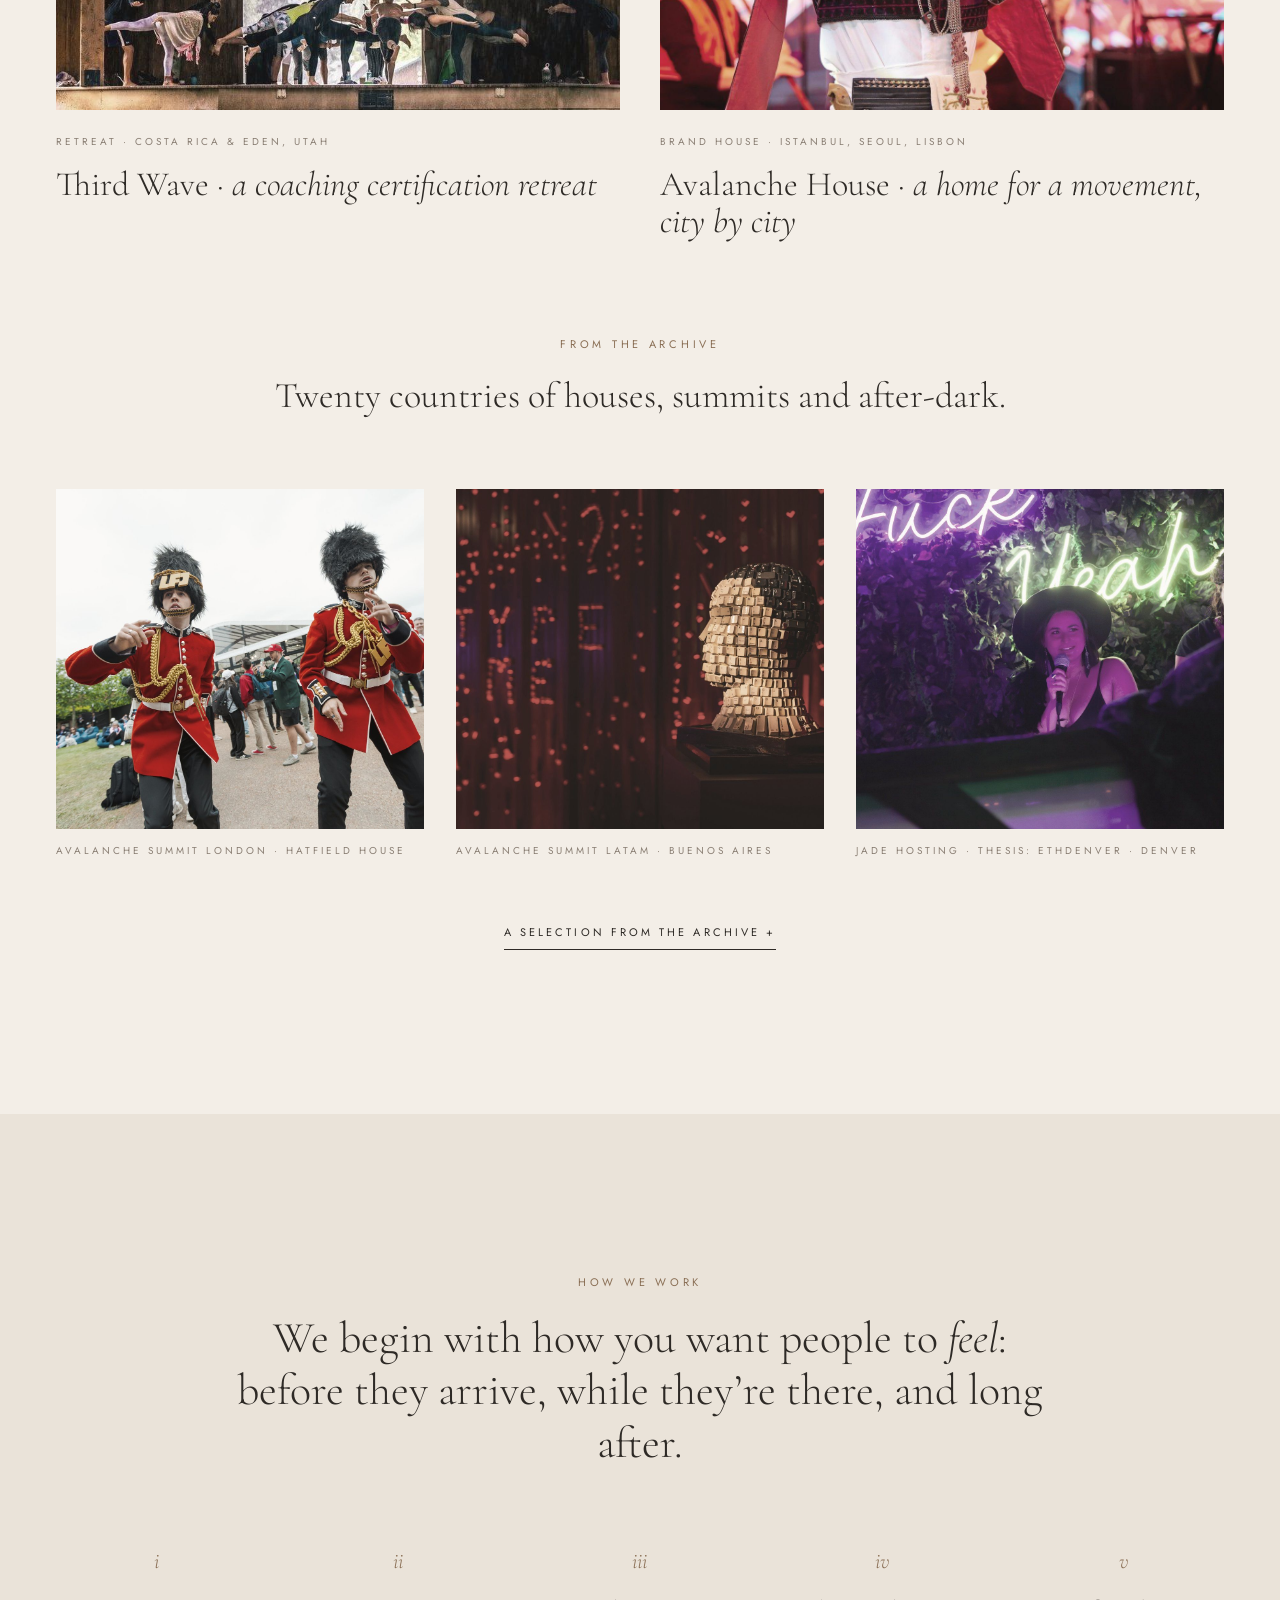
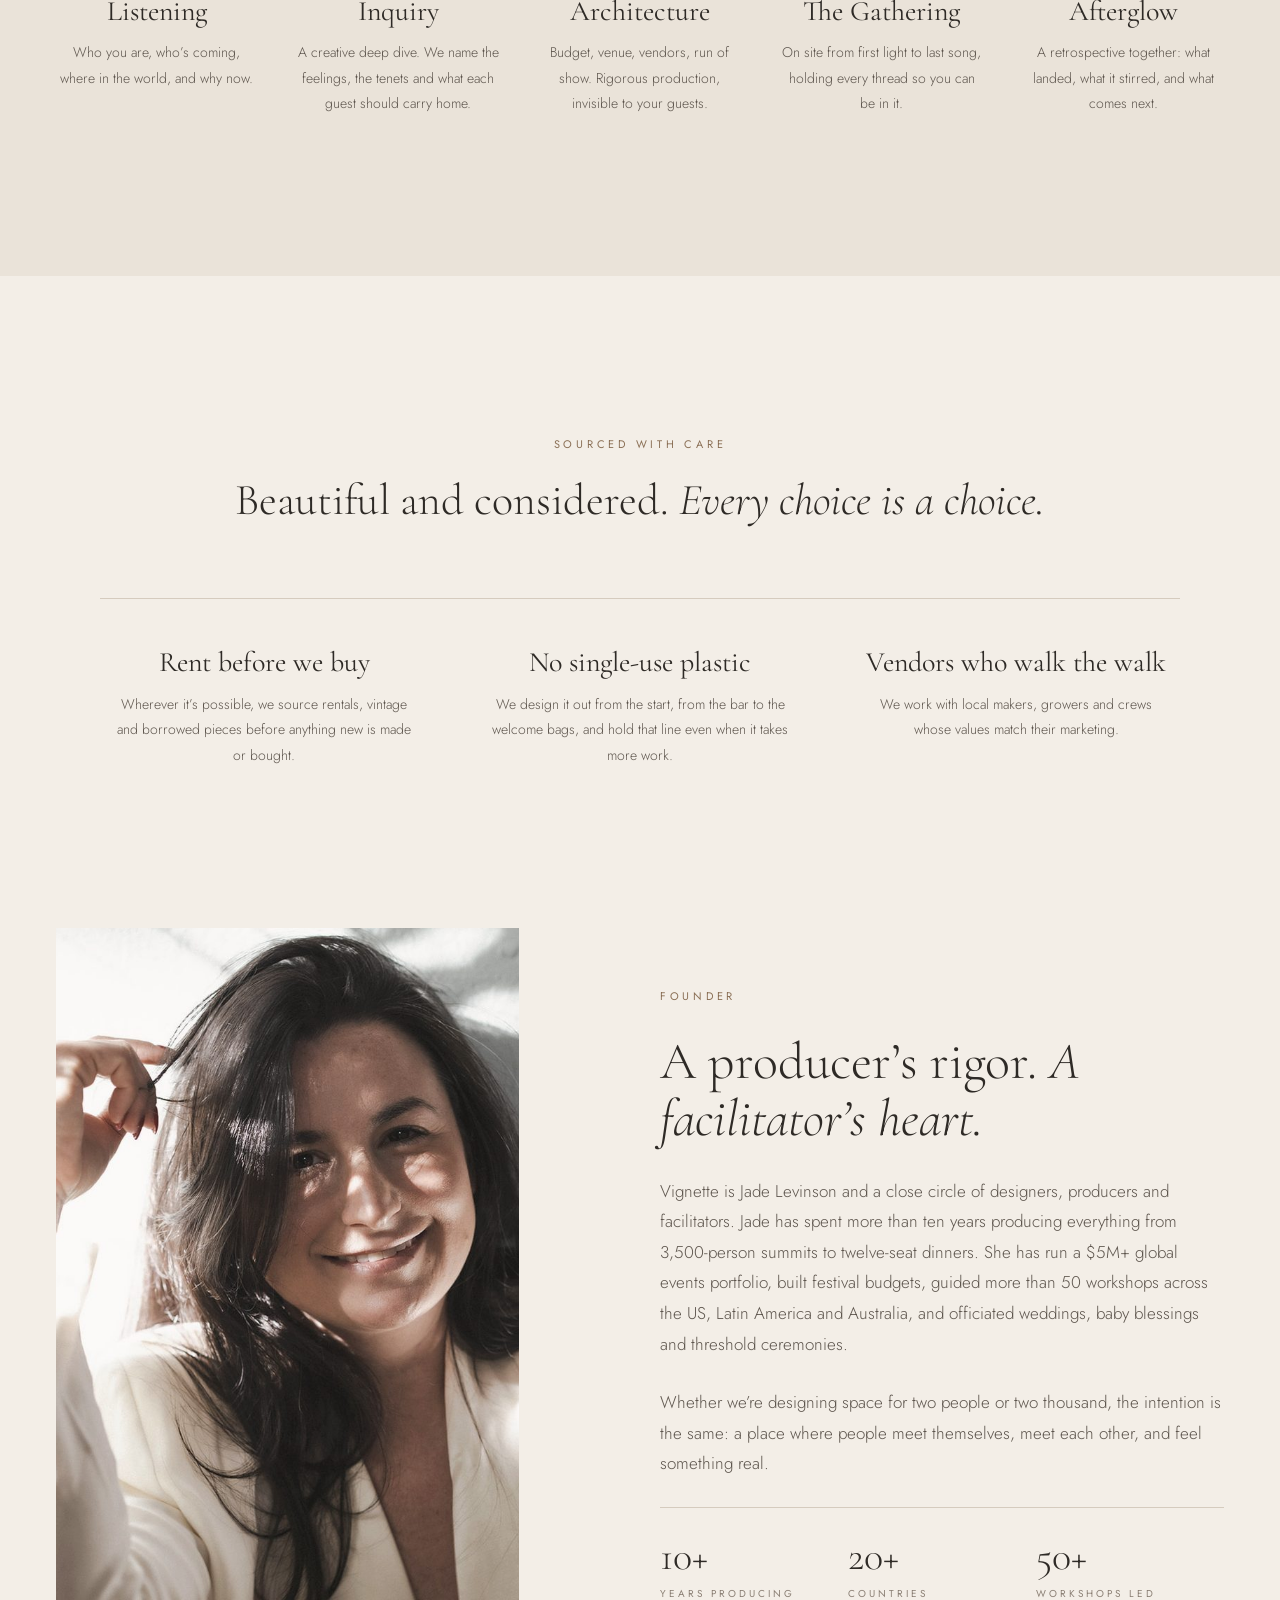
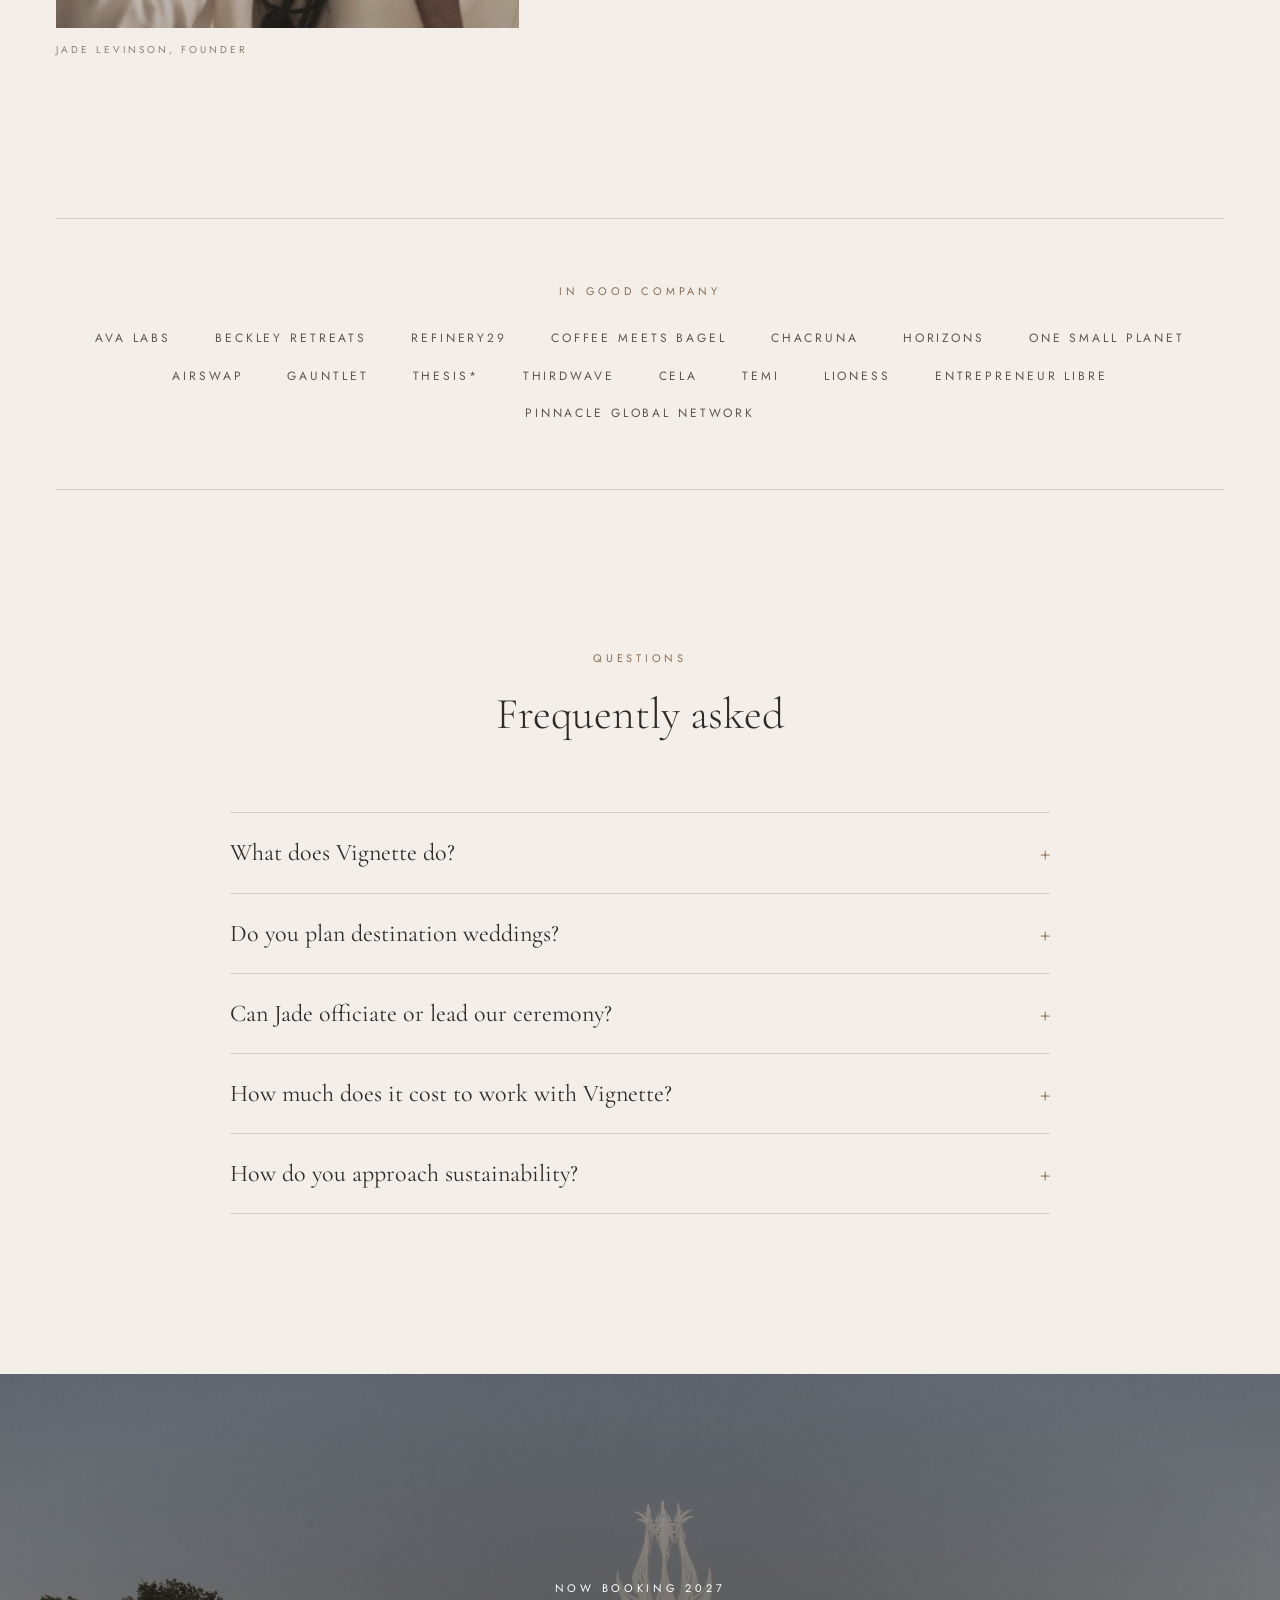
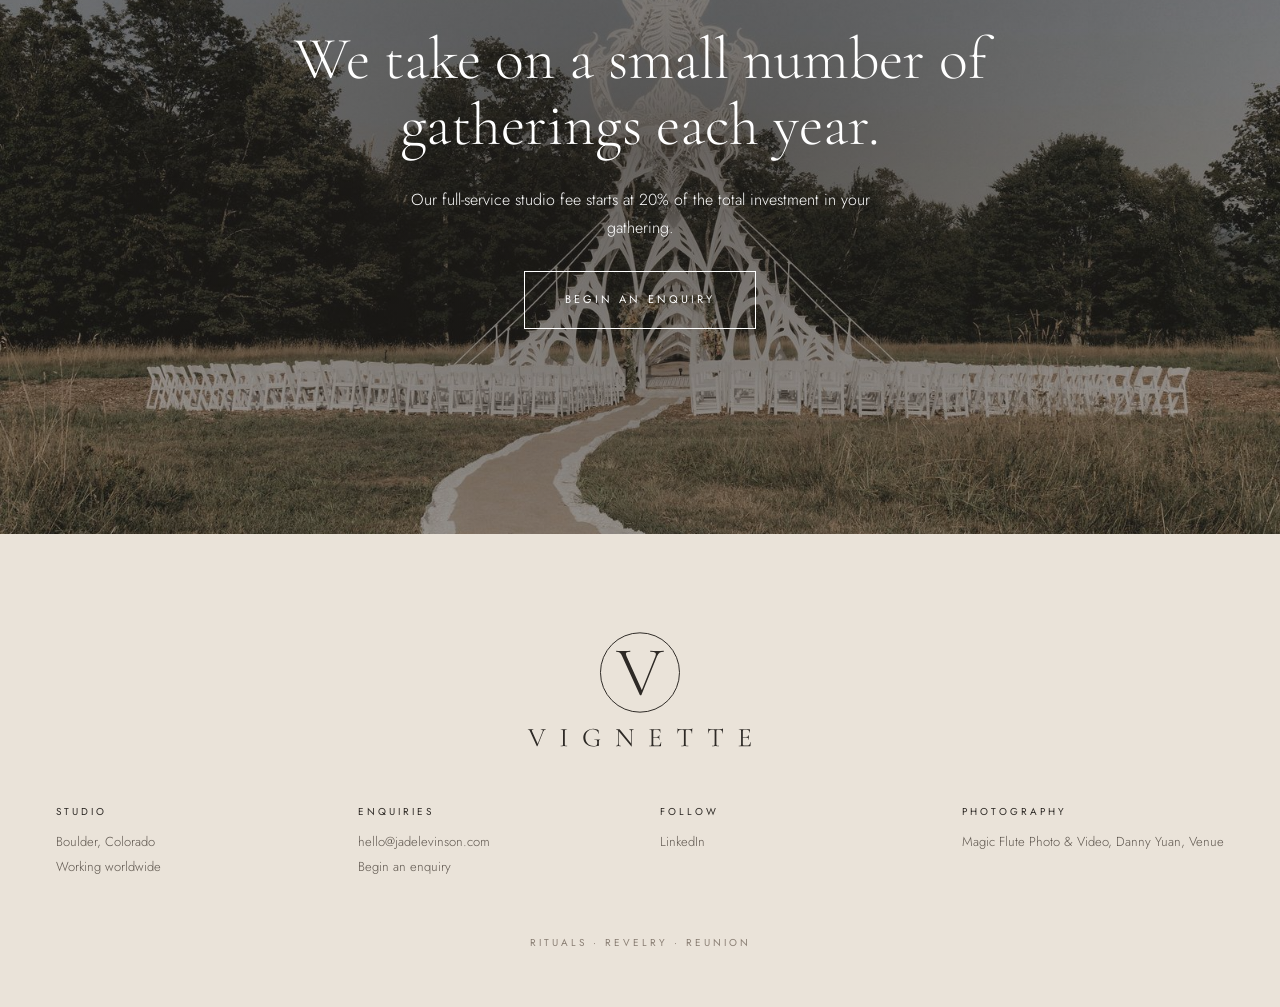
==== commit baffc215: "Studio: new editorial portrait; move neon hosting photo to archive Co-Authored-By: Claude Opus 5.5 <" ====
--- a/index.html
+++ b/index.html
@@ -62,7 +62,7 @@
       "name": "Jade Levinson",
       "jobTitle": "Founder and Creative Director",
       "worksFor": {"@id": "https://vignette.events/#studio"},
-      "image": "https://vignette.events/assets/img/jade-headshot.jpg",
+      "image": "https://vignette.events/assets/img/jade-portrait.jpg",
       "sameAs": ["https://www.linkedin.com/in/jade-levinson/", "https://www.jadelevinson.com/"]
     },
     {
@@ -241,6 +241,7 @@
   <div class="archive-photos">
     <figure class="fig"><img width="1600" height="1067" class="photo" src="assets/img/archive-hatfield.jpg" alt="Two performers dressed as King’s Guards in bearskin hats and red tunics, posing on the lawn at Hatfield House" loading="lazy"><figcaption class="caption">Avalanche Summit London · Hatfield House</figcaption></figure>
     <figure class="fig"><img width="1600" height="1067" class="photo" src="assets/img/archive-latam.jpg" alt="A sculpted head made of keyboard keys, lit red, with TYPE ME spelled out in lights behind it" loading="lazy"><figcaption class="caption">Avalanche Summit LATAM · Buenos Aires</figcaption></figure>
+    <figure class="fig"><img width="1500" height="1000" class="photo" src="assets/img/jade-hosting.jpg" alt="Jade on the mic in a wide-brimmed hat beneath a neon sign reading Fuck Yeah" loading="lazy"><figcaption class="caption">Jade hosting · Thesis: EthDenver · Denver</figcaption></figure>
   </div>
   <details class="archive-more">
     <summary><span class="link-line">A selection from the archive</span></summary>
@@ -299,8 +300,8 @@
 
 <section class="section wrap studio" id="studio">
   <figure class="fig studio-photo">
-    <img width="640" height="800" class="photo" src="assets/img/jade-headshot.jpg" alt="Jade laughing in a red tulle dress with rose embroidery, string lights behind her" loading="lazy">
-    <figcaption class="caption">Jade Levinson · Photo: Danny Yuan</figcaption>
+    <img width="800" height="1000" class="photo" src="assets/img/jade-portrait.jpg" alt="Jade Levinson smiling in a cream blazer, sunlight and leaf shadows across her face" loading="lazy" style="object-position: 62% 30%">
+    <figcaption class="caption">Jade Levinson, founder</figcaption>
   </figure>
   <div class="studio-text">
     <span class="label">Founder</span>
@@ -312,10 +313,6 @@
       <div><strong>20+</strong><span class="caption">Countries</span></div>
       <div><strong>50+</strong><span class="caption">Workshops led</span></div>
     </div>
-    <figure class="fig">
-      <img width="1500" height="1000" class="photo" src="assets/img/jade-hosting.jpg" alt="Jade on the mic in a wide-brimmed hat beneath a neon sign reading Fuck Yeah" loading="lazy">
-      <figcaption class="caption">Jade hosting · Thesis: EthDenver · Denver</figcaption>
-    </figure>
   </div>
 </section>
 
--- a/assets/styles.css
+++ b/assets/styles.css
@@ -148,8 +148,8 @@
 .placeholder { background: #DDD3C6; }
 
 /* Archive */
-.archive-photos { display: grid; grid-template-columns: repeat(2, minmax(0, 1fr)); gap: 40px; margin-bottom: 56px; }
-.archive-photos .photo { height: 420px; }
+.archive-photos { display: grid; grid-template-columns: repeat(3, minmax(0, 1fr)); gap: 32px; margin-bottom: 56px; }
+.archive-photos .photo { height: 340px; }
 .archive-list {
   max-width: 980px; margin: 0 auto; padding: 0; list-style: none;
   display: grid; grid-template-columns: repeat(2, minmax(0, 1fr)); column-gap: 64px; font-size: 15px;
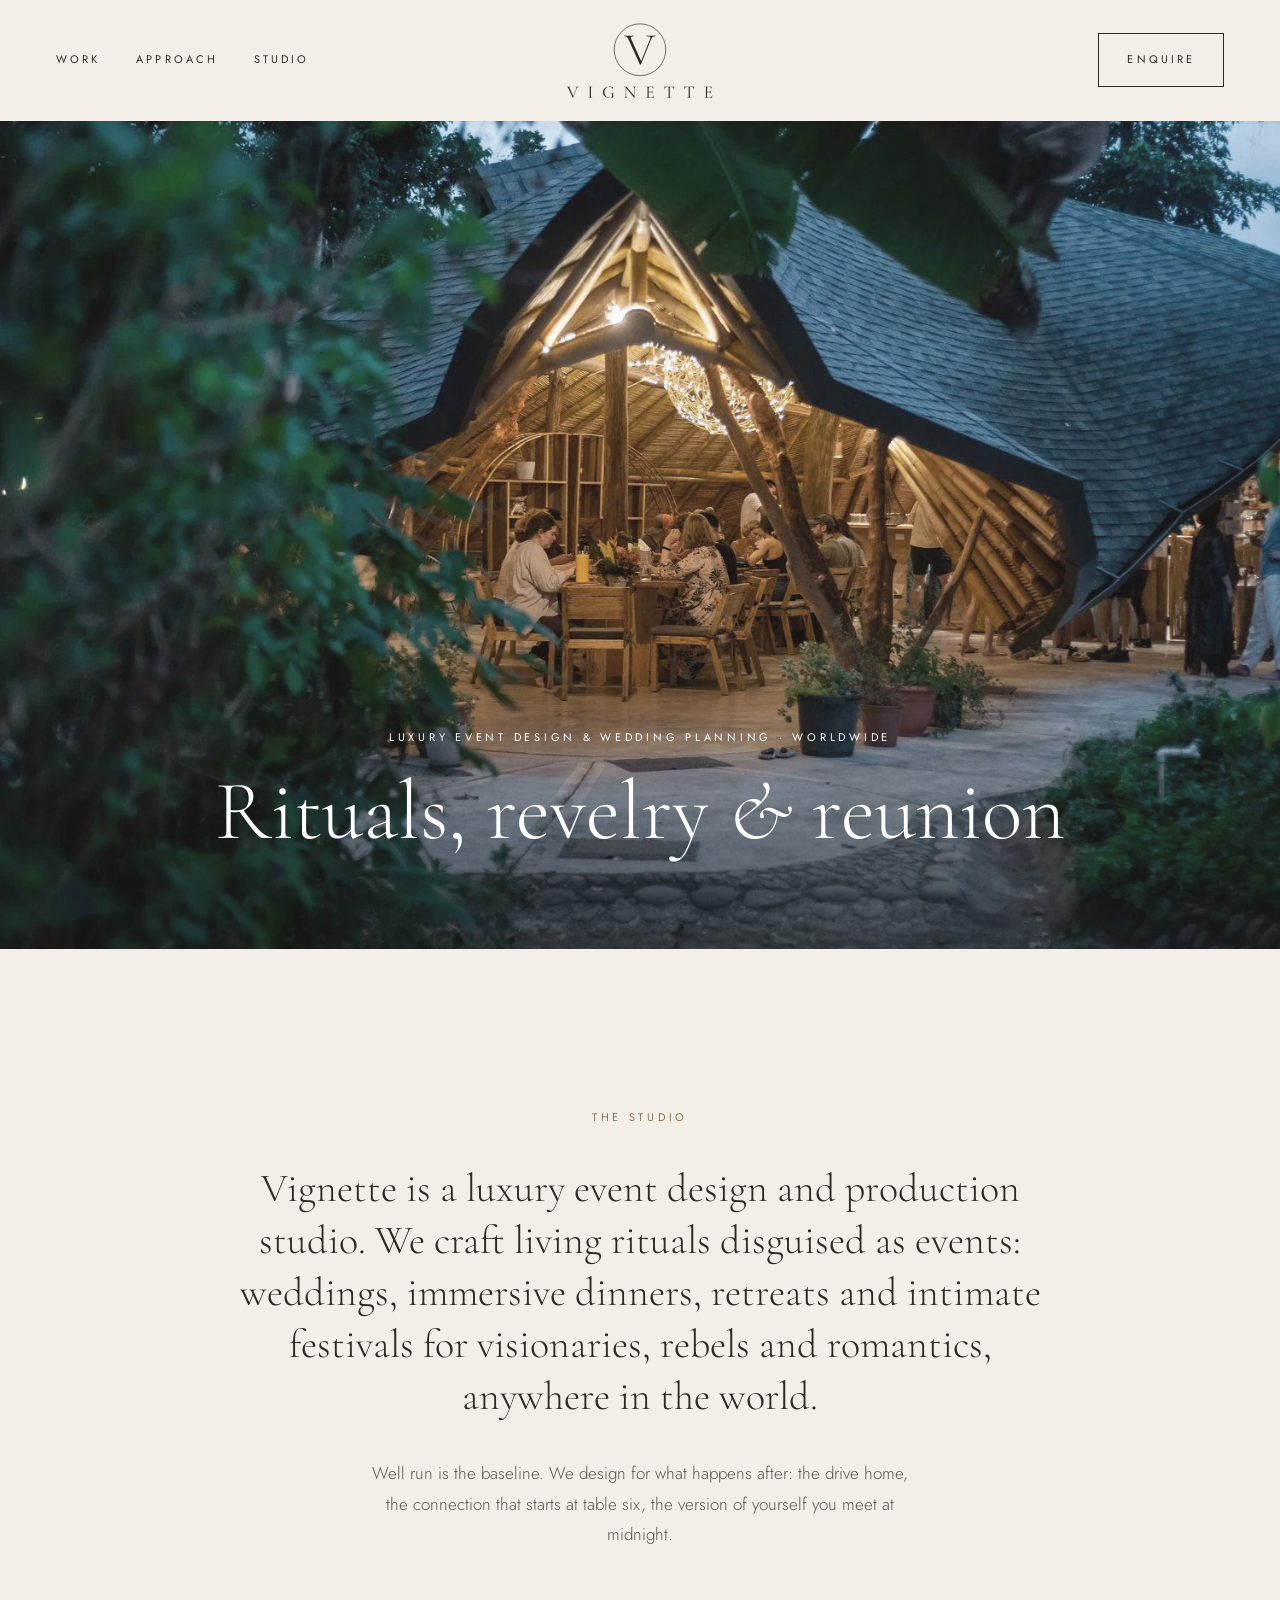
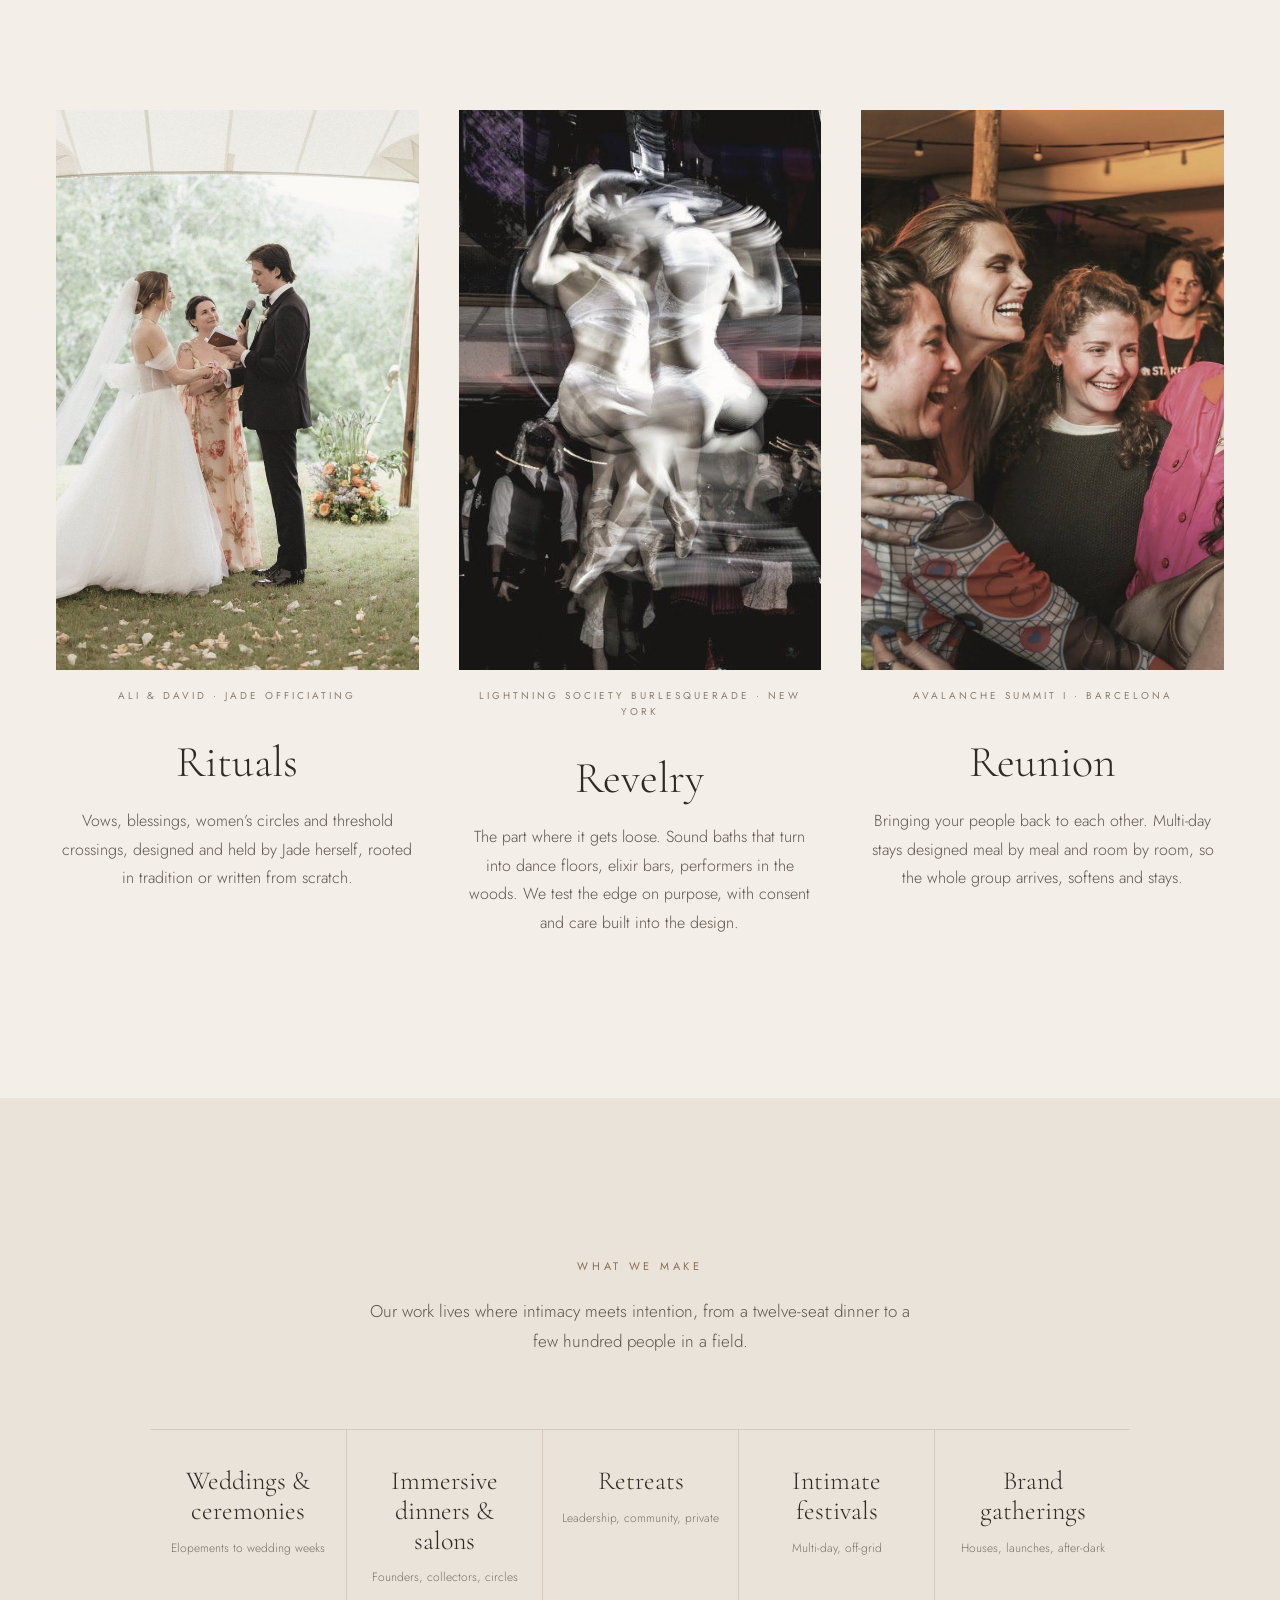
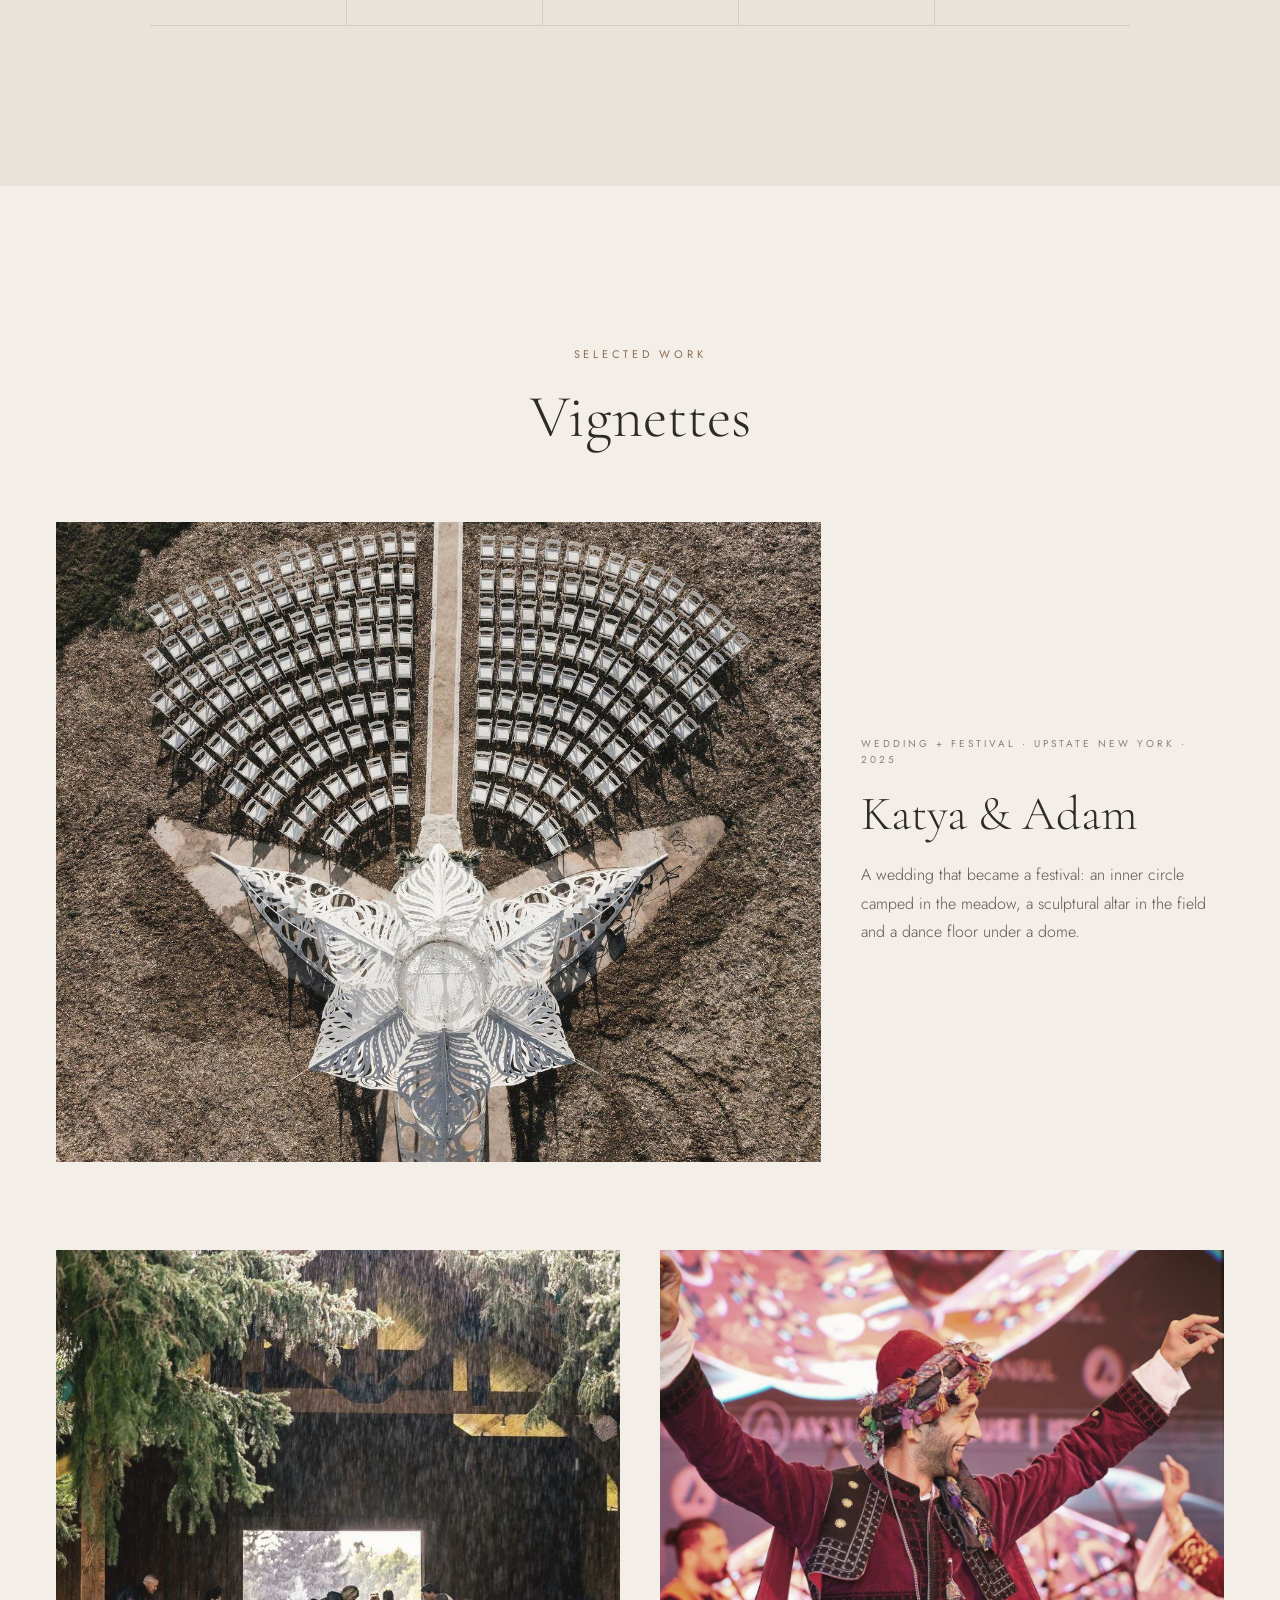
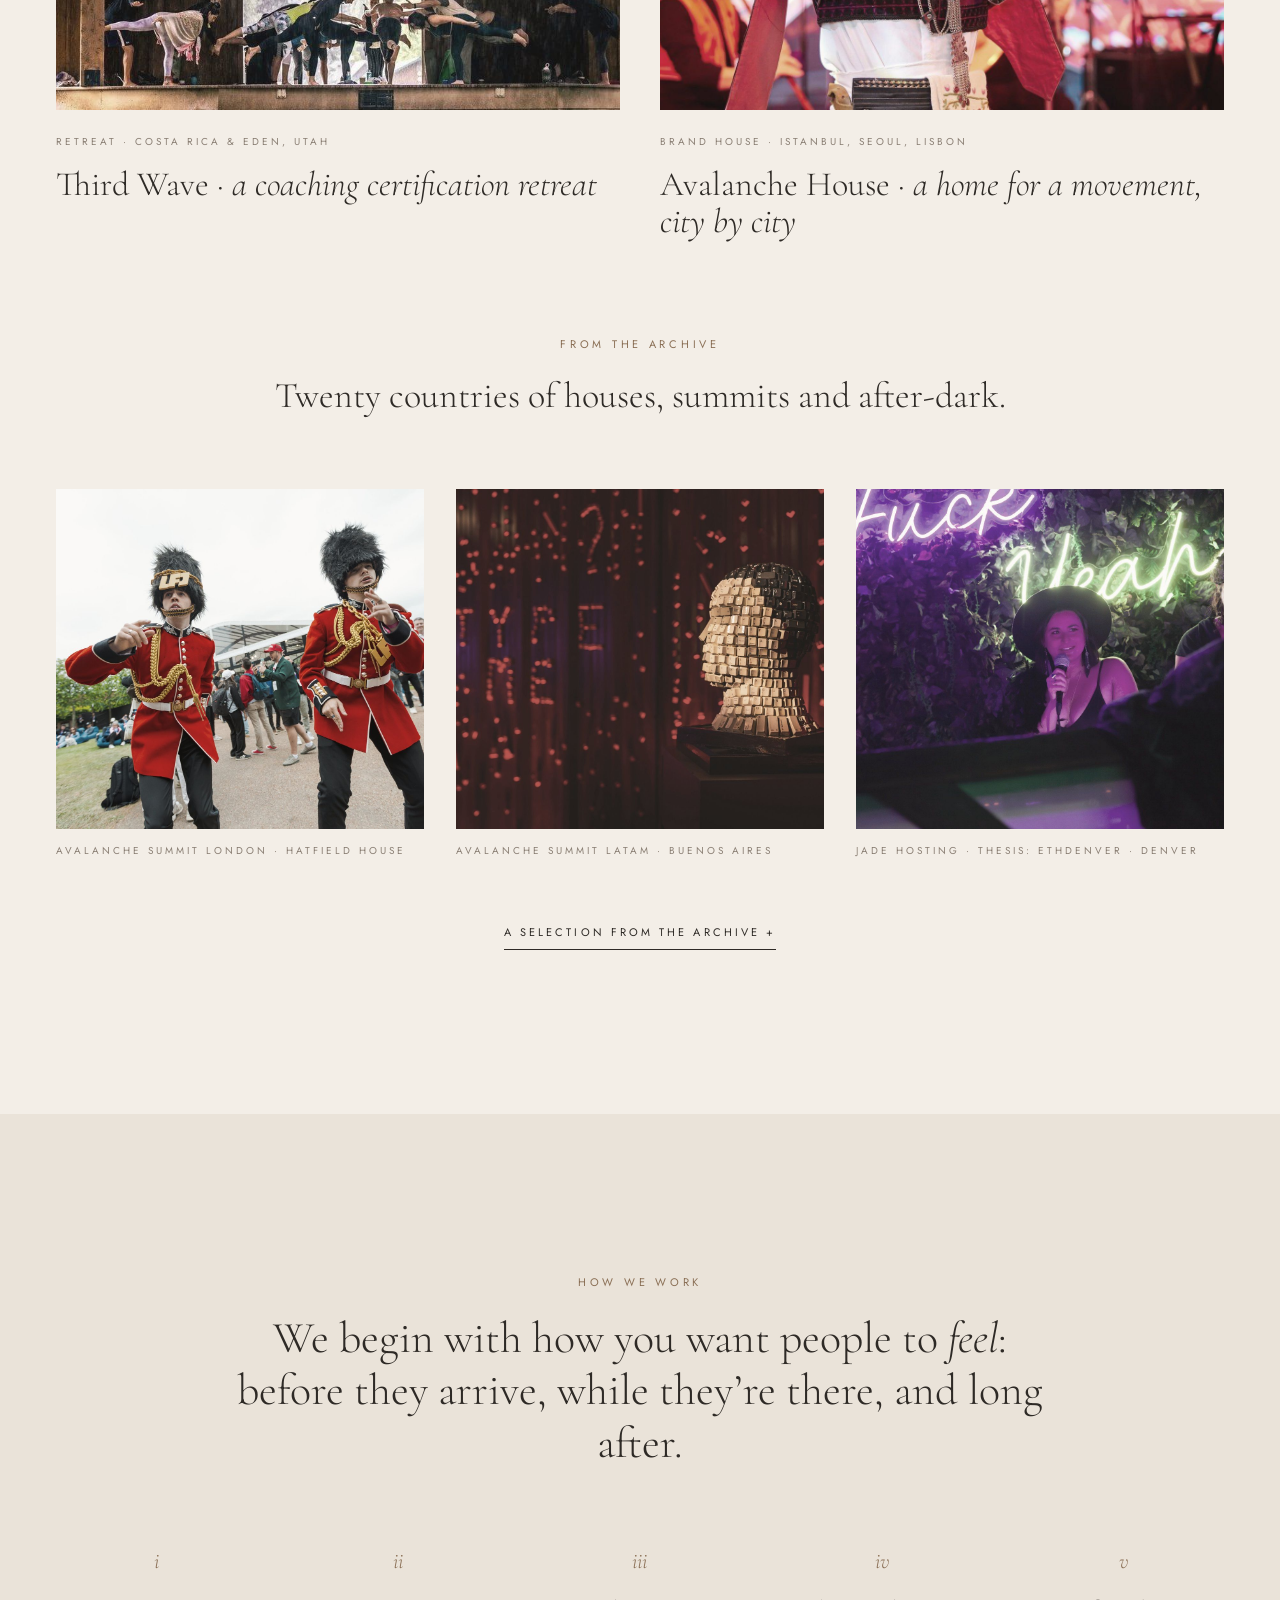
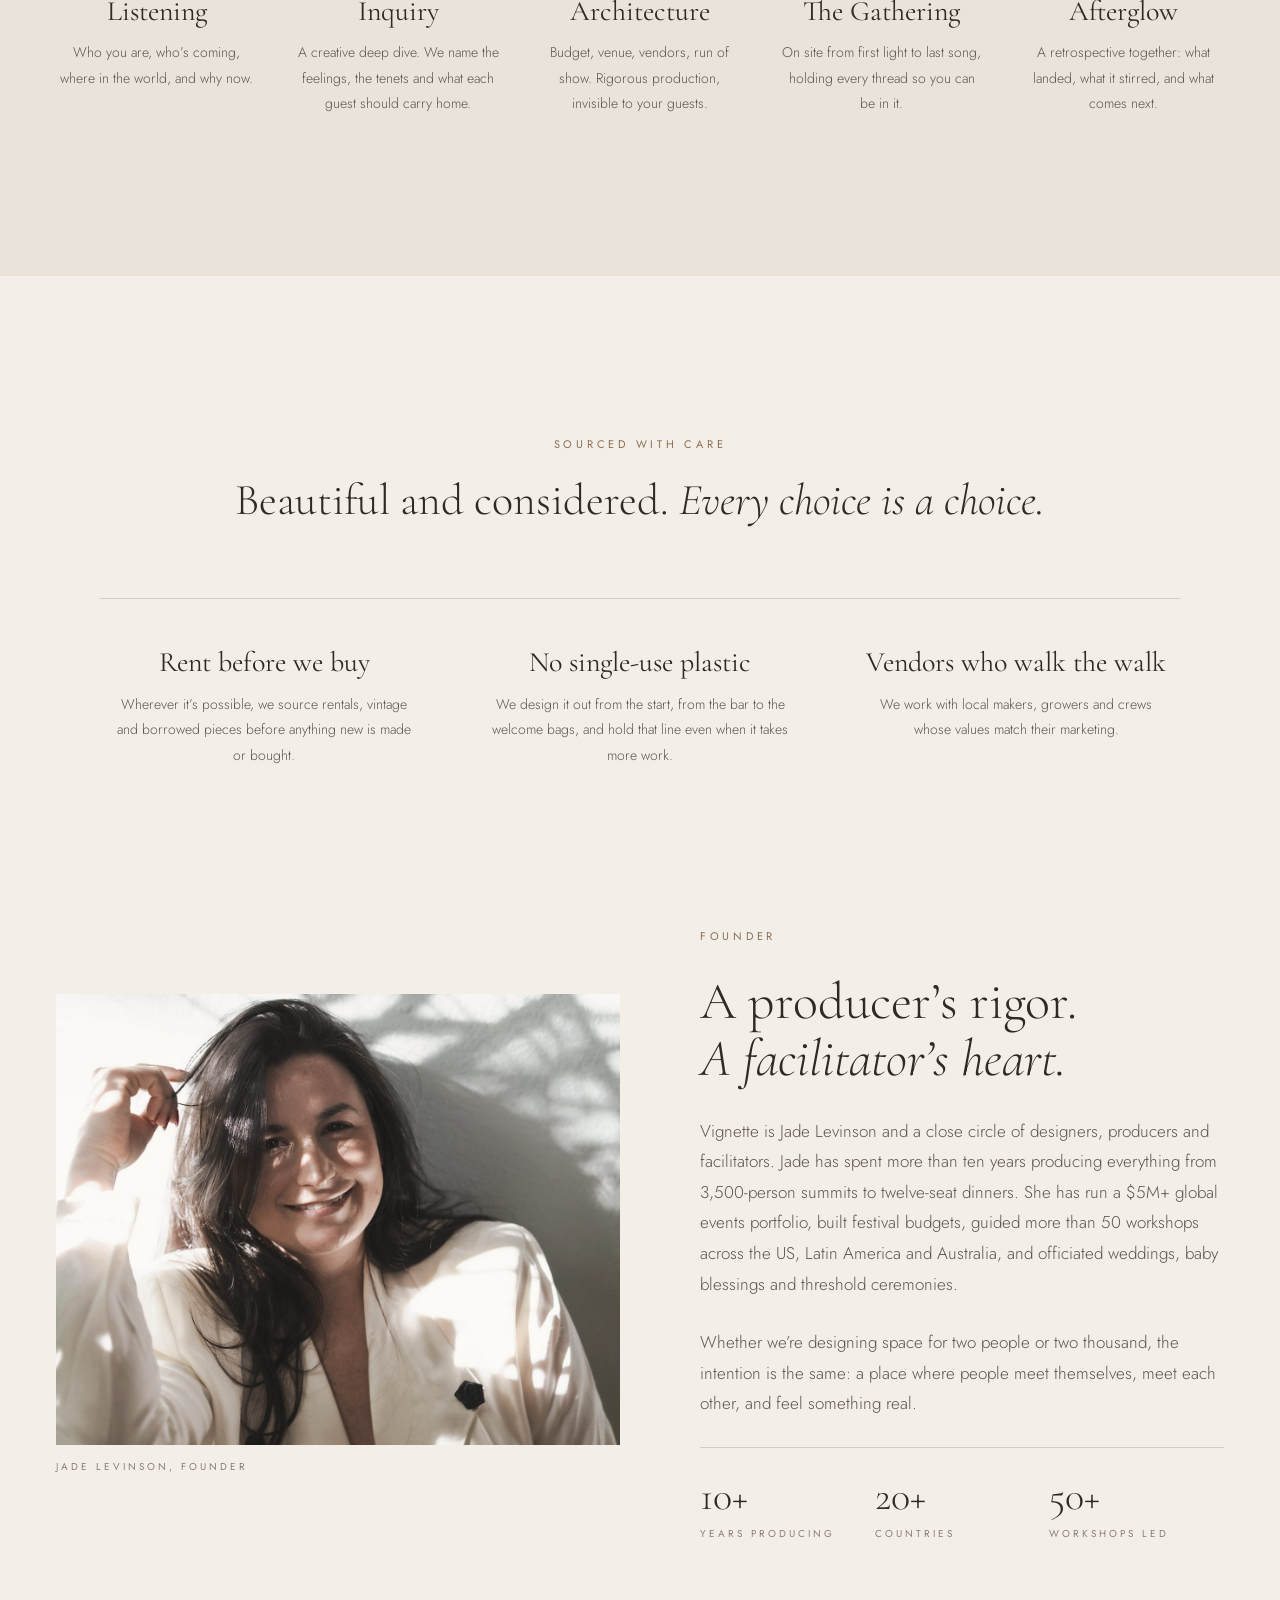
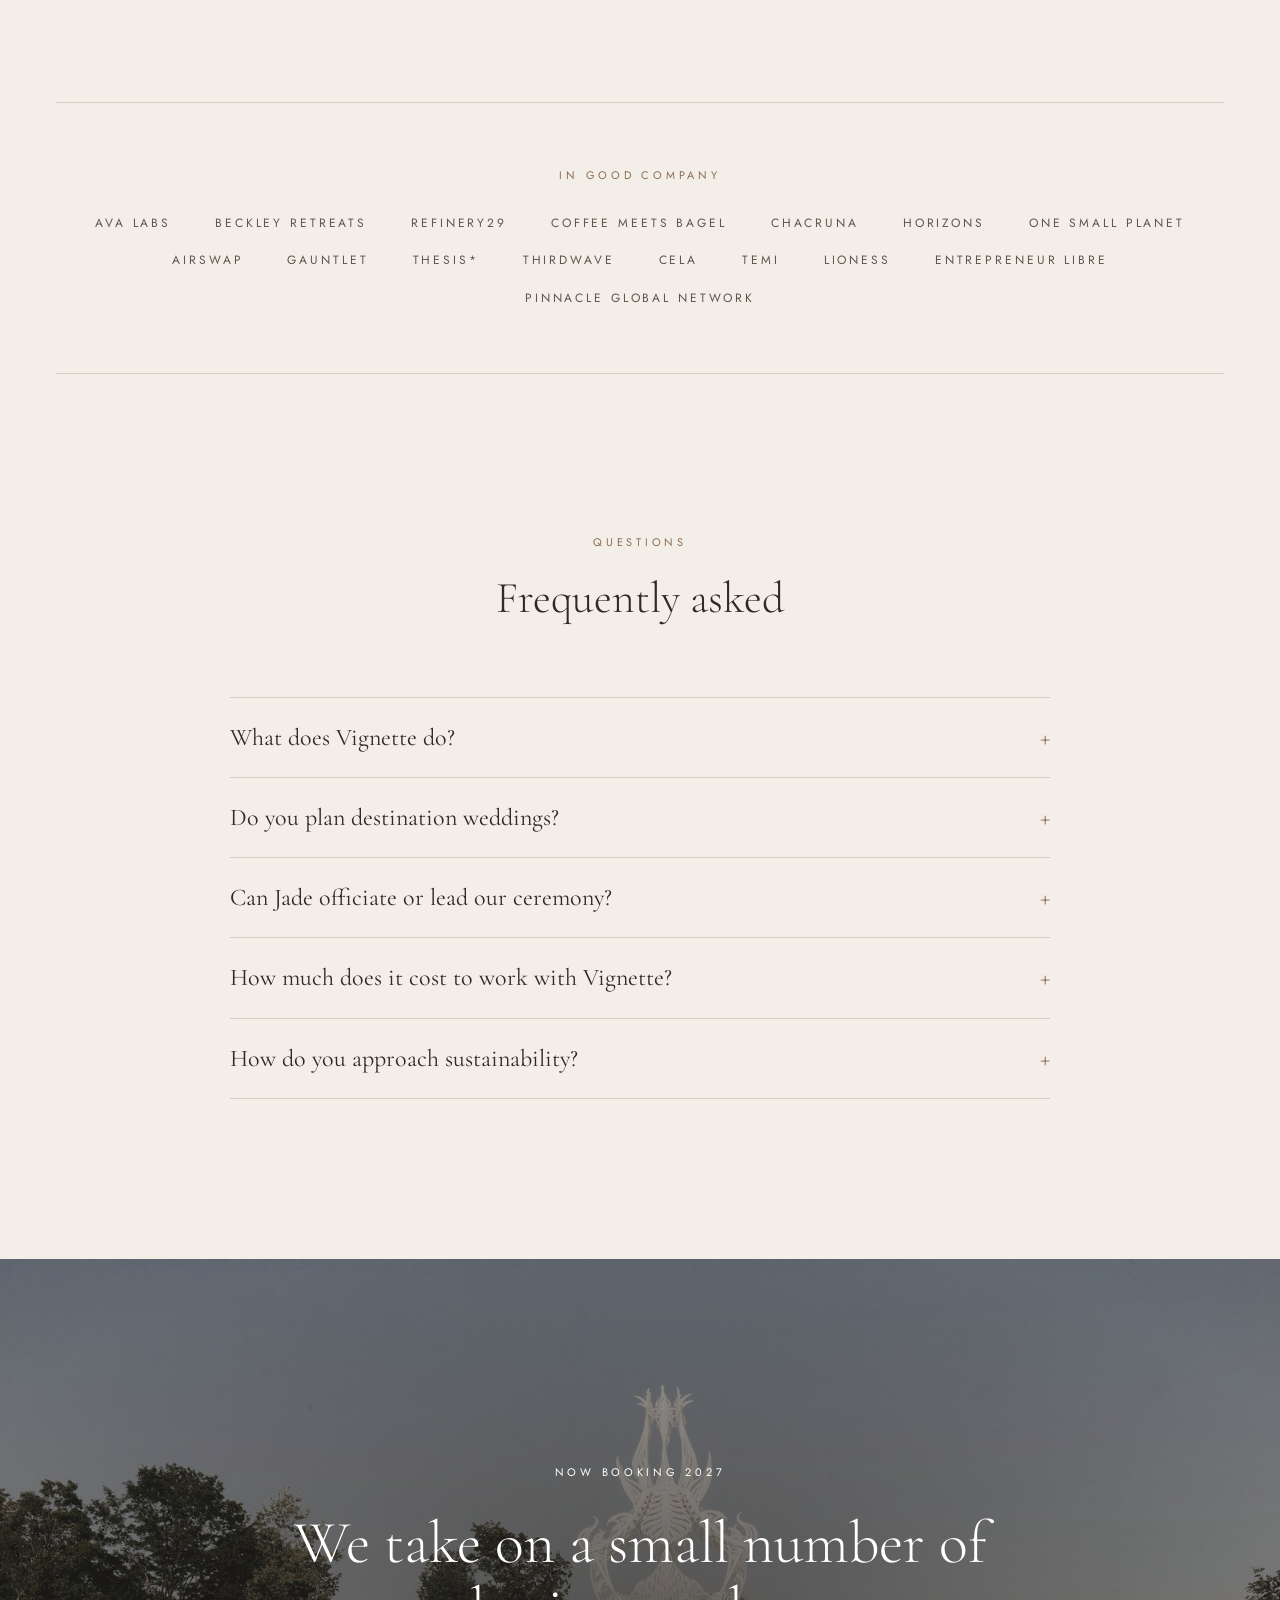
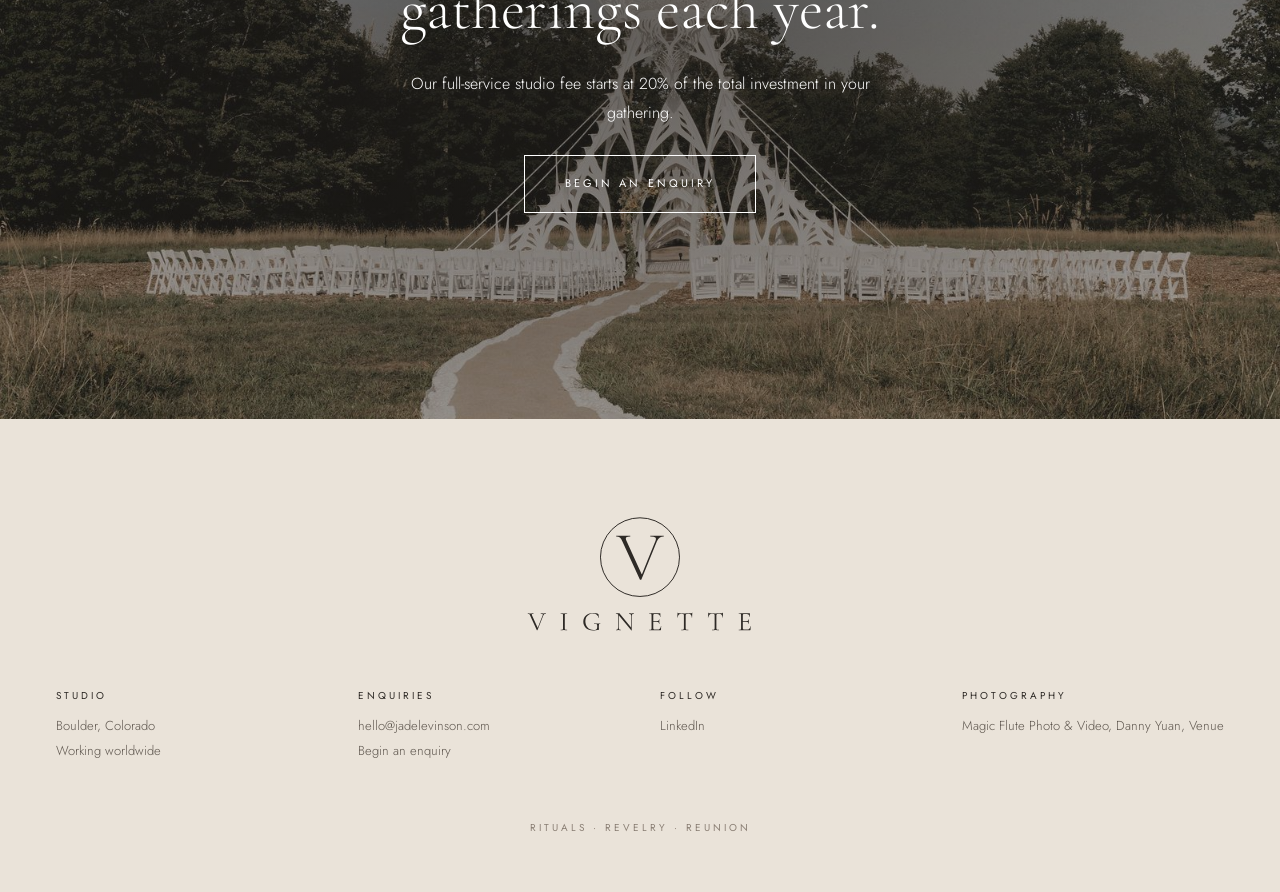
==== commit cb72594b: "Studio: wider 5:4 portrait crop, balanced two-column layout Co-Authored-By: Claude Opus 5.5 <noreply" ====
--- a/index.html
+++ b/index.html
@@ -300,12 +300,12 @@
 
 <section class="section wrap studio" id="studio">
   <figure class="fig studio-photo">
-    <img width="800" height="1000" class="photo" src="assets/img/jade-portrait.jpg" alt="Jade Levinson smiling in a cream blazer, sunlight and leaf shadows across her face" loading="lazy" style="object-position: 62% 30%">
+    <img width="1300" height="1040" class="photo" src="assets/img/jade-portrait.jpg" alt="Jade Levinson smiling in a cream blazer, sunlight and leaf shadows across her face" loading="lazy">
     <figcaption class="caption">Jade Levinson, founder</figcaption>
   </figure>
   <div class="studio-text">
     <span class="label">Founder</span>
-    <h2 class="h1">A producer’s rigor. <em>A facilitator’s heart.</em></h2>
+    <h2 class="h1">A producer’s rigor.<br><em>A facilitator’s heart.</em></h2>
     <p class="body">Vignette is Jade Levinson and a close circle of designers, producers and facilitators. Jade has spent more than ten years producing everything from 3,500-person summits to twelve-seat dinners. She has run a $5M+ global events portfolio, built festival budgets, guided more than 50 workshops across the US, Latin America and Australia, and officiated weddings, baby blessings and threshold ceremonies.</p>
     <p class="body">Whether we’re designing space for two people or two thousand, the intention is the same: a place where people meet themselves, meet each other, and feel something real.</p>
     <div class="stats">
--- a/assets/styles.css
+++ b/assets/styles.css
@@ -173,10 +173,10 @@
 .quote-block .quote { max-width: 900px; }
 
 /* Studio */
-.studio { display: grid; grid-template-columns: repeat(12, minmax(0, 1fr)); column-gap: 40px; align-items: start; }
-.studio-photo { grid-column: 1 / 6; }
-.studio-photo .photo { height: 700px; object-position: center 35%; }
-.studio-text { grid-column: 7 / 13; padding-top: 60px; display: flex; flex-direction: column; gap: 28px; }
+.studio { display: grid; grid-template-columns: repeat(12, minmax(0, 1fr)); column-gap: 40px; align-items: center; }
+.studio-photo { grid-column: 1 / 7; }
+.studio-photo .photo { height: auto; aspect-ratio: 5 / 4; object-position: center; }
+.studio-text { grid-column: 7 / 13; padding-left: 40px; display: flex; flex-direction: column; gap: 28px; }
 .studio-text .h1 { font-size: 52px; }
 .stats { display: grid; grid-template-columns: repeat(3, minmax(0, 1fr)); border-top: 1px solid var(--rule); padding-top: 24px; }
 .stats div { display: flex; flex-direction: column; gap: 6px; }
@@ -260,8 +260,7 @@
   .feature-text { grid-column: 1 / 13; margin-top: 28px; }
   .steps { grid-template-columns: repeat(3, minmax(0, 1fr)); row-gap: 56px; }
   .studio-photo, .studio-text { grid-column: 1 / 13; }
-  .studio-text { padding-top: 48px; }
-  .studio-photo .photo { height: 640px; }
+  .studio-text { padding: 48px 0 0; }
   .banner { height: 620px; }
 }
 
